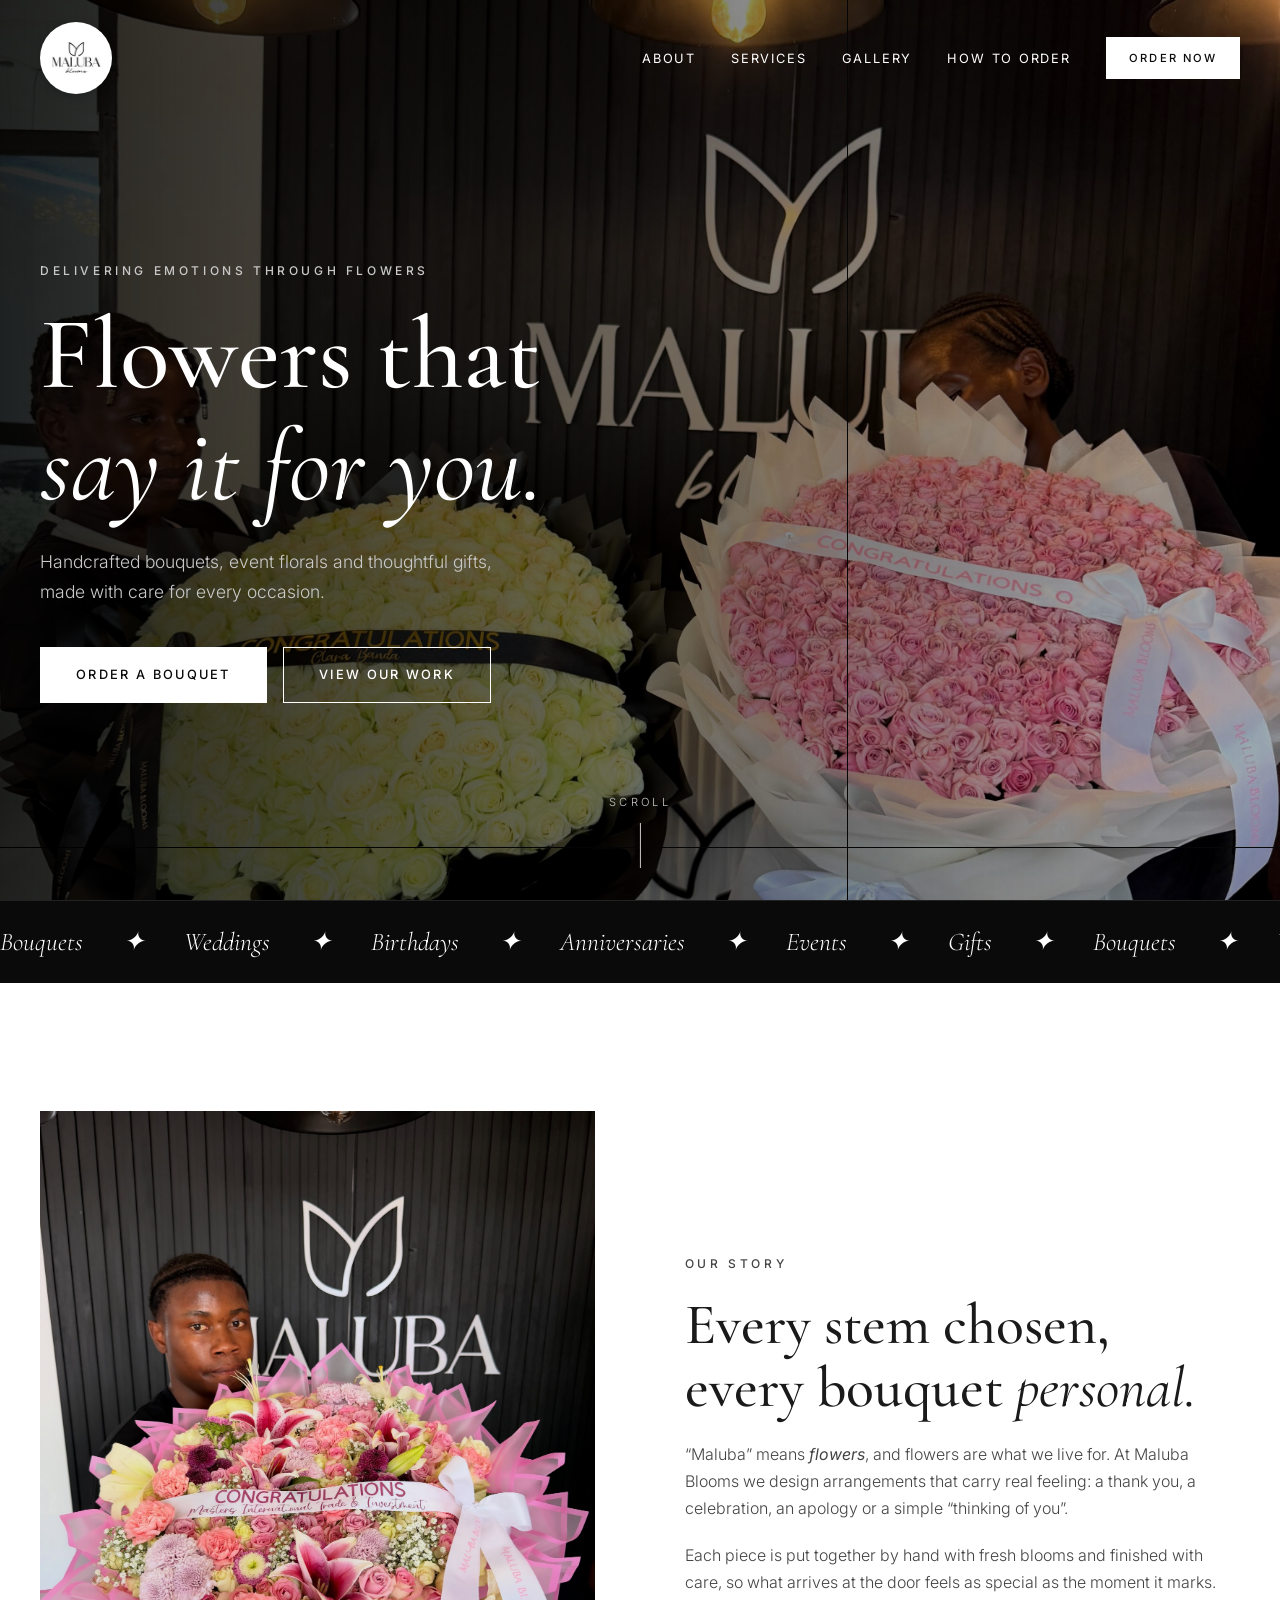
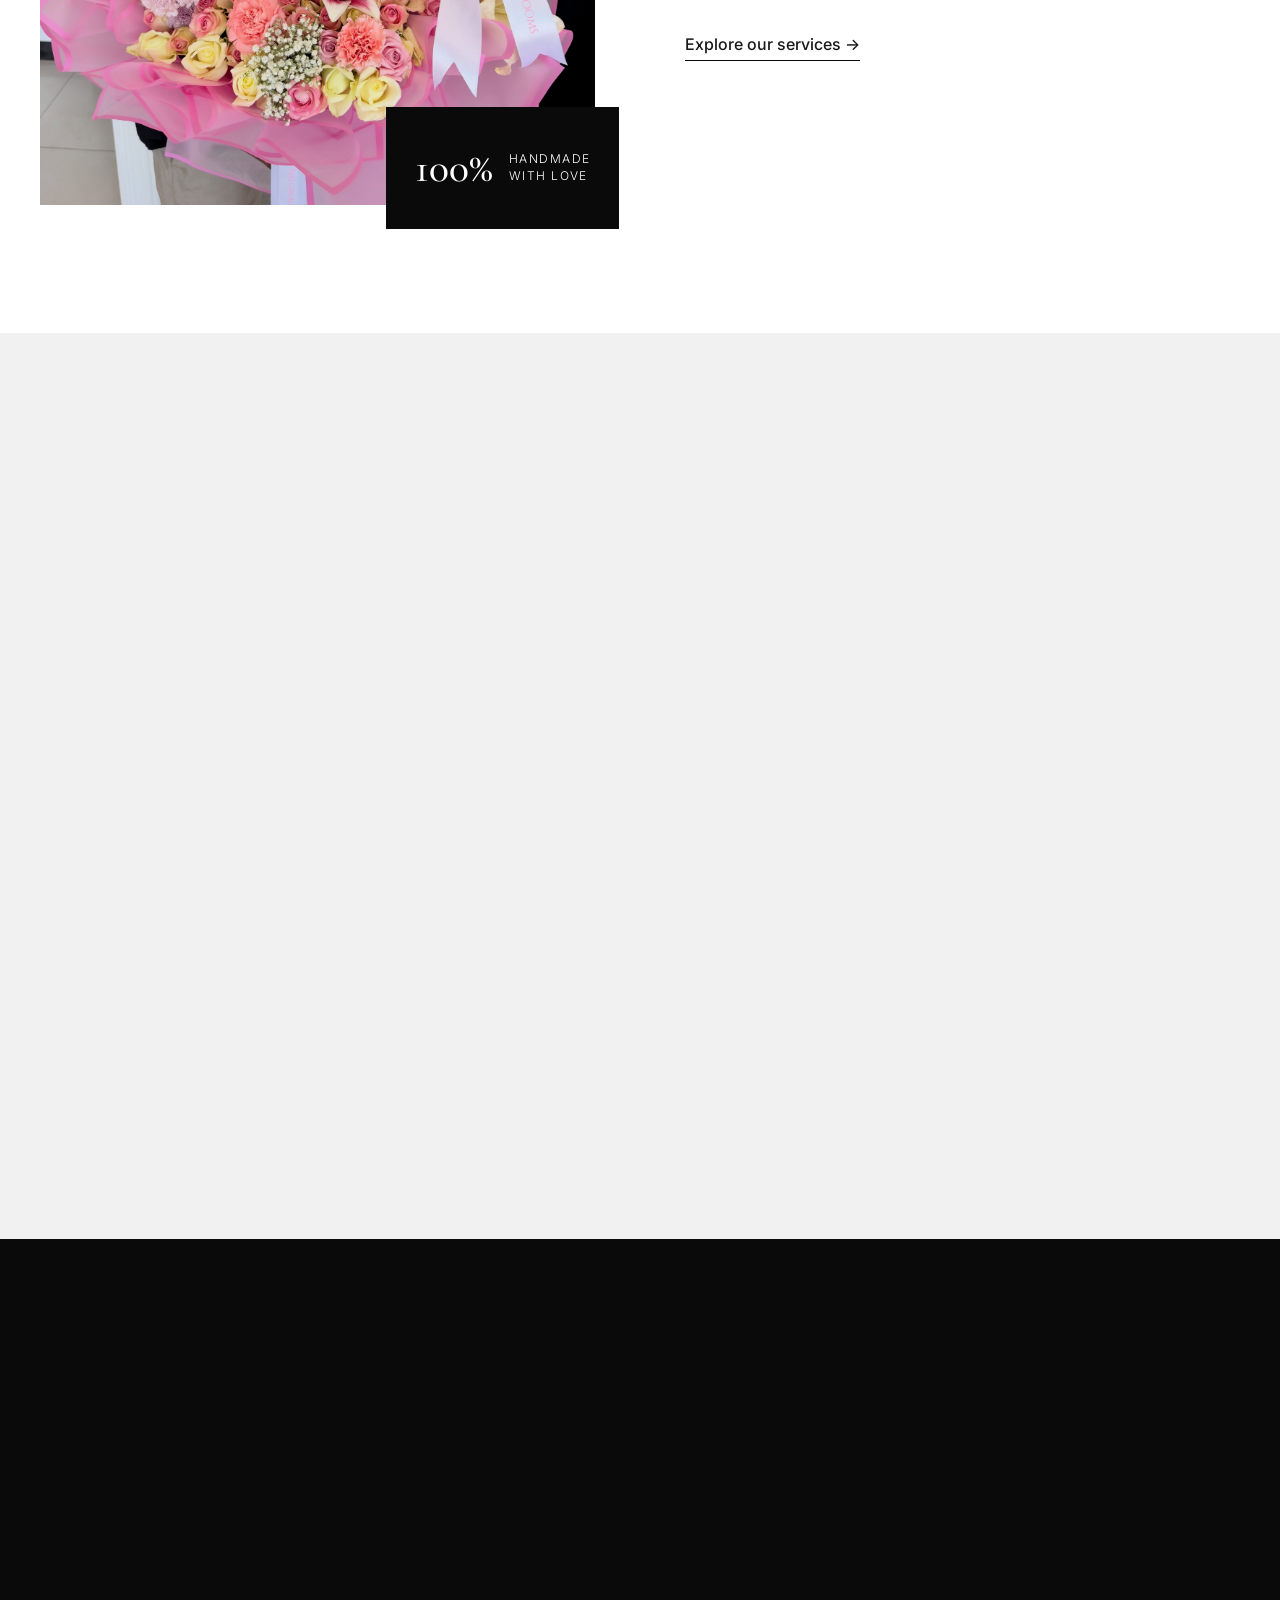
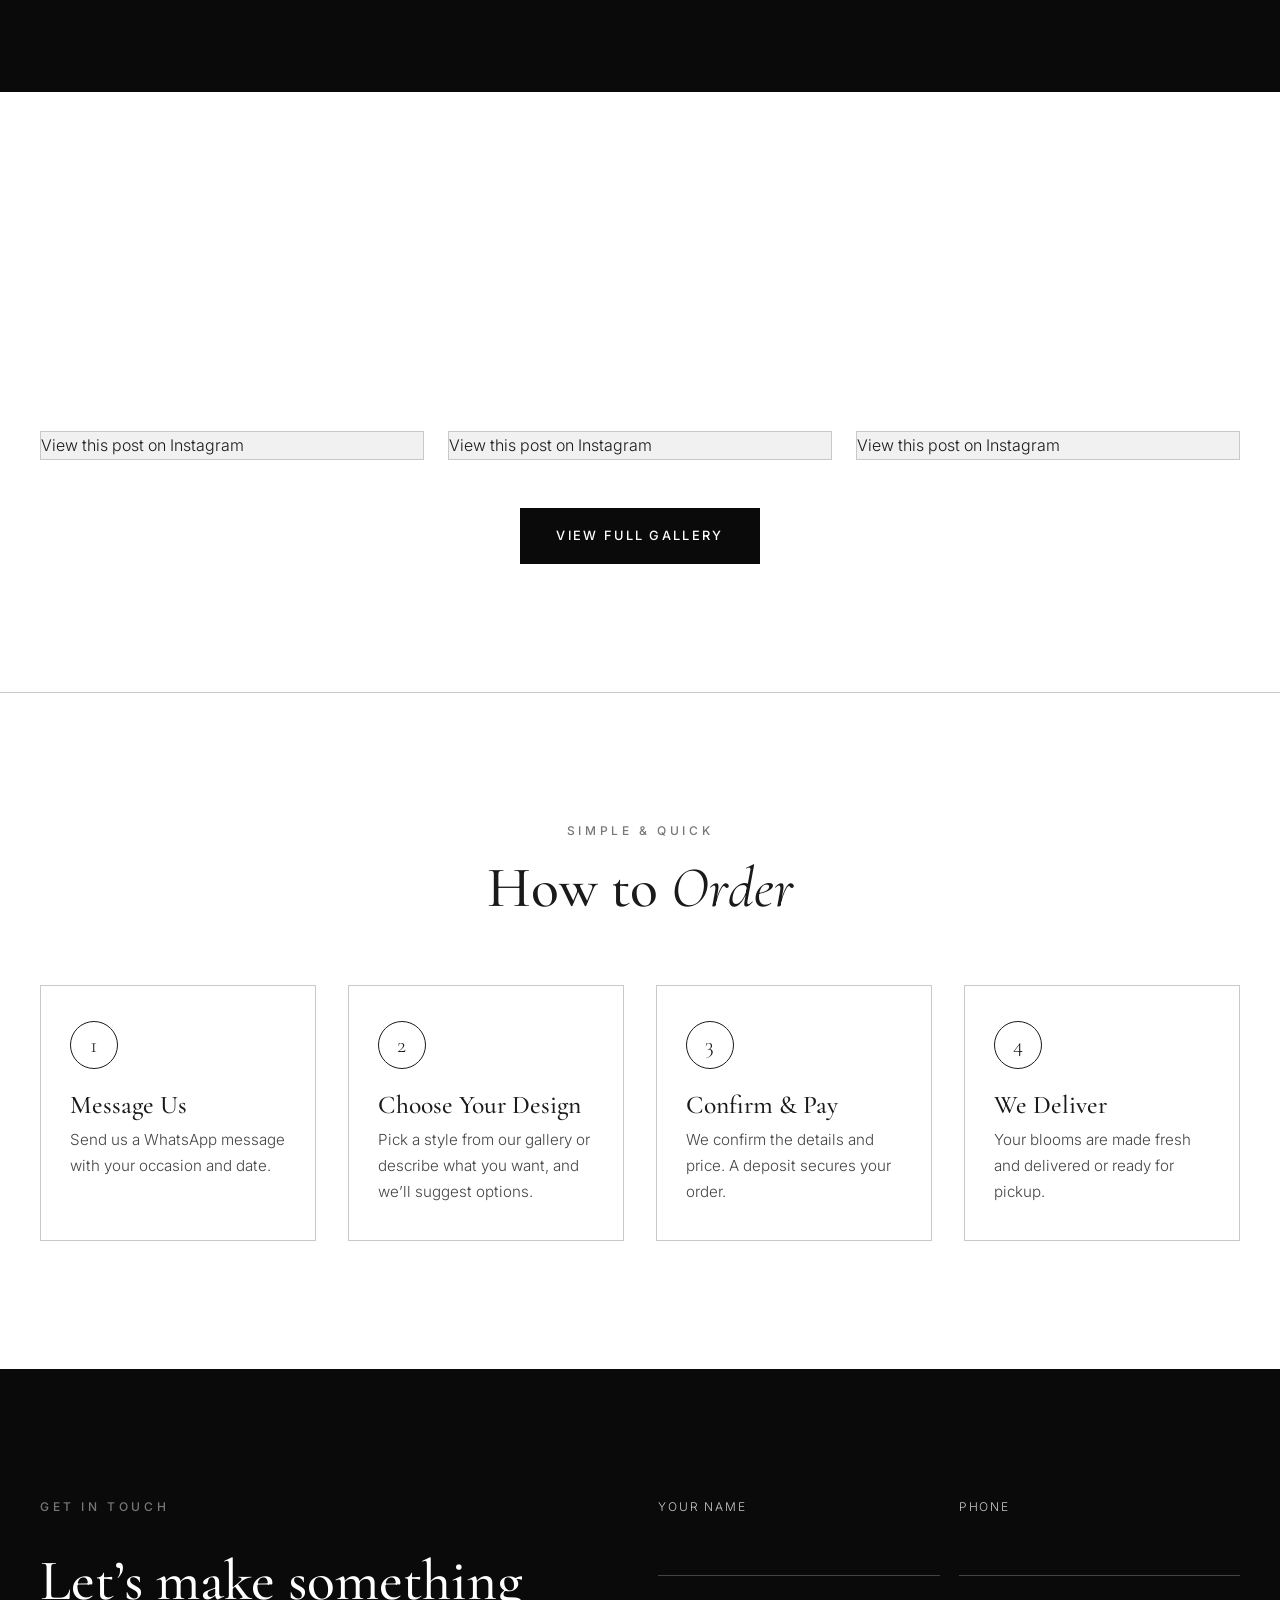
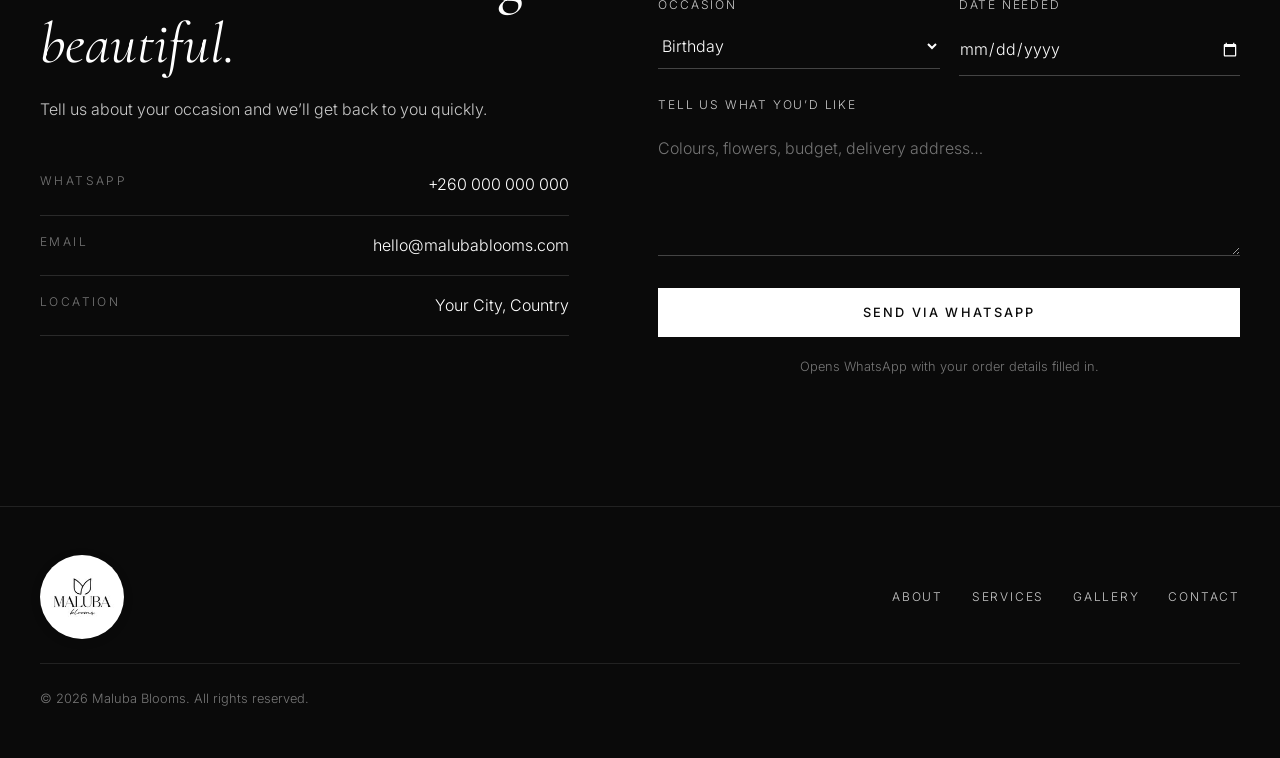
==== index.html @ 69305fb8 "Remove Instagram mentions from the site's text and buttons Drop the Follow buttons, Instagram contac" ====
<!DOCTYPE html>
<html lang="en">
<head>
  <meta charset="UTF-8">
  <meta name="viewport" content="width=device-width, initial-scale=1.0">
  <title>Maluba Blooms — Flowers & Floral Design</title>
  <meta name="description" content="Maluba Blooms — handcrafted bouquets, event florals and flower gifts.">
  <link rel="preconnect" href="https://fonts.googleapis.com">
  <link rel="preconnect" href="https://fonts.gstatic.com" crossorigin>
  <link href="https://fonts.googleapis.com/css2?family=Cormorant+Garamond:ital,wght@0,400;0,500;0,600;1,400&family=Inter:wght@300;400;500;600&display=swap" rel="stylesheet">
  <link rel="icon" type="image/jpeg" href="images/logo.jpg">
  <link rel="apple-touch-icon" href="images/logo.jpg">
  <link rel="stylesheet" href="css/style.css">
</head>
<body>

  <!-- ============ NAV ============ -->
  <header class="nav" id="nav">
    <div class="container nav__inner">
      <a href="#home" class="logo"><img src="images/logo.jpg" alt="Maluba Blooms" class="logo__img"></a>
      <nav class="nav__links" id="navLinks">
        <a href="#about">About</a>
        <a href="#services">Services</a>
        <a href="#gallery">Gallery</a>
        <a href="#order">How to Order</a>
        <a href="#contact" class="btn btn--small">Order Now</a>
      </nav>
      <button class="nav__toggle" id="navToggle" aria-label="Open menu">
        <span></span><span></span>
      </button>
    </div>
  </header>

  <!-- ============ HERO ============ -->
  <section class="hero" id="home">
    <div class="hero__bg"></div>
    <!-- Plays images/hero.mp4 if it exists; removed automatically if not -->
    <video class="hero__video" autoplay muted loop playsinline preload="auto">
      <source src="images/hero.mp4" type="video/mp4" onerror="this.parentElement.remove()">
    </video>
    <div class="hero__overlay"></div>
    <div class="container hero__content">
      <p class="eyebrow">Delivering emotions through flowers</p>
      <h1>Flowers that<br><em>say it for you.</em></h1>
      <p class="hero__text">Handcrafted bouquets, event florals and thoughtful gifts, made with care for every occasion.</p>
      <div class="hero__actions">
        <a href="#contact" class="btn btn--light">Order a Bouquet</a>
        <a href="#gallery" class="btn btn--outline-light">View Our Work</a>
      </div>
    </div>
    <a href="#about" class="hero__scroll" aria-label="Scroll down">Scroll</a>
  </section>

  <!-- ============ MARQUEE ============ -->
  <div class="marquee" aria-hidden="true">
    <div class="marquee__track">
      <span>Bouquets</span><span>✦</span><span>Weddings</span><span>✦</span><span>Birthdays</span><span>✦</span>
      <span>Anniversaries</span><span>✦</span><span>Events</span><span>✦</span><span>Gifts</span><span>✦</span>
      <span>Bouquets</span><span>✦</span><span>Weddings</span><span>✦</span><span>Birthdays</span><span>✦</span>
      <span>Anniversaries</span><span>✦</span><span>Events</span><span>✦</span><span>Gifts</span><span>✦</span>
    </div>
  </div>

  <!-- ============ ABOUT ============ -->
  <section class="section about" id="about">
    <div class="container about__grid">
      <div class="about__image reveal">
        <img src="images/about.jpg" alt="Maluba Blooms team member presenting a handcrafted bouquet at the studio">
        <div class="about__badge">
          <strong>100%</strong>
          <span>Handmade<br>with love</span>
        </div>
      </div>
      <div class="about__text reveal">
        <p class="eyebrow">Our Story</p>
        <h2>Every stem chosen,<br>every bouquet <em>personal.</em></h2>
        <p>“Maluba” means <em>flowers</em>, and flowers are what we live for. At Maluba Blooms we design arrangements that carry real feeling: a thank you, a celebration, an apology or a simple “thinking of you”.</p>
        <p>Each piece is put together by hand with fresh blooms and finished with care, so what arrives at the door feels as special as the moment it marks.</p>
        <a href="#services" class="link-arrow">Explore our services →</a>
      </div>
    </div>
  </section>

  <!-- ============ SERVICES ============ -->
  <section class="section services" id="services">
    <div class="container">
      <div class="section__head reveal">
        <p class="eyebrow">What We Do</p>
        <h2>Our <em>Services</em></h2>
      </div>
      <div class="services__grid">
        <article class="card reveal">
          <div class="card__img"><img src="images/service-1.jpg" alt="Large pink and white rose bouquets at Maluba Blooms"></div>
          <div class="card__body">
            <span class="card__num">01</span>
            <h3>Custom Bouquets</h3>
            <p>Hand-tied bouquets designed around your colours, budget and occasion.</p>
          </div>
        </article>
        <article class="card reveal">
          <div class="card__img"><img src="images/service-2.jpg" alt="Graduates celebrating with oversized bouquets from Maluba Blooms"></div>
          <div class="card__body">
            <span class="card__num">02</span>
            <h3>Weddings & Events</h3>
            <p>Bridal bouquets, table centrepieces, venue décor and full event florals.</p>
          </div>
        </article>
        <article class="card reveal">
          <div class="card__img"><img src="images/service-3.jpg" alt="Red rose arrangement and champagne gift from Maluba Blooms"></div>
          <div class="card__body">
            <span class="card__num">03</span>
            <h3>Gifts & Hampers</h3>
            <p>Flower boxes and gift sets for birthdays, anniversaries and Valentine’s.</p>
          </div>
        </article>
        <article class="card reveal">
          <div class="card__img"><img src="images/service-4.jpg" alt="Blue flower bouquet with a personalized balloon, ready as a gift"></div>
          <div class="card__body">
            <span class="card__num">04</span>
            <h3>Delivery</h3>
            <p>Fresh flowers delivered to homes, offices and venues, right on time.</p>
          </div>
        </article>
      </div>
    </div>
  </section>

  <!-- ============ QUOTE BAND ============ -->
  <section class="quote">
    <div class="container reveal">
      <p class="quote__text">“Where flowers bloom,<br>so does <em>hope.</em>”</p>
      <span class="quote__author">— Lady Bird Johnson</span>
    </div>
  </section>

  <!-- ============ GALLERY ============ -->
  <section class="section gallery" id="gallery">
    <div class="container">
      <div class="section__head reveal">
        <p class="eyebrow">Our Work</p>
        <h2>The <em>Gallery</em></h2>
        <p class="section__sub">A look at some of our latest pieces.</p>
      </div>
      <!-- Latest Instagram posts, inserted by js/gallery.js (8 desktop / 6 tablet / 4 phone) -->
      <div class="ig-grid" id="igGrid" data-ig="preview" hidden></div>
      <p class="ig-status" id="igSyncNotice" hidden>
        <span id="igSyncNoticeMessage"></span>
      </p>

      <!-- Fallback stock gallery: shown only if Instagram posts can't be loaded -->
      <div class="gallery__grid" id="stockGallery">
        <figure class="g-item g-item--tall reveal"><img src="https://images.unsplash.com/photo-1508610048659-a06b669e3321?w=800&q=80" alt="Floral arrangement"></figure>
        <figure class="g-item reveal"><img src="https://images.unsplash.com/photo-1525310072745-f49212b5ac6d?w=800&q=80" alt="Flowers"></figure>
        <figure class="g-item reveal"><img src="https://images.unsplash.com/photo-1455659817273-f96807779a8a?w=800&q=80" alt="Bouquet"></figure>
        <figure class="g-item g-item--wide reveal"><img src="https://images.unsplash.com/photo-1563241527-3004b7be0ffd?w=1200&q=80" alt="Roses"></figure>
        <figure class="g-item reveal"><img src="https://images.unsplash.com/photo-1494972308805-463bc619d34e?w=800&q=80" alt="Flowers"></figure>
        <figure class="g-item reveal"><img src="https://images.unsplash.com/photo-1468327768560-75b778cbb551?w=800&q=80" alt="Blooms"></figure>
      </div>
      <div class="center btn-row reveal">
        <a href="gallery.html" class="btn">View full gallery</a>
      </div>
    </div>
  </section>

  <!-- ============ HOW TO ORDER ============ -->
  <section class="section order" id="order">
    <div class="container">
      <div class="section__head reveal">
        <p class="eyebrow">Simple & Quick</p>
        <h2>How to <em>Order</em></h2>
      </div>
      <div class="steps">
        <div class="step reveal">
          <span class="step__num">1</span>
          <h3>Message Us</h3>
          <p>Send us a WhatsApp message with your occasion and date.</p>
        </div>
        <div class="step reveal">
          <span class="step__num">2</span>
          <h3>Choose Your Design</h3>
          <p>Pick a style from our gallery or describe what you want, and we’ll suggest options.</p>
        </div>
        <div class="step reveal">
          <span class="step__num">3</span>
          <h3>Confirm & Pay</h3>
          <p>We confirm the details and price. A deposit secures your order.</p>
        </div>
        <div class="step reveal">
          <span class="step__num">4</span>
          <h3>We Deliver</h3>
          <p>Your blooms are made fresh and delivered or ready for pickup.</p>
        </div>
      </div>
    </div>
  </section>

  <!-- ============ CONTACT ============ -->
  <section class="section contact" id="contact">
    <div class="container contact__grid">
      <div class="contact__info reveal">
        <p class="eyebrow">Get in Touch</p>
        <h2>Let’s make something <em>beautiful.</em></h2>
        <p>Tell us about your occasion and we’ll get back to you quickly.</p>
        <ul class="contact__list">
          <!-- TODO: replace with real details -->
          <li><span>WhatsApp</span><a href="https://wa.me/260000000000" target="_blank" rel="noopener">+260 000 000 000</a></li>
          <li><span>Email</span><a href="mailto:hello@malubablooms.com">hello@malubablooms.com</a></li>
          <li><span>Location</span>Your City, Country</li>
        </ul>
      </div>
      <form class="form reveal" id="orderForm">
        <div class="form__row">
          <label>Your name<input type="text" name="name" required></label>
          <label>Phone<input type="tel" name="phone" required></label>
        </div>
        <div class="form__row">
          <label>Occasion
            <select name="occasion">
              <option>Birthday</option>
              <option>Anniversary</option>
              <option>Wedding</option>
              <option>Valentine’s</option>
              <option>Sympathy</option>
              <option>Just because</option>
              <option>Other</option>
            </select>
          </label>
          <label>Date needed<input type="date" name="date"></label>
        </div>
        <label>Tell us what you’d like<textarea name="message" rows="4" placeholder="Colours, flowers, budget, delivery address…"></textarea></label>
        <button type="submit" class="btn btn--full">Send via WhatsApp</button>
        <p class="form__note">Opens WhatsApp with your order details filled in.</p>
      </form>
    </div>
  </section>

  <!-- ============ FOOTER ============ -->
  <footer class="footer">
    <div class="container footer__inner">
      <a href="#home" class="logo logo--light"><img src="images/logo.jpg" alt="Maluba Blooms" class="logo__img"></a>
      <nav class="footer__links">
        <a href="#about">About</a>
        <a href="#services">Services</a>
        <a href="#gallery">Gallery</a>
        <a href="#contact">Contact</a>
      </nav>
      <p class="footer__copy">© <span id="year"></span> Maluba Blooms. All rights reserved.</p>
    </div>
  </footer>

  <script src="js/main.js"></script>
  <script src="js/gallery.js"></script>
</body>
</html>
---- css/style.css ----
/* ===========================================================
   Maluba Blooms — black & white theme
   =========================================================== */
:root {
  --black: #0a0a0a;
  --ink: #1a1a1a;
  --grey-700: #444;
  --grey-500: #777;
  --grey-300: #c9c9c9;
  --grey-100: #f1f1f1;
  --white: #ffffff;
  --serif: "Cormorant Garamond", Georgia, serif;
  --sans: "Inter", system-ui, -apple-system, sans-serif;
  --ease: cubic-bezier(.22, .61, .36, 1);
}

*, *::before, *::after { box-sizing: border-box; margin: 0; padding: 0; }
html { scroll-behavior: smooth; }
body {
  font-family: var(--sans);
  font-weight: 300;
  color: var(--ink);
  background: var(--white);
  line-height: 1.7;
  -webkit-font-smoothing: antialiased;
  overflow-x: hidden;
}
img { display: block; width: 100%; height: 100%; object-fit: cover; }
a { color: inherit; text-decoration: none; }

.container { width: min(1200px, 100% - 40px); margin-inline: auto; }
.center { text-align: center; margin-top: 3rem; }

h1, h2, h3 { font-family: var(--serif); font-weight: 500; line-height: 1.1; }
h1 { font-size: clamp(3rem, 8vw, 6.5rem); }
h2 { font-size: clamp(2.2rem, 5vw, 3.6rem); margin-bottom: 1.25rem; }
h3 { font-size: 1.6rem; margin-bottom: .5rem; }
em { font-style: italic; font-weight: 400; }

.eyebrow {
  font-size: .75rem;
  letter-spacing: .3em;
  text-transform: uppercase;
  font-weight: 500;
  margin-bottom: 1rem;
  color: var(--grey-500);
}

/* ---------- Buttons ---------- */
.btn {
  display: inline-block;
  padding: 1rem 2.2rem;
  font-family: var(--sans);
  font-size: .8rem;
  font-weight: 500;
  letter-spacing: .18em;
  text-transform: uppercase;
  background: var(--black);
  color: var(--white);
  border: 1px solid var(--black);
  cursor: pointer;
  transition: background .35s var(--ease), color .35s var(--ease);
}
.btn:hover { background: var(--white); color: var(--black); }
.btn--small { padding: .65rem 1.4rem; font-size: .7rem; }
.btn--light { background: var(--white); color: var(--black); border-color: var(--white); }
.btn--light:hover { background: transparent; color: var(--white); }
.btn--outline-light { background: transparent; color: var(--white); border-color: var(--white); }
.btn--outline-light:hover { background: var(--white); color: var(--black); }
.btn--full { width: 100%; }

.link-arrow {
  display: inline-block;
  margin-top: 1rem;
  font-weight: 500;
  border-bottom: 1px solid var(--black);
  padding-bottom: 2px;
  transition: letter-spacing .3s var(--ease);
}
.link-arrow:hover { letter-spacing: .04em; }

/* ---------- Nav ---------- */
.nav {
  position: fixed; inset: 0 0 auto 0;
  z-index: 100;
  padding: 1.4rem 0;
  color: var(--white);
  transition: background .4s, padding .4s, color .4s, box-shadow .4s;
}
.nav.scrolled {
  background: var(--white);
  color: var(--black);
  padding: .9rem 0;
  box-shadow: 0 1px 0 var(--grey-300);
}
.nav__inner { display: flex; align-items: center; justify-content: space-between; }
.logo { display: inline-flex; align-items: center; gap: .7rem; font-family: var(--serif); font-size: 1.7rem; font-weight: 600; letter-spacing: .02em; }
.logo__img {
  width: 72px; height: 72px; border-radius: 50%; object-fit: contain; flex-shrink: 0;
  background: #fff; padding: 2px; box-shadow: 0 2px 10px rgba(0,0,0,.18);
  transition: width .4s, height .4s;
}
.nav.scrolled .logo__img { width: 56px; height: 56px; box-shadow: 0 0 0 1px rgba(0,0,0,.08); }
.footer .logo__img { width: 84px; height: 84px; }
.logo span { font-style: italic; font-weight: 400; }
.nav__links { display: flex; align-items: center; gap: 2.2rem; }
.nav__links a:not(.btn) {
  font-size: .8rem; letter-spacing: .14em; text-transform: uppercase; font-weight: 400;
  position: relative;
}
.nav__links a:not(.btn)::after {
  content: ""; position: absolute; left: 0; bottom: -4px;
  width: 0; height: 1px; background: currentColor; transition: width .3s var(--ease);
}
.nav__links a:not(.btn):hover::after { width: 100%; }
.nav .btn { background: var(--white); color: var(--black); border-color: var(--white); }
.nav .btn:hover { background: transparent; color: var(--white); }
.nav.scrolled .btn { background: var(--black); color: var(--white); border-color: var(--black); }
.nav.scrolled .btn:hover { background: var(--white); color: var(--black); }

.nav__toggle { display: none; background: none; border: 0; cursor: pointer; width: 32px; height: 22px; position: relative; color: inherit; }
.nav__toggle span { position: absolute; left: 0; width: 100%; height: 1.5px; background: currentColor; transition: transform .3s, top .3s; }
.nav__toggle span:first-child { top: 6px; }
.nav__toggle span:last-child { top: 15px; }
.nav__toggle.open span:first-child { top: 10px; transform: rotate(45deg); }
.nav__toggle.open span:last-child { top: 10px; transform: rotate(-45deg); }

/* ---------- Hero ---------- */
.hero {
  position: relative;
  min-height: 100vh;
  display: flex; align-items: center;
  color: var(--white);
  background: var(--black);
  overflow: hidden;
}
.hero__bg {
  position: absolute; inset: 0;
  /* images/hero.jpg is used if it exists; otherwise the stock photo underneath shows */
  background:
    url("../images/hero.jpg") center/cover,
    url("https://images.unsplash.com/photo-1457089328109-e5d9bd499191?w=1800&q=80") center/cover;
  transform: scale(1.08);
  animation: heroZoom 18s ease-out forwards;
}
.hero__video { position: absolute; inset: 0; width: 100%; height: 100%; object-fit: cover; }
.hero__overlay {
  position: absolute; inset: 0;
  background: linear-gradient(90deg, rgba(0,0,0,.85) 0%, rgba(0,0,0,.45) 60%, rgba(0,0,0,.25) 100%);
}
@keyframes heroZoom { to { transform: scale(1); } }
.hero__content { position: relative; padding-top: 4rem; }
.hero .eyebrow { color: var(--grey-300); }
.hero h1 { margin-bottom: 1.5rem; }
.hero__text { max-width: 480px; font-size: 1.1rem; color: var(--grey-300); margin-bottom: 2.5rem; }
.hero__actions { display: flex; flex-wrap: wrap; gap: 1rem; }
.hero__scroll {
  position: absolute; bottom: 2rem; left: 50%; transform: translateX(-50%);
  font-size: .7rem; letter-spacing: .3em; text-transform: uppercase; color: var(--grey-300);
  padding-bottom: 3.5rem;
}
.hero__scroll::after {
  content: ""; position: absolute; left: 50%; bottom: 0; width: 1px; height: 2.8rem;
  background: var(--grey-300); animation: scrollLine 2s infinite;
  transform-origin: top;
}
@keyframes scrollLine { 0% { transform: scaleY(0); } 50% { transform: scaleY(1); } 100% { transform: scaleY(0); transform-origin: bottom; } }

/* ---------- Marquee ---------- */
.marquee { background: var(--black); color: var(--white); border-top: 1px solid #222; overflow: hidden; padding: 1.2rem 0; }
.marquee__track { display: flex; gap: 2.5rem; width: max-content; animation: marquee 30s linear infinite; }
.marquee span { font-family: var(--serif); font-size: 1.6rem; font-style: italic; white-space: nowrap; }
@keyframes marquee { to { transform: translateX(-50%); } }

/* ---------- Sections ---------- */
.section { padding: clamp(5rem, 10vw, 8rem) 0; }
.section__head { text-align: center; margin-bottom: 4rem; }
.section__sub { color: var(--grey-500); }

/* ---------- About ---------- */
.about__grid { display: grid; grid-template-columns: 1fr 1fr; gap: clamp(3rem, 7vw, 6rem); align-items: center; }
.about__image { position: relative; aspect-ratio: 4/5; }

.about__badge {
  position: absolute; right: -1.5rem; bottom: -1.5rem;
  background: var(--black); color: var(--white);
  padding: 1.6rem 1.8rem; display: flex; align-items: center; gap: 1rem;
}
.about__badge strong { font-family: var(--serif); font-size: 2.6rem; font-weight: 500; }
.about__badge span { font-size: .75rem; letter-spacing: .12em; text-transform: uppercase; line-height: 1.4; }
.about__text p { color: var(--grey-700); margin-bottom: 1.2rem; }

/* ---------- Services ---------- */
.services { background: var(--grey-100); }
.services__grid { display: grid; grid-template-columns: repeat(4, 1fr); gap: 1.5rem; }
.card { background: var(--white); transition: transform .4s var(--ease), box-shadow .4s var(--ease); }
.card:hover { transform: translateY(-6px); box-shadow: 0 20px 40px rgba(0,0,0,.08); }
.card__img { aspect-ratio: 1/1; overflow: hidden; }
.card__img img { transition: transform .8s var(--ease); }
.card:hover .card__img img { transform: scale(1.06); }
.card__body { padding: 1.8rem 1.6rem 2rem; }
.card__num { display: block; font-size: .75rem; letter-spacing: .2em; color: var(--grey-500); margin-bottom: .6rem; }
.card__body p { color: var(--grey-700); font-size: .95rem; }

/* ---------- Quote ---------- */
.quote { background: var(--black); color: var(--white); text-align: center; padding: clamp(5rem, 10vw, 8rem) 0; }
.quote__text { font-family: var(--serif); font-size: clamp(2rem, 5vw, 3.8rem); line-height: 1.2; margin-bottom: 1.5rem; }
.quote__author { font-size: .75rem; letter-spacing: .3em; text-transform: uppercase; color: var(--grey-500); }

/* ---------- Gallery ---------- */
.gallery__grid {
  display: grid;
  grid-template-columns: repeat(3, 1fr);
  grid-auto-rows: 280px;
  gap: 1rem;
}
.g-item { overflow: hidden; position: relative; }
.g-item--tall { grid-row: span 2; }
.g-item--wide { grid-column: span 2; }
.g-item img { transition: transform .8s var(--ease); }
.g-item:hover img { transform: scale(1.05); }

/* ---------- Order steps ---------- */
.order { border-top: 1px solid var(--grey-300); }
.steps { display: grid; grid-template-columns: repeat(4, 1fr); gap: 2rem; counter-reset: step; }
.step { padding: 2.2rem 1.8rem; border: 1px solid var(--grey-300); transition: background .35s, color .35s; }
.step:hover { background: var(--black); color: var(--white); }
.step:hover p { color: var(--grey-300); }
.step__num {
  display: inline-flex; align-items: center; justify-content: center;
  width: 3rem; height: 3rem; border: 1px solid currentColor; border-radius: 50%;
  font-family: var(--serif); font-size: 1.4rem; margin-bottom: 1.4rem;
}
.step p { color: var(--grey-700); font-size: .95rem; transition: color .35s; }

/* ---------- Contact ---------- */
.contact { background: var(--black); color: var(--white); }
.contact .eyebrow { color: var(--grey-500); }
.contact__grid { display: grid; grid-template-columns: 1fr 1.1fr; gap: clamp(3rem, 7vw, 6rem); }
.contact__info > p { color: var(--grey-300); margin-bottom: 2rem; }
.contact__list { list-style: none; }
.contact__list li { display: flex; justify-content: space-between; gap: 1rem; padding: 1rem 0; border-bottom: 1px solid #2a2a2a; }
.contact__list span { font-size: .75rem; letter-spacing: .2em; text-transform: uppercase; color: var(--grey-500); }
.contact__list a:hover { text-decoration: underline; }

.form { display: flex; flex-direction: column; gap: 1.2rem; }
.form__row { display: grid; grid-template-columns: 1fr 1fr; gap: 1.2rem; }
.form label { display: flex; flex-direction: column; gap: .5rem; font-size: .75rem; letter-spacing: .15em; text-transform: uppercase; color: var(--grey-300); }
.form input, .form select, .form textarea {
  font: inherit; font-size: 1rem; letter-spacing: normal; text-transform: none;
  background: transparent; color: var(--white);
  border: 0; border-bottom: 1px solid #444;
  padding: .7rem 0; outline: none; transition: border-color .3s;
  color-scheme: dark;
}
.form select option { background: var(--black); }
.form input:focus, .form select:focus, .form textarea:focus { border-color: var(--white); }
.form textarea { resize: vertical; }
.form .btn { background: var(--white); color: var(--black); border-color: var(--white); margin-top: .8rem; }
.form .btn:hover { background: transparent; color: var(--white); }
.form__note { font-size: .8rem; color: var(--grey-500); text-align: center; }

/* ---------- Footer ---------- */
.footer { background: var(--black); color: var(--white); border-top: 1px solid #222; padding: 3rem 0; }
.footer__inner { display: flex; flex-wrap: wrap; align-items: center; justify-content: space-between; gap: 1.5rem; }
.footer__links { display: flex; flex-wrap: wrap; gap: 1.8rem; }
.footer__links a { font-size: .75rem; letter-spacing: .15em; text-transform: uppercase; color: var(--grey-300); }
.footer__links a:hover { color: var(--white); }
.footer__copy { width: 100%; font-size: .8rem; color: var(--grey-500); padding-top: 1.5rem; border-top: 1px solid #222; }

/* ---------- Reveal animation ---------- */
.reveal { opacity: 0; transform: translateY(30px); transition: opacity .9s var(--ease), transform .9s var(--ease); }
.reveal.visible { opacity: 1; transform: none; }
@media (prefers-reduced-motion: reduce) {
  .reveal { opacity: 1; transform: none; transition: none; }
  .hero__bg, .marquee__track, .hero__scroll::after { animation: none; }
}

/* ---------- Responsive ---------- */
@media (max-width: 1024px) {
  .services__grid, .steps { grid-template-columns: repeat(2, 1fr); }
}
@media (max-width: 800px) {
  .nav__toggle { display: block; z-index: 2; }
  .nav__links {
    position: fixed; inset: 0;
    flex-direction: column; justify-content: center; gap: 2rem;
    background: var(--black); color: var(--white);
    opacity: 0; pointer-events: none; transition: opacity .35s;
  }
  .nav__links.open { opacity: 1; pointer-events: auto; }
  .nav__links a:not(.btn) { font-size: 1.1rem; }
  .nav.menu-open { color: var(--white); background: transparent; box-shadow: none; }
  .nav.menu-open .btn { background: var(--white); color: var(--black); border-color: var(--white); }

  .about__grid, .contact__grid { grid-template-columns: 1fr; }
  .about__badge { right: 1rem; bottom: -1.5rem; }
  .gallery__grid { grid-template-columns: repeat(2, 1fr); grid-auto-rows: 220px; }
  .g-item--wide { grid-column: span 2; }
}
@media (max-width: 560px) {
  .services__grid, .steps, .form__row { grid-template-columns: 1fr; }
  .gallery__grid { grid-template-columns: 1fr; grid-auto-rows: 260px; }
  .g-item--tall { grid-row: span 1; }
  .g-item--wide { grid-column: span 1; }
  .contact__list li { flex-direction: column; gap: .2rem; }
}

/* ---------- Instagram embeds ---------- */
.ig-grid {
  display: grid;
  grid-template-columns: repeat(auto-fill, minmax(min(100%, 320px), 1fr));
  gap: 1.5rem;
  align-items: start;
}
.ig-item { display: flex; justify-content: center; }
.ig-item .instagram-media,
.ig-item iframe {
  width: 100% !important;
  min-width: 0 !important;
  max-width: 540px !important;
  margin: 0 !important;
  border: 1px solid var(--grey-300) !important;
  border-radius: 0 !important;
  box-shadow: none !important;
}
.gallery__grid[hidden], .ig-grid[hidden] { display: none; }

/* ---------- Gallery: buttons row ---------- */
.btn-row { display: flex; flex-wrap: wrap; justify-content: center; gap: 1rem; }
.btn--outline { background: transparent; color: var(--black); }
.btn--outline:hover { background: var(--black); color: var(--white); }

/* ---------- Instagram tiles (synced posts) ---------- */
.ig-tiles { display: grid; grid-template-columns: repeat(4, 1fr); gap: .75rem; }
.ig-tiles[hidden] { display: none; }
.ig-tile {
  position: relative; aspect-ratio: 1 / 1; overflow: hidden; padding: 0; border: 0;
  background: var(--grey-100); cursor: pointer;
}
.ig-tile img { transition: transform .8s var(--ease), opacity .35s; }
.ig-tile::after {
  content: ""; position: absolute; inset: 0; background: rgba(10,10,10,.25);
  opacity: 0; transition: opacity .35s;
}
.ig-tile:hover img { transform: scale(1.05); }
.ig-tile:hover::after, .ig-tile:focus-visible::after { opacity: 1; }
.ig-tile:focus-visible { outline: 2px solid var(--black); outline-offset: 3px; }
/* Homepage preview: 8 on desktop, 6 on tablet, 4 on phone */
.ig-preview.ig-tiles .ig-tile:nth-child(n+9) { display: none; }
.ig-preview.ig-grid { grid-template-columns: repeat(3, 1fr); }
@media (max-width: 1024px) {
  .ig-tiles { grid-template-columns: repeat(3, 1fr); }
  .ig-preview.ig-tiles .ig-tile:nth-child(n+7) { display: none; }
  .ig-preview.ig-grid { grid-template-columns: repeat(2, 1fr); }
  .ig-preview.ig-grid .ig-item:nth-child(n+3) { display: none; }
}
@media (max-width: 600px) {
  .ig-tiles { grid-template-columns: repeat(2, 1fr); gap: .5rem; }
  .ig-preview.ig-tiles .ig-tile:nth-child(n+5) { display: none; }
  .ig-preview.ig-grid { grid-template-columns: 1fr; }
  .ig-preview.ig-grid .ig-item:nth-child(n+2) { display: none; }
}

/* ---------- Gallery page ---------- */
.page-head {
  background: var(--black); color: var(--white); text-align: center;
  padding: clamp(9rem, 16vw, 12rem) 0 clamp(3.5rem, 7vw, 5rem);
}
.page-head h1 { font-size: clamp(2.8rem, 7vw, 5rem); margin-bottom: 1rem; }
.page-head__sub { color: var(--grey-300); max-width: 520px; margin-inline: auto; }
.gallery-page { padding-top: clamp(2.5rem, 5vw, 4rem); }
.ig-filters { display: flex; justify-content: center; flex-wrap: wrap; gap: .5rem; margin-bottom: 2.5rem; }
.ig-filters[hidden] { display: none; }
.ig-filters button {
  font: 500 .75rem/1 var(--sans); letter-spacing: .16em; text-transform: uppercase;
  padding: .8rem 1.4rem; background: transparent; color: var(--ink);
  border: 1px solid var(--grey-300); cursor: pointer; transition: background .3s, color .3s, border-color .3s;
}
.ig-filters button:hover { border-color: var(--black); }
.ig-filters button[aria-pressed="true"] { background: var(--black); color: var(--white); border-color: var(--black); }
.ig-filters .count { color: var(--grey-500); margin-left: .3rem; letter-spacing: 0; }
.ig-filters button[aria-pressed="true"] .count { color: var(--grey-300); }
.ig-status { text-align: center; color: var(--grey-500); padding: 3rem 0; }
.ig-status[hidden] { display: none; }
.nav__links a[aria-current="page"]:not(.btn) { border-bottom: 1px solid currentColor; }

/* ---------- Lightbox ---------- */
.lightbox {
  position: fixed; inset: 0; z-index: 200; background: rgba(8,8,8,.95); color: var(--white);
  display: grid; grid-template-columns: 64px 1fr 64px; grid-template-rows: 1fr auto;
  align-items: center; padding: 4rem 1rem 1.5rem;
}
.lightbox[hidden] { display: none; }
.lightbox__stage { grid-column: 2; grid-row: 1; display: flex; align-items: center; justify-content: center; height: 100%; min-height: 0; }
.lightbox__stage img, .lightbox__stage video {
  width: auto; height: auto; max-width: 100%; max-height: calc(100vh - 12rem); object-fit: contain; background: #000;
}
.lightbox__nav, .lightbox__close {
  background: none; border: 0; color: var(--white); cursor: pointer; font-family: var(--serif); line-height: 1;
  opacity: .75; transition: opacity .2s;
}
.lightbox__nav:hover, .lightbox__close:hover { opacity: 1; }
.lightbox__nav { font-size: 3.5rem; height: 100%; grid-row: 1; }
.lightbox__nav--prev { grid-column: 1; }
.lightbox__nav--next { grid-column: 3; }
.lightbox__close { position: absolute; top: 1rem; right: 1.25rem; font-size: 2.6rem; }
.lightbox__meta { grid-column: 1 / -1; grid-row: 2; max-width: 720px; width: 100%; margin: 1.25rem auto 0; }
.lightbox__caption {
  font-size: .9rem; color: var(--grey-300); white-space: pre-line;
  max-height: 4.8em; overflow-y: auto; margin-bottom: .6rem;
}
.lightbox__caption:empty { display: none; }
.lightbox__row { display: flex; justify-content: space-between; gap: 1rem; font-size: .75rem; letter-spacing: .14em; text-transform: uppercase; }
.lightbox__count { color: var(--grey-500); }
@media (max-width: 600px) {
  .lightbox { grid-template-columns: 1fr; padding: 3.5rem 16px 1rem; }
  .lightbox__stage { grid-column: 1; }
  .lightbox__nav { display: none; }
}

/* ===========================================================
   Polish & responsive refinements
   =========================================================== */
.btn { text-align: center; }
a:focus-visible, button:focus-visible, select:focus-visible, input:focus-visible, textarea:focus-visible {
  outline: 2px solid currentColor; outline-offset: 3px;
}
.hero { min-height: 100svh; }

/* Instagram embeds: fixed columns that can't push past the screen edge */
.ig-grid { grid-template-columns: repeat(3, minmax(0, 1fr)); }
.ig-item { min-width: 0; position: relative; overflow: hidden; }
.ig-item .instagram-media { background: var(--grey-100) !important; }
#igSyncNotice { padding: 1.5rem 0 0; font-size: .85rem; }
#igSyncNotice a { border-bottom: 1px solid currentColor; }

@media (max-width: 1024px) {
  .ig-grid { grid-template-columns: repeat(2, minmax(0, 1fr)); }
}

@media (max-width: 800px) {
  /* Hero: stronger, even shade so text stays readable over busy photos */
  .hero__overlay { background: linear-gradient(180deg, rgba(0,0,0,.55) 0%, rgba(0,0,0,.7) 50%, rgba(0,0,0,.85) 100%); }
  .hero__scroll { display: none; }
  .hero__content { padding-top: 7rem; padding-bottom: 4rem; }
  /* Nav logo a little smaller */
  .logo__img { width: 58px; height: 58px; }
  .nav.scrolled .logo__img { width: 46px; height: 46px; }
  /* About photo: less towering on tablets */
  .about__image { aspect-ratio: 5 / 4; }
  .about__badge { padding: 1.2rem 1.4rem; }
  .about__badge strong { font-size: 2.1rem; }
}

@media (max-width: 600px) {
  .ig-grid { grid-template-columns: minmax(0, 1fr); }
  .section__head { margin-bottom: 2.75rem; }
  .eyebrow { letter-spacing: .2em; }
  .marquee span { font-size: 1.3rem; }

  /* Hero buttons: equal, full width */
  .hero__actions { flex-direction: column; }
  .hero__text { font-size: 1rem; }

  /* About photo back to portrait on phones */
  .about__image { aspect-ratio: 4 / 5; }
  .about__badge { right: .75rem; bottom: -1.25rem; }

  /* Services: swipeable row instead of a long stack */
  .services__grid {
    grid-template-columns: none; grid-auto-flow: column; grid-auto-columns: 78%;
    gap: 1rem; overflow-x: auto; overscroll-behavior-x: contain;
    scroll-snap-type: x mandatory; scrollbar-width: none;
    margin-inline: -20px; padding: 0 20px 1rem; scroll-padding-inline: 20px;
  }
  .services__grid::-webkit-scrollbar { display: none; }
  .services__grid .card { scroll-snap-align: start; }
  .card:hover { transform: none; box-shadow: none; }
  .card__body { padding: 1.4rem 1.3rem 1.6rem; }

  /* How to order: compact rows, number beside the text */
  .steps { gap: .75rem; }
  .step { display: grid; grid-template-columns: auto 1fr; column-gap: 1.1rem; padding: 1.4rem 1.3rem; }
  .step__num { grid-row: span 2; width: 2.5rem; height: 2.5rem; font-size: 1.2rem; margin: 0; }
  .step h3 { font-size: 1.35rem; margin-bottom: .25rem; }

  /* Button rows: stacked, equal width */
  .btn-row { flex-direction: column; align-items: stretch; max-width: 340px; margin-inline: auto; }

  /* Gallery filters on one line */
  .ig-filters { flex-wrap: nowrap; gap: .4rem; }
  .ig-filters button { flex: 1; padding: .8rem .4rem; letter-spacing: .08em; font-size: .7rem; }

  /* Footer centred */
  .footer__inner { flex-direction: column; text-align: center; }
  .footer__links { justify-content: center; gap: .9rem 1.5rem; }
  .footer .logo__img { width: 72px; height: 72px; }
}
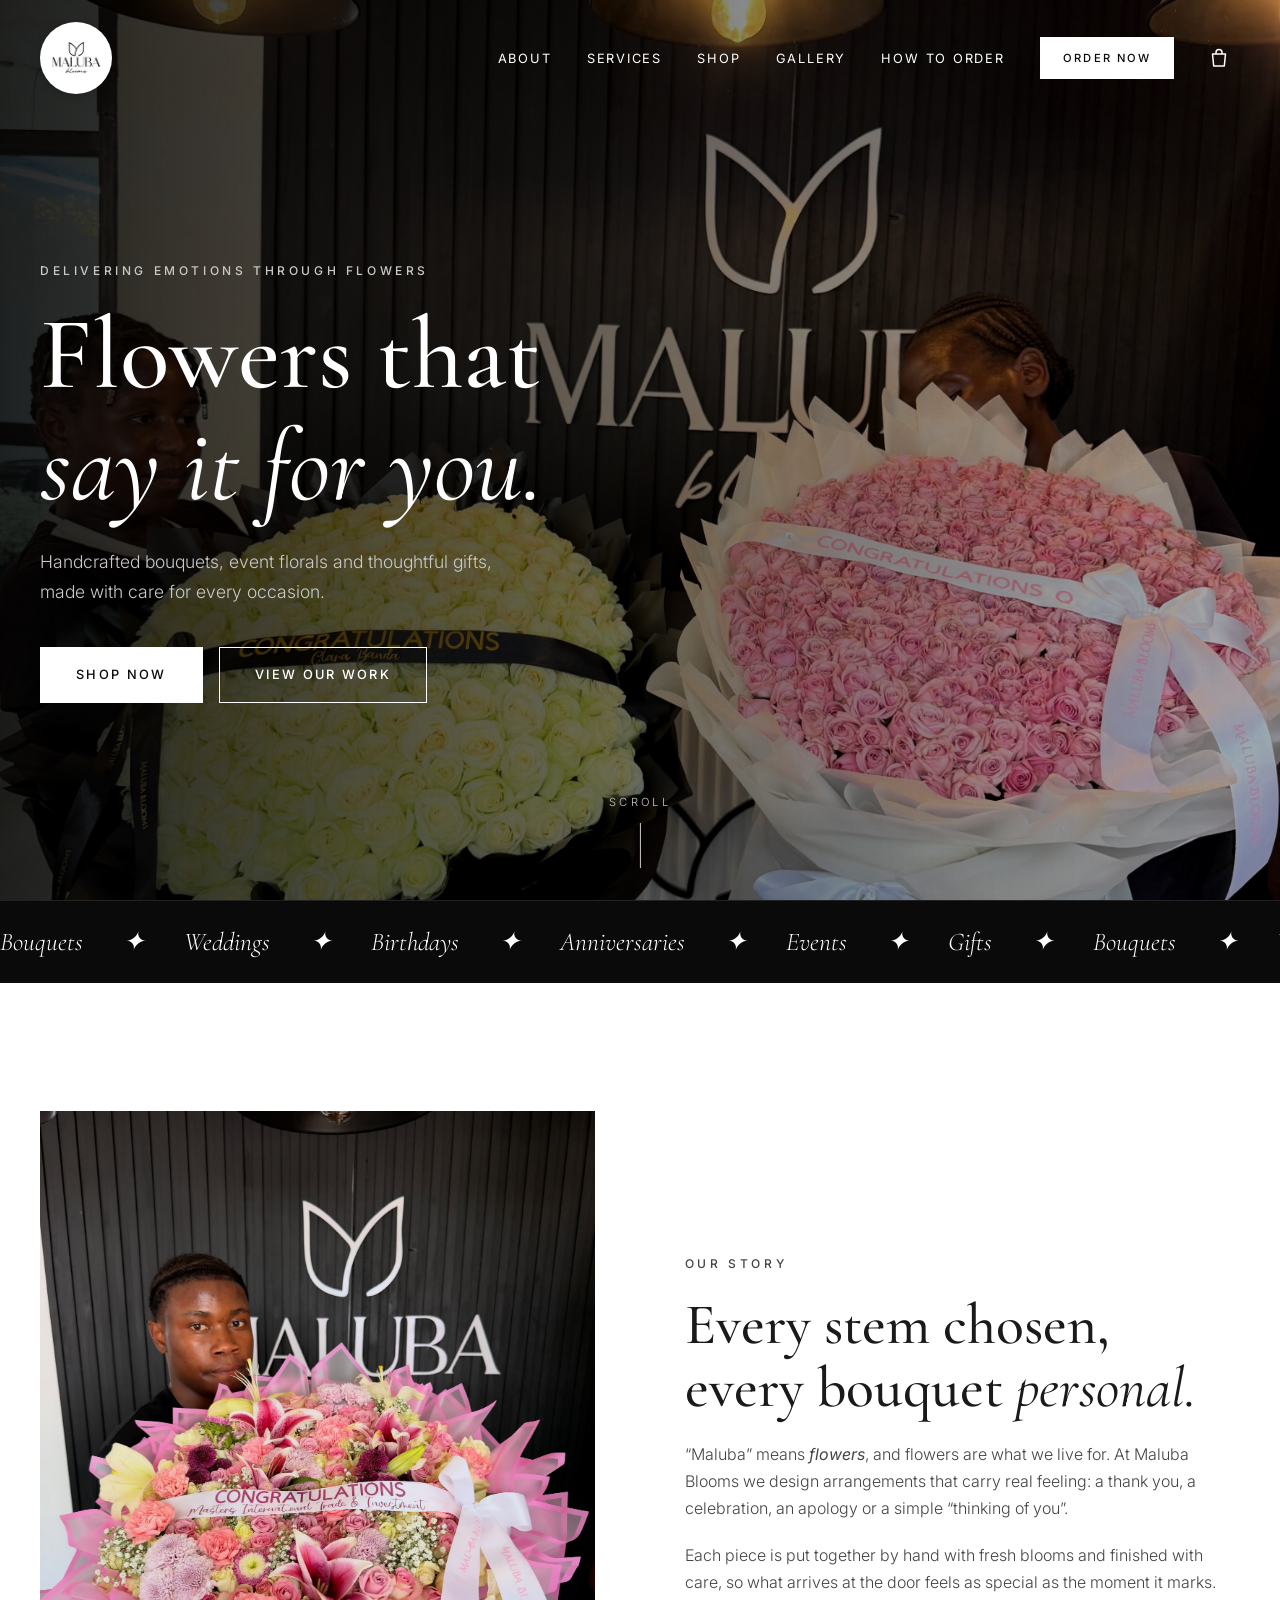
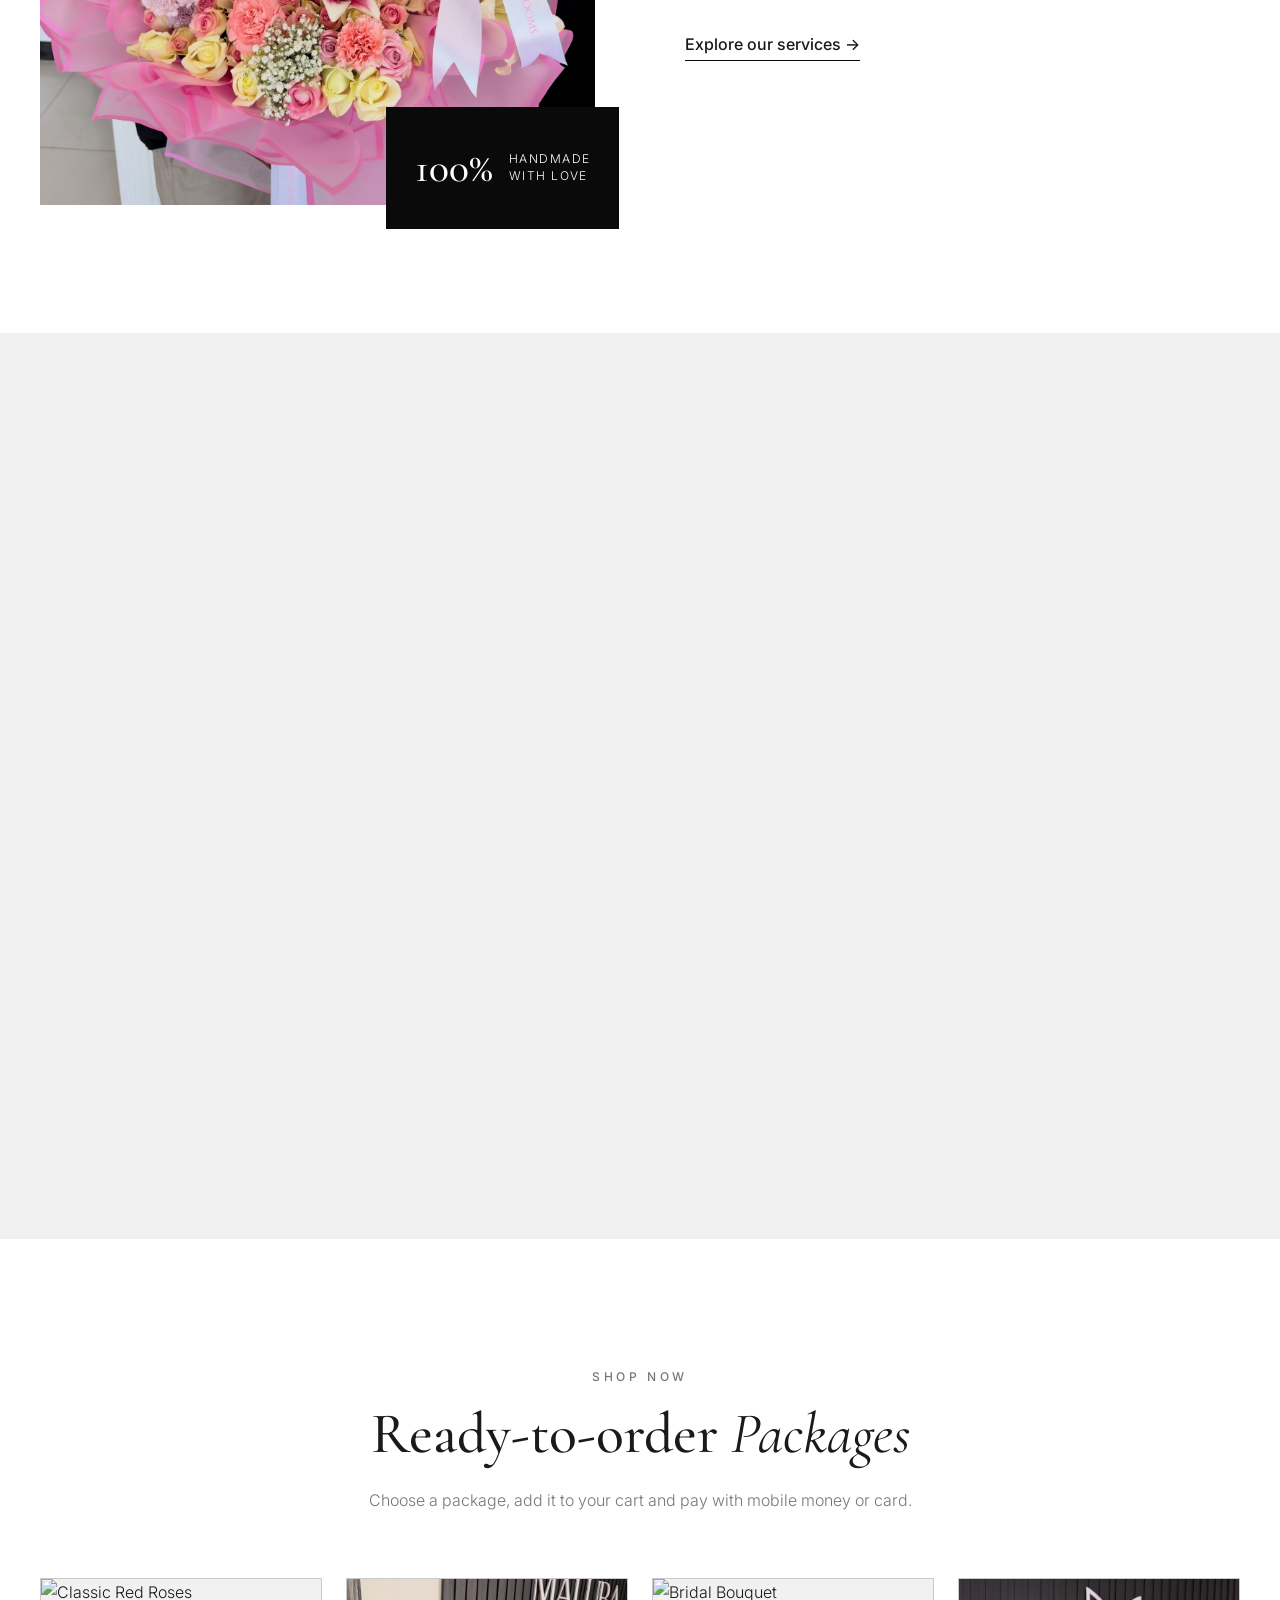
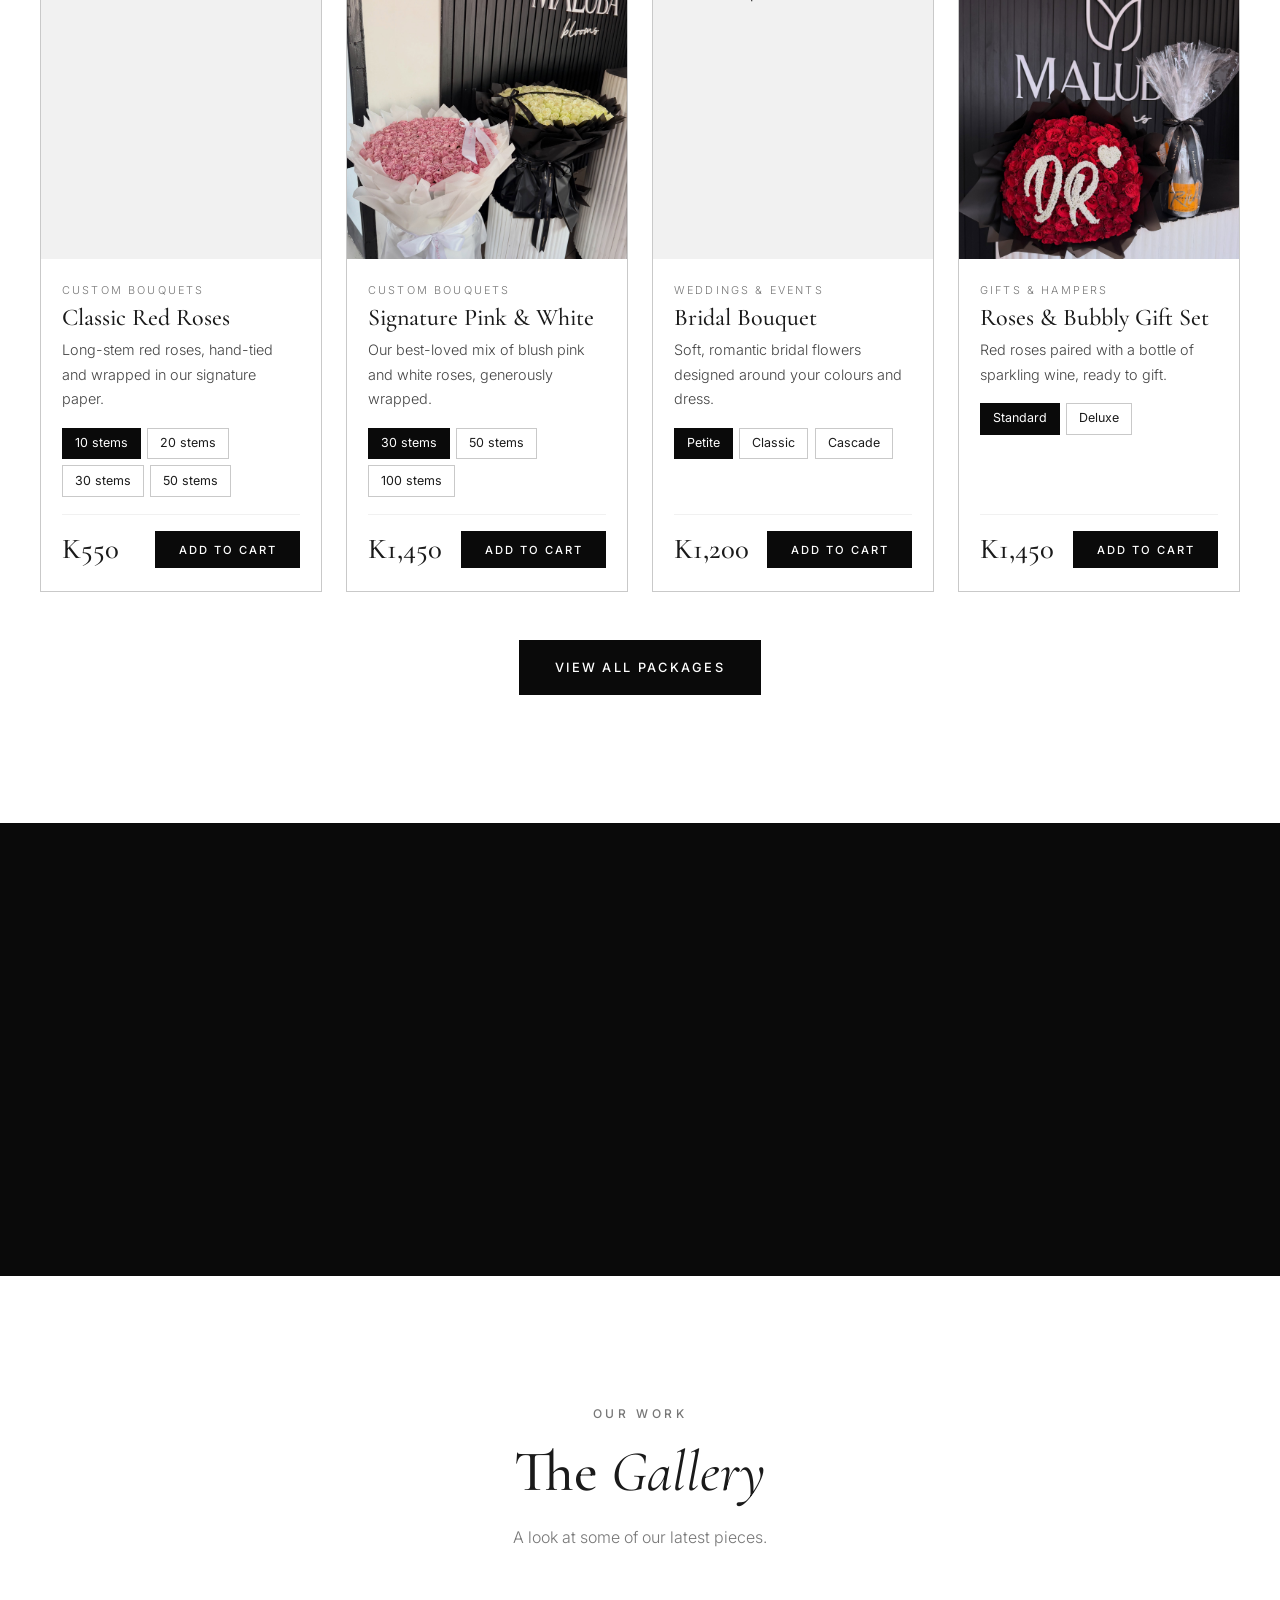
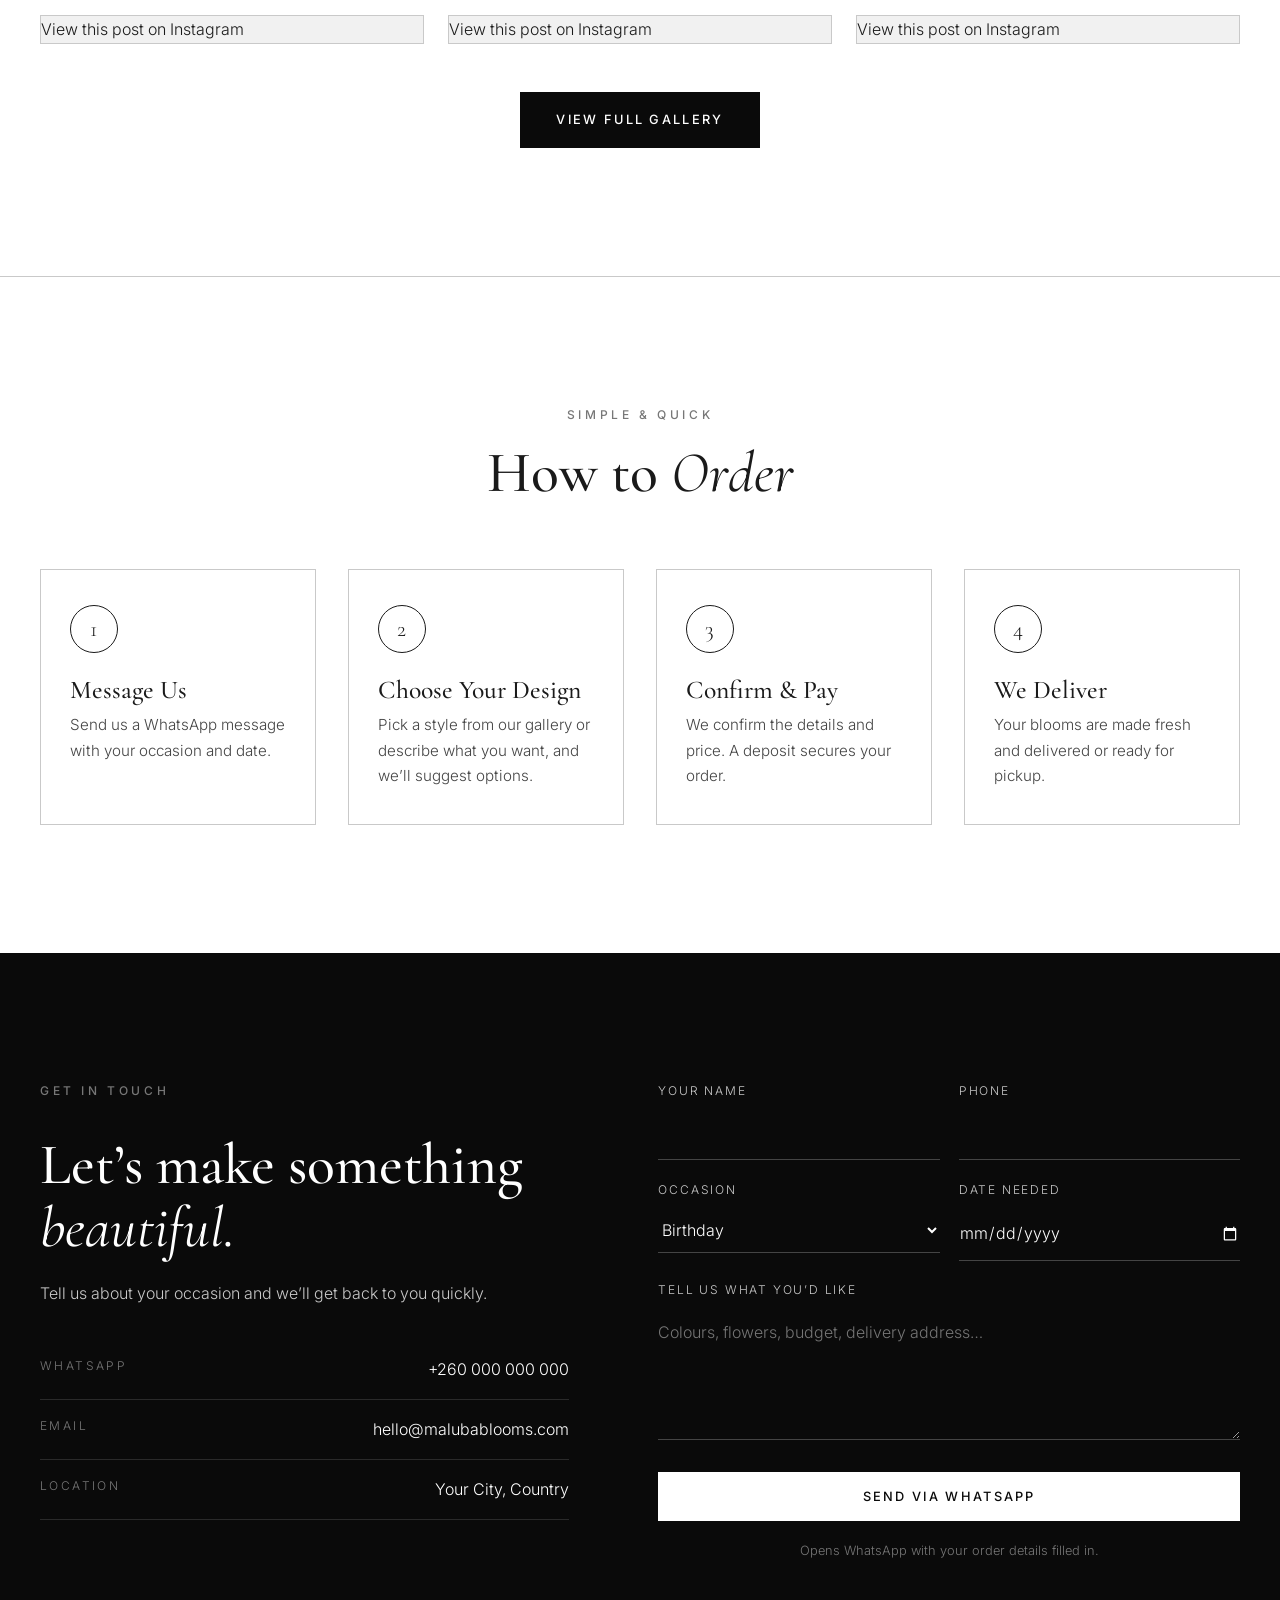
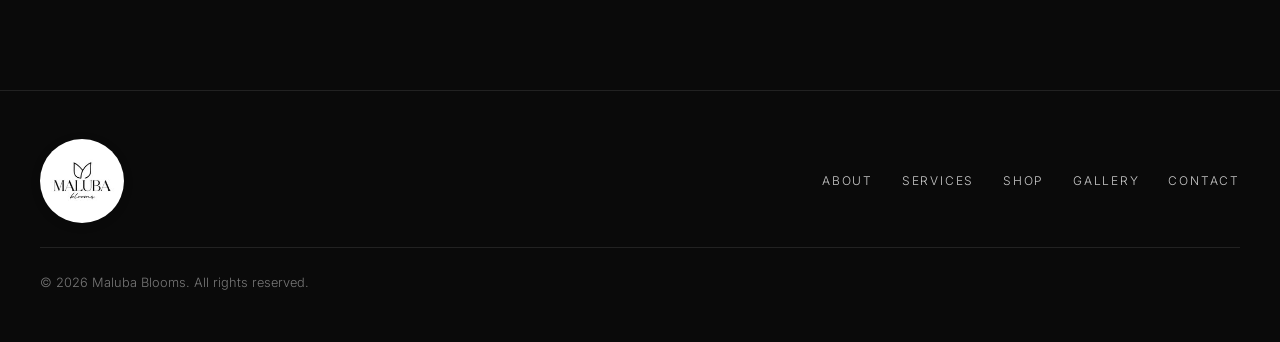
==== commit 5ee4397e: "Add online shop with cart and checkout (test-mode payments) New shop page with sample packages per s" ====
--- a/index.html
+++ b/index.html
@@ -21,10 +21,15 @@
       <nav class="nav__links" id="navLinks">
         <a href="#about">About</a>
         <a href="#services">Services</a>
+        <a href="shop.html">Shop</a>
         <a href="#gallery">Gallery</a>
         <a href="#order">How to Order</a>
         <a href="#contact" class="btn btn--small">Order Now</a>
       </nav>
+      <button type="button" class="nav__cart" data-cart-open aria-label="Open cart">
+        <svg viewBox="0 0 24 24" aria-hidden="true"><path d="M5.5 8h13l-1.2 12H6.7z"/><path d="M9 8V6.5a3 3 0 0 1 6 0V8"/></svg>
+        <span class="nav__cart-count" data-cart-count hidden>0</span>
+      </button>
       <button class="nav__toggle" id="navToggle" aria-label="Open menu">
         <span></span><span></span>
       </button>
@@ -44,7 +49,7 @@
       <h1>Flowers that<br><em>say it for you.</em></h1>
       <p class="hero__text">Handcrafted bouquets, event florals and thoughtful gifts, made with care for every occasion.</p>
       <div class="hero__actions">
-        <a href="#contact" class="btn btn--light">Order a Bouquet</a>
+        <a href="shop.html" class="btn btn--light">Shop Now</a>
         <a href="#gallery" class="btn btn--outline-light">View Our Work</a>
       </div>
     </div>
@@ -121,6 +126,22 @@
             <p>Fresh flowers delivered to homes, offices and venues, right on time.</p>
           </div>
         </article>
+      </div>
+    </div>
+  </section>
+
+  <!-- ============ SHOP NOW ============ -->
+  <section class="section shop-preview" id="shop">
+    <div class="container">
+      <div class="section__head reveal">
+        <p class="eyebrow">Shop Now</p>
+        <h2>Ready-to-order <em>Packages</em></h2>
+        <p class="section__sub">Choose a package, add it to your cart and pay with mobile money or card.</p>
+      </div>
+      <!-- Featured products from js/shop-data.js (featured: true) -->
+      <div class="products products--featured" id="shopGrid" data-shop="featured"></div>
+      <div class="center btn-row">
+        <a href="shop.html" class="btn">View all packages</a>
       </div>
     </div>
   </section>
@@ -241,6 +262,7 @@
       <nav class="footer__links">
         <a href="#about">About</a>
         <a href="#services">Services</a>
+        <a href="shop.html">Shop</a>
         <a href="#gallery">Gallery</a>
         <a href="#contact">Contact</a>
       </nav>
@@ -250,5 +272,8 @@
 
   <script src="js/main.js"></script>
   <script src="js/gallery.js"></script>
+  <script src="js/shop-data.js"></script>
+  <script src="js/cart.js"></script>
+  <script src="js/shop.js"></script>
 </body>
 </html>
--- a/css/style.css
+++ b/css/style.css
@@ -497,3 +497,239 @@
   .footer__links { justify-content: center; gap: .9rem 1.5rem; }
   .footer .logo__img { width: 72px; height: 72px; }
 }
+
+/* ===========================================================
+   Shop, cart & checkout
+   =========================================================== */
+.sr-only { position: absolute; width: 1px; height: 1px; padding: 0; margin: -1px; overflow: hidden; clip: rect(0 0 0 0); white-space: nowrap; border: 0; }
+
+/* ---------- Nav cart button ---------- */
+.nav__inner { gap: 1.5rem; }
+.nav__links { margin-left: auto; }
+.nav__cart {
+  position: relative; display: inline-flex; align-items: center; justify-content: center;
+  width: 42px; height: 42px; background: none; border: 0; color: inherit; cursor: pointer; flex-shrink: 0;
+}
+.nav__cart svg { width: 24px; height: 24px; fill: none; stroke: currentColor; stroke-width: 1.5; stroke-linejoin: round; }
+.nav__cart-count {
+  position: absolute; top: 2px; right: 0; min-width: 18px; height: 18px; padding: 0 5px;
+  border-radius: 9px; background: var(--white); color: var(--black);
+  font: 600 .65rem/18px var(--sans); text-align: center;
+}
+.nav.scrolled .nav__cart-count { background: var(--black); color: var(--white); }
+.nav__cart-count[hidden] { display: none; }
+
+/* ---------- Product grid ---------- */
+.products { display: grid; grid-template-columns: repeat(auto-fill, minmax(min(100%, 260px), 1fr)); gap: 1.5rem; }
+.products--featured { grid-template-columns: repeat(4, minmax(0, 1fr)); }
+.product { display: flex; flex-direction: column; background: var(--white); border: 1px solid var(--grey-300); transition: box-shadow .4s var(--ease); }
+.product:hover { box-shadow: 0 18px 40px rgba(0,0,0,.08); }
+.product__img { aspect-ratio: 1 / 1; overflow: hidden; background: var(--grey-100); }
+.product__img img { transition: transform .8s var(--ease); }
+.product:hover .product__img img { transform: scale(1.05); }
+.product__body { display: flex; flex-direction: column; flex: 1; padding: 1.4rem 1.3rem 1.4rem; }
+.product__cat { font-size: .68rem; letter-spacing: .2em; text-transform: uppercase; color: var(--grey-500); margin-bottom: .35rem; }
+.product__name { font-size: 1.5rem; margin-bottom: .4rem; }
+.product__desc { font-size: .9rem; color: var(--grey-700); margin-bottom: 1rem; }
+.product__options { border: 0; display: flex; flex-wrap: wrap; gap: .4rem; margin-bottom: 1.1rem; }
+.product__options[hidden] { display: none; }
+.opt { position: relative; cursor: pointer; }
+.opt input { position: absolute; opacity: 0; inset: 0; cursor: pointer; }
+.opt span {
+  display: inline-block; padding: .45rem .75rem; border: 1px solid var(--grey-300);
+  font-size: .78rem; font-weight: 400; line-height: 1.2; transition: border-color .2s, background .2s, color .2s;
+}
+.opt:hover span { border-color: var(--black); }
+.opt input:checked + span { background: var(--black); color: var(--white); border-color: var(--black); }
+.opt input:focus-visible + span { outline: 2px solid var(--black); outline-offset: 2px; }
+.product__buy { margin-top: auto; display: flex; align-items: center; justify-content: space-between; gap: 1rem; padding-top: 1rem; border-top: 1px solid var(--grey-100); }
+.product__price { font-family: var(--serif); font-size: 1.8rem; font-weight: 500; line-height: 1; }
+.product__add.is-added { background: var(--white); color: var(--black); }
+.shop-page { padding-top: clamp(2.5rem, 5vw, 4rem); }
+.shop-filters { margin-bottom: 2.5rem; }
+.shop-help { text-align: center; margin-top: 3.5rem; color: var(--grey-700); }
+.shop-preview { background: var(--white); }
+
+/* ---------- Cart drawer ---------- */
+.cart-backdrop { position: fixed; inset: 0; z-index: 300; background: rgba(0,0,0,.45); opacity: 0; transition: opacity .3s; }
+.cart-backdrop.is-open { opacity: 1; }
+.cart-backdrop[hidden], .cart-drawer[hidden] { display: none; }
+.cart-drawer {
+  position: fixed; top: 0; right: 0; bottom: 0; z-index: 301; width: min(420px, 100%);
+  display: flex; flex-direction: column; background: var(--white); color: var(--ink);
+  transform: translateX(100%); transition: transform .3s var(--ease);
+}
+.cart-drawer.is-open { transform: none; }
+.cart-drawer__head { display: flex; align-items: center; justify-content: space-between; padding: 1.4rem 1.5rem; border-bottom: 1px solid var(--grey-300); }
+.cart-drawer__head h2 { font-size: 1.9rem; margin: 0; }
+.cart-drawer__close { background: none; border: 0; font-size: 2.2rem; line-height: 1; cursor: pointer; color: inherit; }
+.cart-drawer__body { flex: 1; overflow-y: auto; padding: .5rem 1.5rem; }
+.cart-drawer__foot { padding: 1.25rem 1.5rem 1.5rem; border-top: 1px solid var(--grey-300); }
+.cart-drawer__foot[hidden] { display: none; }
+.cart-drawer__total { display: flex; justify-content: space-between; align-items: baseline; }
+.cart-drawer__total span { font-size: .75rem; letter-spacing: .2em; text-transform: uppercase; }
+.cart-drawer__total strong { font-family: var(--serif); font-size: 1.8rem; font-weight: 500; }
+.cart-drawer__note { font-size: .82rem; color: var(--grey-500); margin-bottom: 1rem; }
+.cart-drawer__continue { display: block; width: 100%; margin-top: .8rem; background: none; border: 0; cursor: pointer; font: 500 .75rem var(--sans); letter-spacing: .16em; text-transform: uppercase; color: var(--grey-700); padding: .5rem; }
+.cart-empty { text-align: center; padding: 4rem 0; color: var(--grey-700); }
+.cart-lines { list-style: none; }
+.cart-line { display: grid; grid-template-columns: 72px 1fr auto; gap: 1rem; padding: 1.1rem 0; border-bottom: 1px solid var(--grey-100); }
+.cart-line img { width: 72px; height: 72px; }
+.cart-line__name { font-weight: 500; line-height: 1.3; }
+.cart-line__option { font-size: .82rem; color: var(--grey-500); margin-bottom: .5rem; }
+.cart-line__end { display: flex; flex-direction: column; align-items: flex-end; justify-content: space-between; }
+.cart-line__end strong { font-weight: 500; }
+.cart-line__remove { background: none; border: 0; cursor: pointer; font: inherit; font-size: .78rem; color: var(--grey-500); text-decoration: underline; }
+.qty { display: inline-flex; align-items: center; border: 1px solid var(--grey-300); }
+.qty button { width: 30px; height: 30px; background: none; border: 0; cursor: pointer; font-size: 1rem; color: inherit; }
+.qty button:hover { background: var(--grey-100); }
+.qty span { min-width: 28px; text-align: center; font-size: .9rem; }
+
+/* ---------- Added toast ---------- */
+.cart-toast {
+  position: fixed; left: 50%; bottom: 1.5rem; z-index: 250; display: flex; align-items: center; gap: 1.25rem;
+  width: max-content; max-width: calc(100% - 32px); padding: .9rem 1rem .9rem 1.25rem;
+  background: var(--black); color: var(--white); font-size: .88rem; box-shadow: 0 12px 30px rgba(0,0,0,.25);
+  transform: translate(-50%, 150%); transition: transform .35s var(--ease);
+}
+.cart-toast.is-shown { transform: translate(-50%, 0); }
+.cart-toast button { flex-shrink: 0; background: var(--white); color: var(--black); border: 0; cursor: pointer; padding: .55rem .9rem; font: 500 .7rem var(--sans); letter-spacing: .14em; text-transform: uppercase; }
+
+/* ---------- Checkout ---------- */
+.page-head--slim { padding: clamp(8rem, 13vw, 9.5rem) 0 clamp(2rem, 4vw, 3rem); }
+.page-head--slim h1 { margin: 0; font-size: clamp(2.4rem, 6vw, 3.8rem); }
+.checkout { padding-top: clamp(2rem, 5vw, 3.5rem); background: var(--grey-100); }
+.checkout-empty { text-align: center; padding: 3rem 0; }
+.checkout-empty p { margin-bottom: 1.5rem; color: var(--grey-700); }
+.checkout__grid { display: grid; grid-template-columns: minmax(0, 1.5fr) minmax(0, 1fr); gap: 2rem; align-items: start; }
+.checkout__grid[hidden], .checkout-empty[hidden], .confirmation[hidden] { display: none; }
+.co-form { background: var(--white); padding: clamp(1.4rem, 4vw, 2.5rem); }
+.co-progress { list-style: none; display: grid; grid-template-columns: repeat(4, 1fr); gap: .5rem; margin-bottom: 2rem; counter-reset: co; }
+.co-progress li { counter-increment: co; padding-top: .7rem; border-top: 2px solid var(--grey-300); font-size: .7rem; letter-spacing: .12em; text-transform: uppercase; color: var(--grey-500); }
+.co-progress li::before { content: counter(co) ". "; }
+.co-progress li.is-done { border-color: var(--grey-700); color: var(--grey-700); }
+.co-progress li.is-current { border-color: var(--black); color: var(--black); font-weight: 600; }
+.co-step { border: 0; display: flex; flex-direction: column; gap: 1.2rem; }
+.co-step[hidden] { display: none; }
+.co-step legend { font-family: var(--serif); font-size: 1.9rem; font-weight: 500; margin-bottom: 1.2rem; display: flex; align-items: center; gap: .75rem; }
+.co-step legend span { display: inline-flex; align-items: center; justify-content: center; width: 2.2rem; height: 2.2rem; border: 1px solid currentColor; border-radius: 50%; font: 400 .95rem var(--sans); }
+.field { display: flex; flex-direction: column; gap: .45rem; font-size: .72rem; font-weight: 500; letter-spacing: .14em; text-transform: uppercase; color: var(--grey-700); }
+.field small { text-transform: none; letter-spacing: normal; font-weight: 300; color: var(--grey-500); font-size: .78rem; }
+.field input, .field select, .field textarea {
+  font: 300 1rem var(--sans); letter-spacing: normal; text-transform: none; color: var(--ink);
+  background: var(--white); border: 1px solid var(--grey-300); padding: .8rem .9rem; border-radius: 0; outline: none;
+  transition: border-color .2s; width: 100%;
+}
+.field input:focus, .field select:focus, .field textarea:focus { border-color: var(--black); outline: none; }
+.field input:user-invalid, .field select:user-invalid, .field textarea:user-invalid { border-color: #b3261e; }
+.field textarea { resize: vertical; }
+.field-row { display: grid; grid-template-columns: 1fr 1fr; gap: 1.2rem; }
+.field-row--tight { grid-template-columns: 1fr 1fr; max-width: 360px; }
+.field-help { font-size: .85rem; color: var(--grey-500); margin-top: -.6rem; }
+.co-address { display: flex; flex-direction: column; gap: 1.2rem; }
+.co-address[hidden], #momoFields[hidden], #cardFields[hidden] { display: none; }
+#momoFields, #cardFields { display: flex; flex-direction: column; gap: 1.2rem; }
+.choice-list { display: flex; flex-direction: column; gap: .6rem; }
+.choice-list--pay { display: grid; grid-template-columns: 1fr 1fr; }
+.choice { position: relative; display: flex; align-items: center; gap: .9rem; padding: 1rem 1.1rem; border: 1px solid var(--grey-300); cursor: pointer; transition: border-color .2s, box-shadow .2s; }
+.choice:hover { border-color: var(--grey-700); }
+.choice:has(input:checked) { border-color: var(--black); box-shadow: inset 0 0 0 1px var(--black); }
+.choice input { accent-color: var(--black); width: 18px; height: 18px; flex-shrink: 0; margin: 0; }
+.choice__main { display: flex; flex-direction: column; line-height: 1.35; }
+.choice__main strong { font-weight: 500; }
+.choice__main small { color: var(--grey-500); font-size: .82rem; }
+.choice__price { margin-left: auto; font-weight: 500; }
+.check { display: flex; gap: .75rem; align-items: flex-start; font-size: .9rem; color: var(--grey-700); cursor: pointer; }
+.check input { accent-color: var(--black); width: 18px; height: 18px; margin-top: .2rem; flex-shrink: 0; }
+.test-banner { background: #fff8e1; border: 1px solid #e6c65c; color: #5c4a00; padding: .9rem 1rem; font-size: .86rem; }
+.test-banner[hidden] { display: none; }
+.test-banner code { font-size: .82rem; background: rgba(0,0,0,.06); padding: .05rem .3rem; white-space: nowrap; }
+.co-error { margin-top: 1.2rem; padding: .9rem 1rem; border: 1px solid #b3261e; color: #8c1d18; background: #fdecea; font-size: .9rem; }
+.co-error[hidden] { display: none; }
+.co-nav { display: flex; justify-content: space-between; gap: 1rem; margin-top: 2rem; padding-top: 1.5rem; border-top: 1px solid var(--grey-100); }
+.co-nav #nextBtn { margin-left: auto; min-width: 200px; }
+.co-nav .btn[hidden] { display: none; }
+
+.review { display: flex; flex-direction: column; }
+.review__row { display: grid; grid-template-columns: 120px 1fr auto; gap: 1rem; padding: 1rem 0; border-bottom: 1px solid var(--grey-100); }
+.review__row:first-child { padding-top: 0; }
+.review dt { font-size: .7rem; letter-spacing: .16em; text-transform: uppercase; color: var(--grey-500); padding-top: .2rem; }
+.review dd span { display: block; }
+.review__edit { background: none; border: 0; cursor: pointer; font: inherit; font-size: .82rem; text-decoration: underline; color: var(--grey-700); align-self: start; }
+
+.co-summary { background: var(--white); padding: 1.6rem 1.5rem; position: sticky; top: 100px; }
+.co-summary__head { display: flex; justify-content: space-between; align-items: baseline; margin-bottom: 1rem; }
+.co-summary__head h2 { font-size: 1.7rem; margin: 0; }
+.co-summary__edit { background: none; border: 0; cursor: pointer; font: inherit; font-size: .82rem; text-decoration: underline; color: var(--grey-700); }
+.co-summary__lines { list-style: none; max-height: 340px; overflow-y: auto; }
+.co-summary__lines li { display: grid; grid-template-columns: 56px 1fr auto; gap: .9rem; align-items: center; padding: .7rem 0; border-bottom: 1px solid var(--grey-100); }
+.co-summary__thumb { position: relative; width: 56px; height: 56px; }
+.co-summary__thumb b { position: absolute; top: -7px; right: -7px; min-width: 20px; height: 20px; border-radius: 10px; background: var(--black); color: var(--white); font: 600 .68rem/20px var(--sans); text-align: center; padding: 0 5px; }
+.co-summary__name { font-size: .92rem; line-height: 1.35; }
+.co-summary__name small { display: block; color: var(--grey-500); font-size: .8rem; }
+.co-summary__price { font-size: .92rem; font-weight: 500; }
+.co-totals { margin-top: 1rem; }
+.co-totals > div { display: flex; justify-content: space-between; padding: .35rem 0; font-size: .92rem; }
+.co-totals dt { color: var(--grey-700); }
+.co-totals__grand { margin-top: .5rem; padding-top: .9rem !important; border-top: 1px solid var(--grey-300); }
+.co-totals__grand dt { font-size: .75rem; letter-spacing: .18em; text-transform: uppercase; color: var(--ink); align-self: center; }
+.co-totals__grand dd { font-family: var(--serif); font-size: 1.9rem; font-weight: 500; line-height: 1; }
+.co-secure { margin-top: 1.1rem; font-size: .78rem; color: var(--grey-500); text-align: center; }
+
+/* ---------- Payment overlay ---------- */
+.pay-overlay { position: fixed; inset: 0; z-index: 400; display: flex; align-items: center; justify-content: center; padding: 16px; background: rgba(0,0,0,.6); }
+.pay-overlay[hidden] { display: none; }
+.pay-box { background: var(--white); width: min(420px, 100%); padding: 2.4rem 2rem 2rem; text-align: center; }
+.pay-box h2 { font-size: 2rem; margin-bottom: .75rem; }
+.pay-box p { color: var(--grey-700); }
+.pay-box__timer { margin-top: 1rem; font-size: .8rem; letter-spacing: .08em; color: var(--grey-500) !important; }
+.pay-box__cancel { margin-top: 1.5rem; background: none; border: 0; cursor: pointer; font: inherit; font-size: .85rem; text-decoration: underline; color: var(--grey-700); }
+.pay-box__cancel[hidden] { display: none; }
+.spinner { width: 44px; height: 44px; margin: 0 auto 1.4rem; border: 2px solid var(--grey-300); border-top-color: var(--black); border-radius: 50%; animation: spin .9s linear infinite; }
+@keyframes spin { to { transform: rotate(360deg); } }
+
+/* ---------- Confirmation ---------- */
+.confirmation { max-width: 640px; margin: 0 auto; background: var(--white); padding: clamp(2rem, 5vw, 3rem); text-align: center; outline: none; }
+.confirmation__icon { width: 64px; height: 64px; margin: 0 auto 1.4rem; border-radius: 50%; background: var(--black); display: flex; align-items: center; justify-content: center; }
+.confirmation__icon svg { width: 32px; height: 32px; fill: none; stroke: var(--white); stroke-width: 2; stroke-linecap: round; stroke-linejoin: round; }
+.confirmation h2 { margin-bottom: .75rem; }
+.confirmation__lead { color: var(--grey-700); max-width: 460px; margin: 0 auto 2rem; }
+.receipt { text-align: left; border: 1px solid var(--grey-300); padding: 1.4rem; margin-bottom: 2rem; }
+.receipt__test { background: #fff8e1; border: 1px solid #e6c65c; color: #5c4a00; font-size: .82rem; padding: .5rem .75rem; margin-bottom: 1rem; }
+.receipt__meta { display: grid; grid-template-columns: auto auto 1fr; gap: 1rem 1.75rem; padding-bottom: 1rem; border-bottom: 1px solid var(--grey-100); }
+.receipt__meta span, .receipt__delivery > span { display: block; font-size: .68rem; letter-spacing: .16em; text-transform: uppercase; color: var(--grey-500); }
+.receipt__meta strong { font-weight: 500; font-size: .9rem; word-break: break-word; }
+.receipt__lines { list-style: none; padding: .75rem 0; }
+.receipt__lines li { display: flex; justify-content: space-between; gap: 1rem; padding: .35rem 0; font-size: .92rem; }
+.receipt__lines small { color: var(--grey-500); }
+.receipt__delivery { margin-top: 1rem; padding-top: 1rem; border-top: 1px solid var(--grey-100); font-size: .9rem; color: var(--grey-700); }
+.receipt__delivery > span { margin-bottom: .3rem; color: var(--ink); }
+
+/* ---------- Responsive ---------- */
+@media (max-width: 1024px) {
+  .products--featured { grid-template-columns: repeat(2, minmax(0, 1fr)); }
+}
+@media (max-width: 900px) {
+  .checkout__grid { grid-template-columns: 1fr; }
+  .co-summary { position: static; order: -1; }
+  .co-summary__lines { max-height: none; }
+}
+@media (max-width: 800px) {
+  .nav__inner { gap: .75rem; }
+  .nav__cart { margin-left: auto; z-index: 2; }
+  .nav.menu-open .nav__cart-count { background: var(--white); color: var(--black); }
+}
+@media (max-width: 600px) {
+  .products--featured { grid-template-columns: minmax(0, 1fr); }
+  .product__name { font-size: 1.35rem; }
+  .field-row, .choice-list--pay { grid-template-columns: 1fr; }
+  .co-progress li { font-size: .6rem; letter-spacing: .06em; }
+  .co-nav { flex-direction: column-reverse; }
+  .co-nav #nextBtn { width: 100%; margin-left: 0; }
+  .co-nav .btn { width: 100%; }
+  .review__row { grid-template-columns: 1fr auto; }
+  .review dt { grid-column: 1 / -1; }
+  .receipt__meta { grid-template-columns: 1fr; gap: .6rem; }
+  .shop-filters { flex-wrap: wrap; }
+  .shop-filters button { flex: 1 1 40%; }
+}
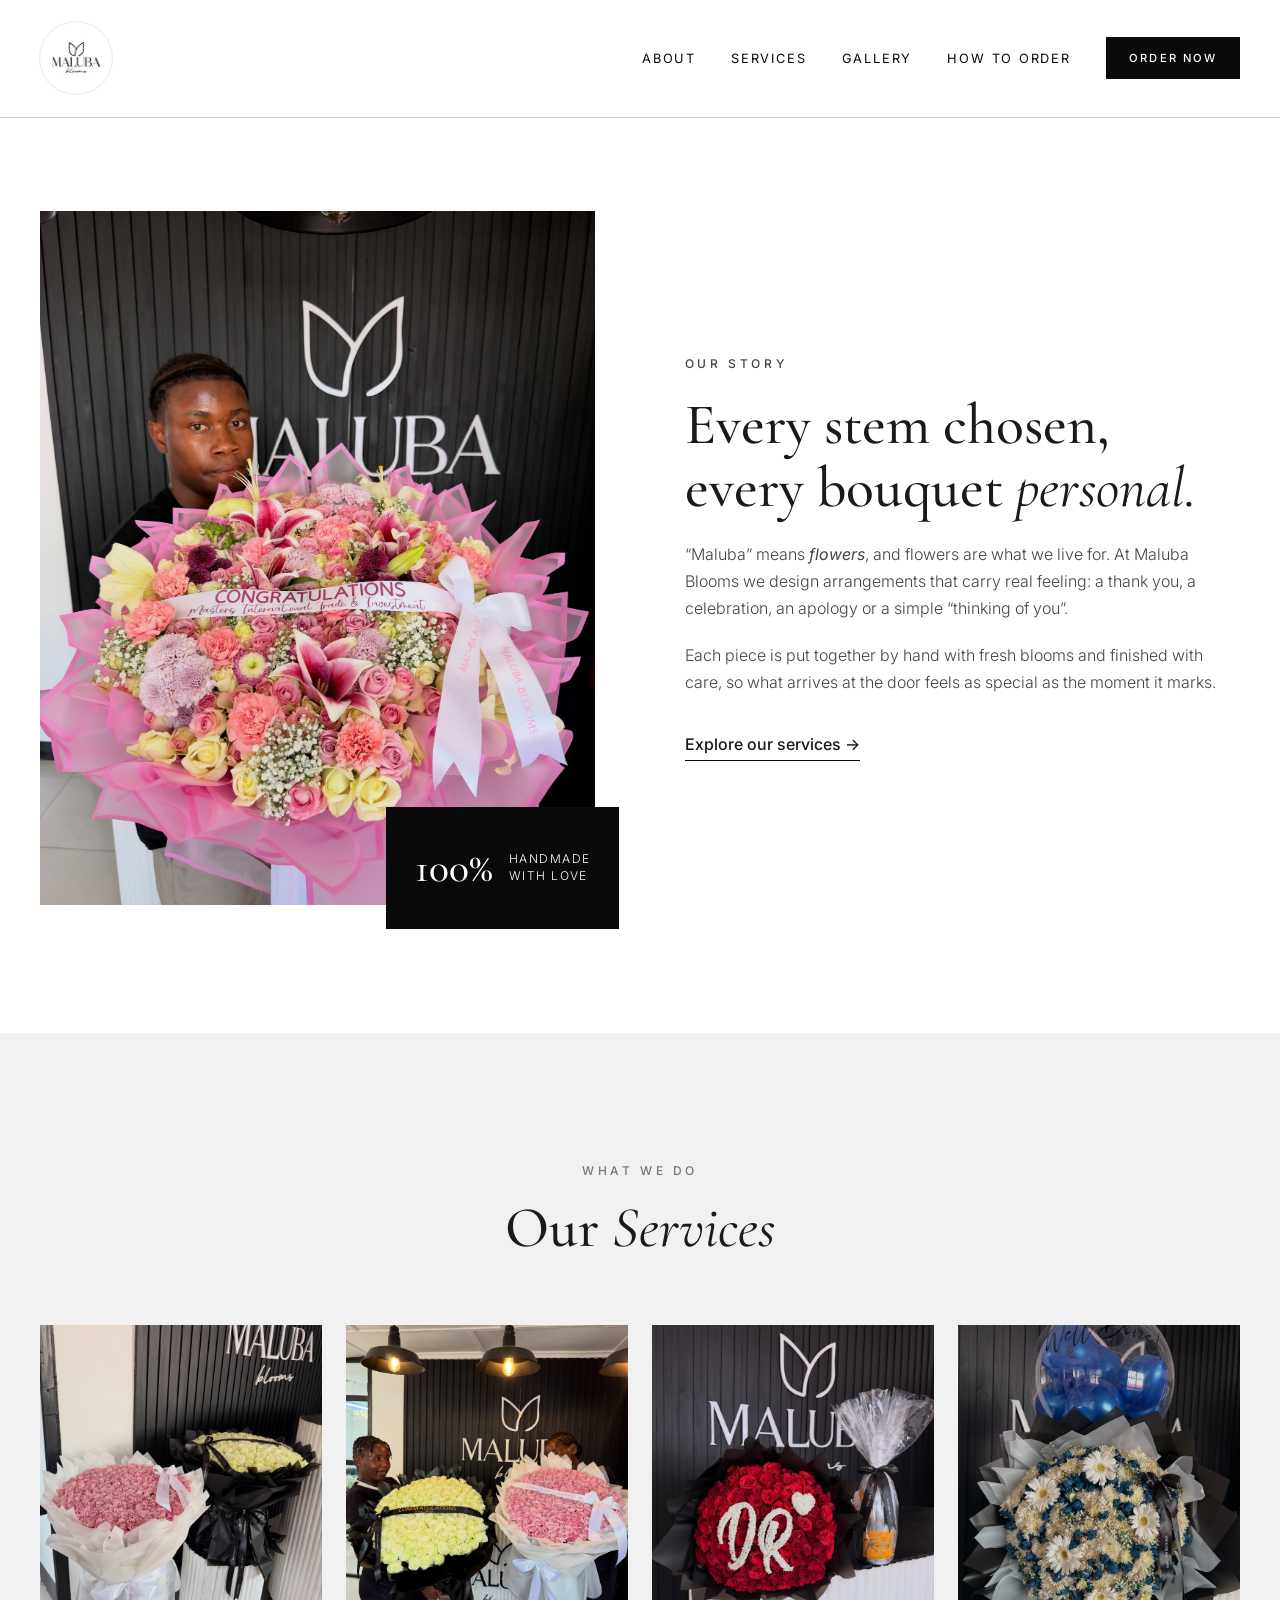
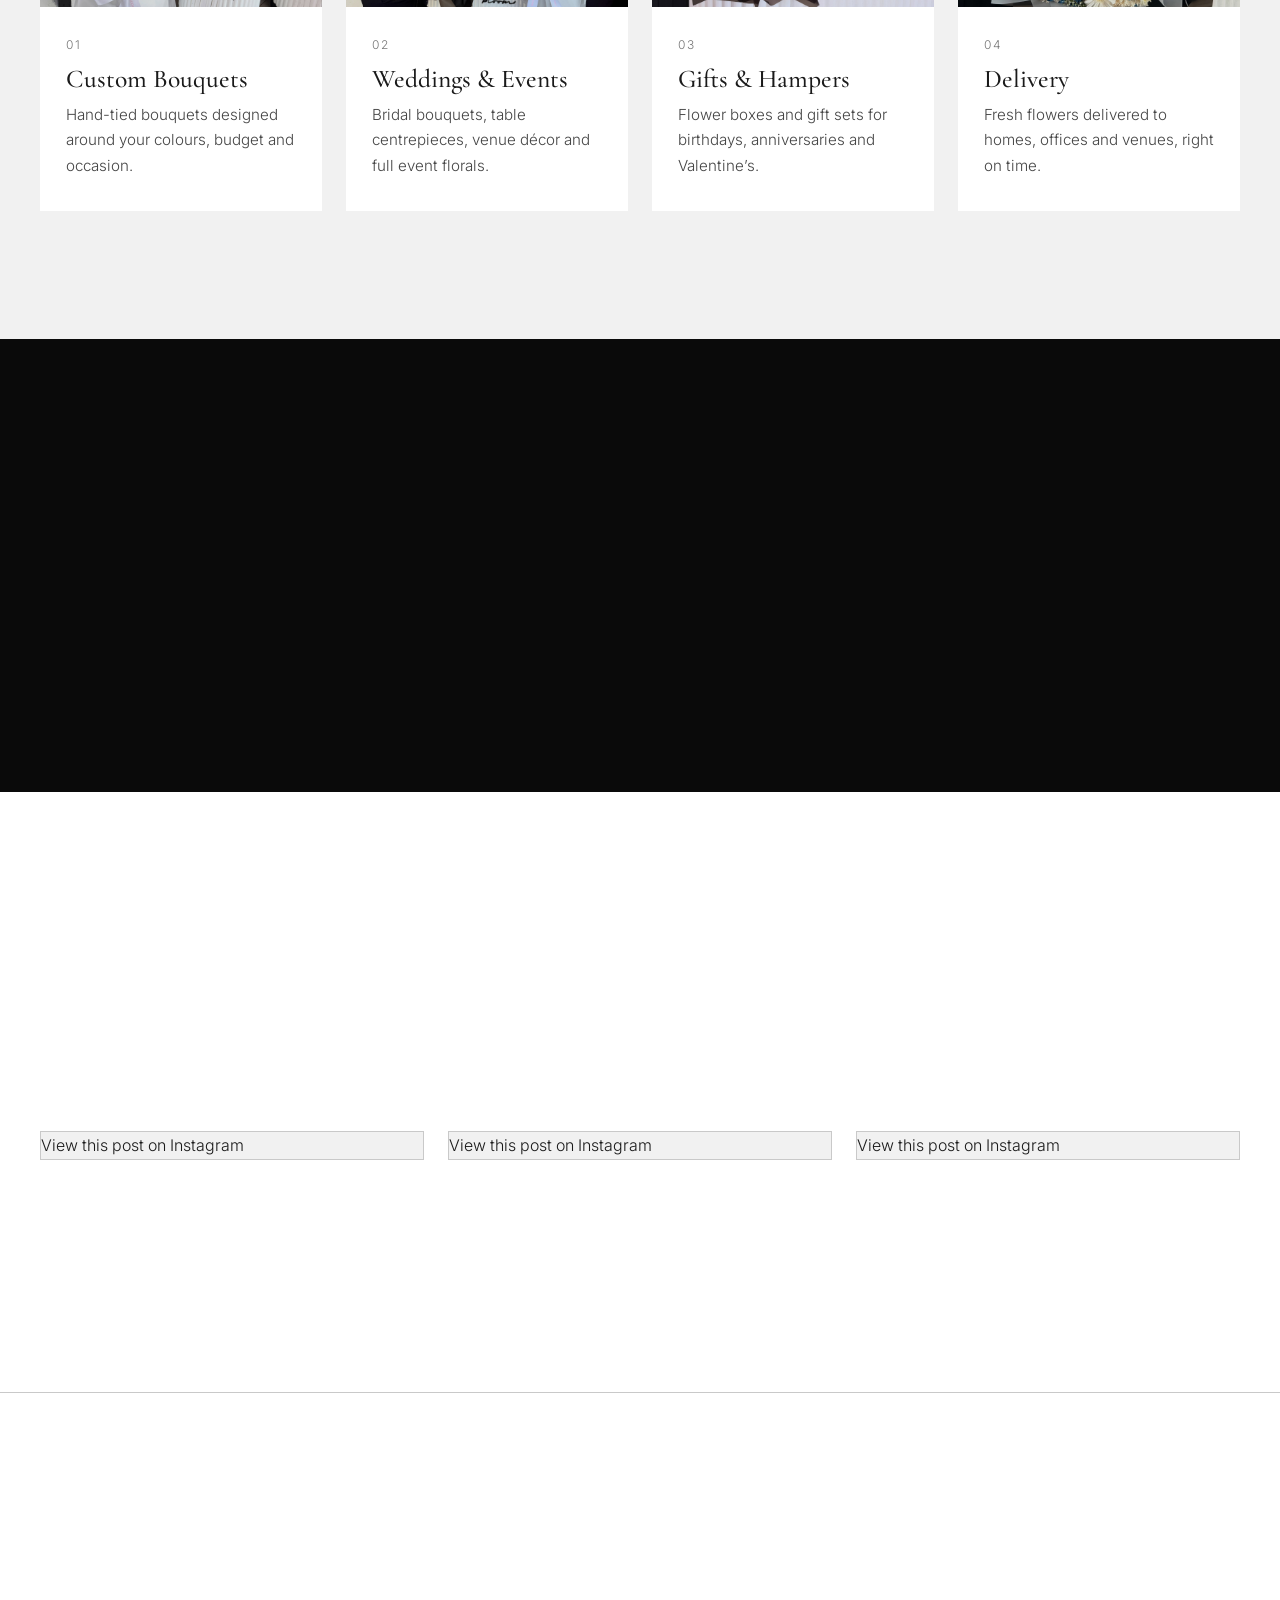
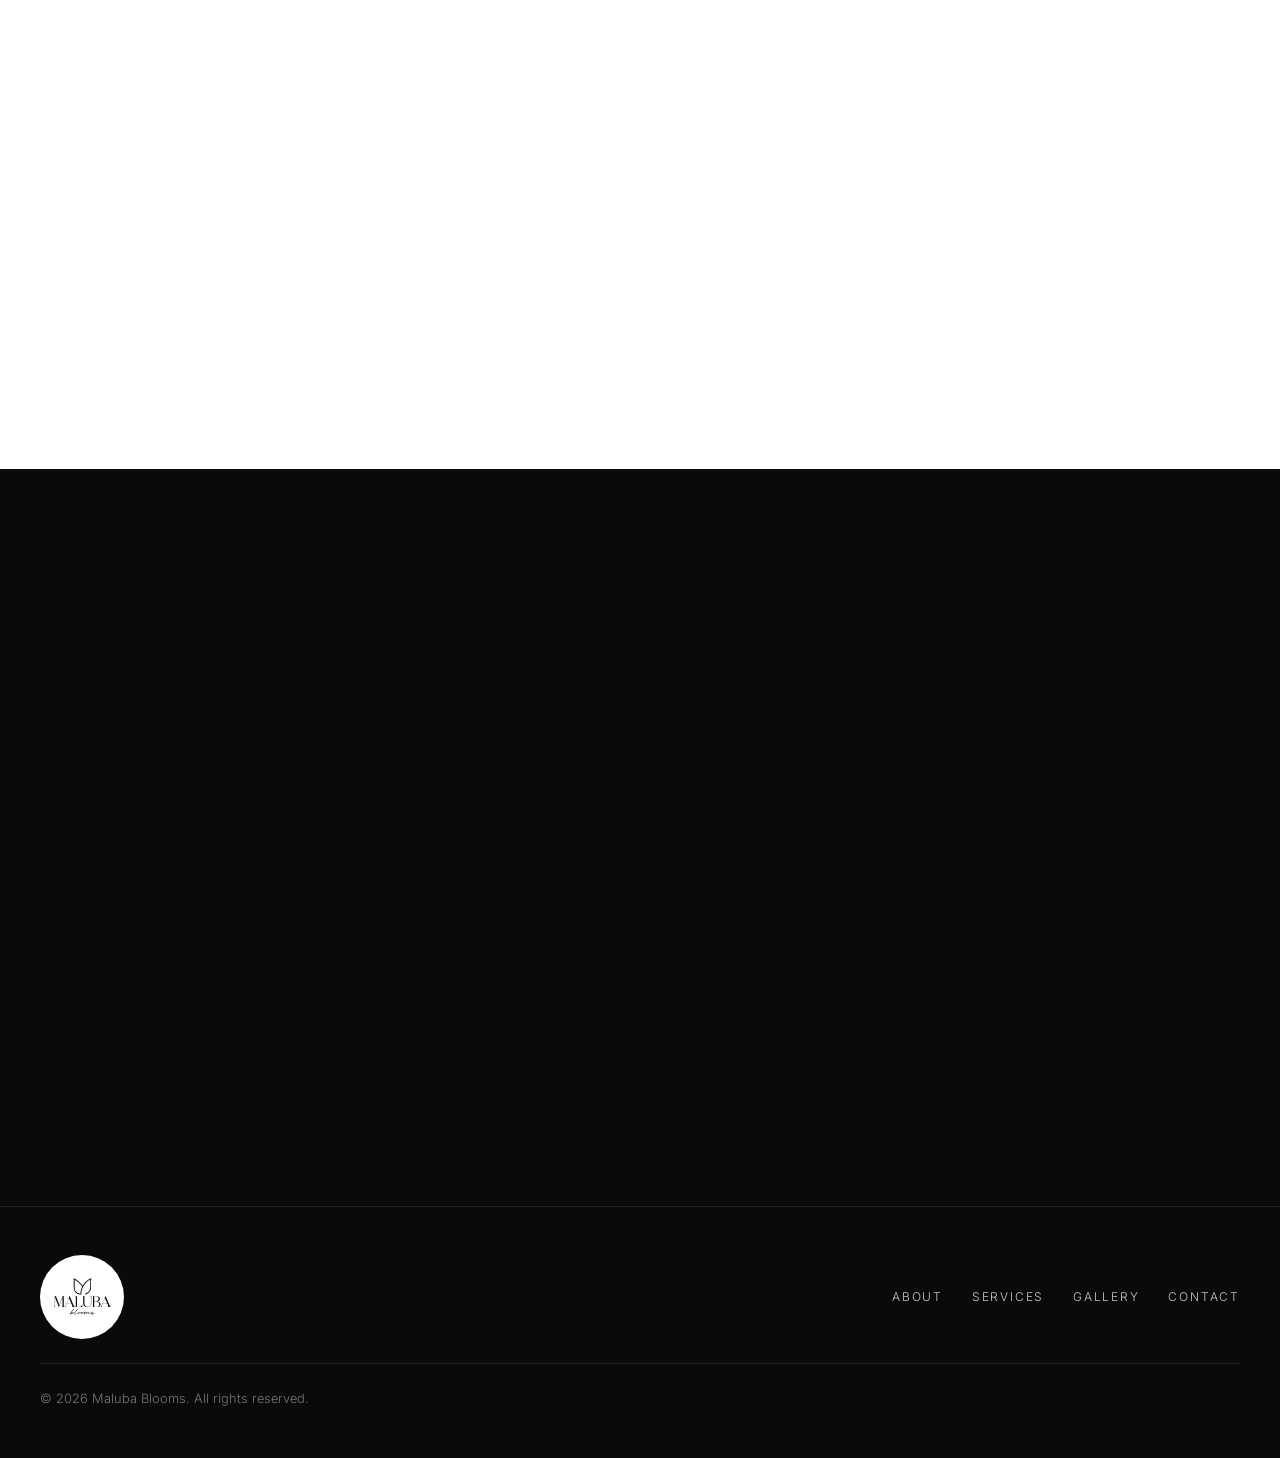
==== commit f3ce6527: "Remove the hero section and make the nav solid The homepage now opens directly on its content. Witho" ====
--- a/index.html
+++ b/index.html
@@ -17,44 +17,19 @@
   <!-- ============ NAV ============ -->
   <header class="nav" id="nav">
     <div class="container nav__inner">
-      <a href="#home" class="logo"><img src="images/logo.jpg" alt="Maluba Blooms" class="logo__img"></a>
+      <a href="#" class="logo"><img src="images/logo.jpg" alt="Maluba Blooms" class="logo__img"></a>
       <nav class="nav__links" id="navLinks">
         <a href="#about">About</a>
         <a href="#services">Services</a>
-        <a href="shop.html">Shop</a>
         <a href="#gallery">Gallery</a>
         <a href="#order">How to Order</a>
         <a href="#contact" class="btn btn--small">Order Now</a>
       </nav>
-      <button type="button" class="nav__cart" data-cart-open aria-label="Open cart">
-        <svg viewBox="0 0 24 24" aria-hidden="true"><path d="M5.5 8h13l-1.2 12H6.7z"/><path d="M9 8V6.5a3 3 0 0 1 6 0V8"/></svg>
-        <span class="nav__cart-count" data-cart-count hidden>0</span>
-      </button>
       <button class="nav__toggle" id="navToggle" aria-label="Open menu">
         <span></span><span></span>
       </button>
     </div>
   </header>
-
-  <!-- ============ HERO ============ -->
-  <section class="hero" id="home">
-    <div class="hero__bg"></div>
-    <!-- Plays images/hero.mp4 if it exists; removed automatically if not -->
-    <video class="hero__video" autoplay muted loop playsinline preload="auto">
-      <source src="images/hero.mp4" type="video/mp4" onerror="this.parentElement.remove()">
-    </video>
-    <div class="hero__overlay"></div>
-    <div class="container hero__content">
-      <p class="eyebrow">Delivering emotions through flowers</p>
-      <h1>Flowers that<br><em>say it for you.</em></h1>
-      <p class="hero__text">Handcrafted bouquets, event florals and thoughtful gifts, made with care for every occasion.</p>
-      <div class="hero__actions">
-        <a href="shop.html" class="btn btn--light">Shop Now</a>
-        <a href="#gallery" class="btn btn--outline-light">View Our Work</a>
-      </div>
-    </div>
-    <a href="#about" class="hero__scroll" aria-label="Scroll down">Scroll</a>
-  </section>
 
   <!-- ============ MARQUEE ============ -->
   <div class="marquee" aria-hidden="true">
@@ -126,22 +101,6 @@
             <p>Fresh flowers delivered to homes, offices and venues, right on time.</p>
           </div>
         </article>
-      </div>
-    </div>
-  </section>
-
-  <!-- ============ SHOP NOW ============ -->
-  <section class="section shop-preview" id="shop">
-    <div class="container">
-      <div class="section__head reveal">
-        <p class="eyebrow">Shop Now</p>
-        <h2>Ready-to-order <em>Packages</em></h2>
-        <p class="section__sub">Choose a package, add it to your cart and pay with mobile money or card.</p>
-      </div>
-      <!-- Featured products from js/shop-data.js (featured: true) -->
-      <div class="products products--featured" id="shopGrid" data-shop="featured"></div>
-      <div class="center btn-row">
-        <a href="shop.html" class="btn">View all packages</a>
       </div>
     </div>
   </section>
@@ -258,11 +217,10 @@
   <!-- ============ FOOTER ============ -->
   <footer class="footer">
     <div class="container footer__inner">
-      <a href="#home" class="logo logo--light"><img src="images/logo.jpg" alt="Maluba Blooms" class="logo__img"></a>
+      <a href="#" class="logo logo--light"><img src="images/logo.jpg" alt="Maluba Blooms" class="logo__img"></a>
       <nav class="footer__links">
         <a href="#about">About</a>
         <a href="#services">Services</a>
-        <a href="shop.html">Shop</a>
         <a href="#gallery">Gallery</a>
         <a href="#contact">Contact</a>
       </nav>
@@ -272,8 +230,5 @@
 
   <script src="js/main.js"></script>
   <script src="js/gallery.js"></script>
-  <script src="js/shop-data.js"></script>
-  <script src="js/cart.js"></script>
-  <script src="js/shop.js"></script>
 </body>
 </html>
--- a/css/style.css
+++ b/css/style.css
@@ -84,23 +84,20 @@
   position: fixed; inset: 0 0 auto 0;
   z-index: 100;
   padding: 1.4rem 0;
-  color: var(--white);
+  color: var(--black);
+  background: var(--white);
+  box-shadow: 0 1px 0 var(--grey-300);
   transition: background .4s, padding .4s, color .4s, box-shadow .4s;
 }
-.nav.scrolled {
-  background: var(--white);
-  color: var(--black);
-  padding: .9rem 0;
-  box-shadow: 0 1px 0 var(--grey-300);
-}
+.nav.scrolled { padding: .9rem 0; }
 .nav__inner { display: flex; align-items: center; justify-content: space-between; }
 .logo { display: inline-flex; align-items: center; gap: .7rem; font-family: var(--serif); font-size: 1.7rem; font-weight: 600; letter-spacing: .02em; }
 .logo__img {
   width: 72px; height: 72px; border-radius: 50%; object-fit: contain; flex-shrink: 0;
-  background: #fff; padding: 2px; box-shadow: 0 2px 10px rgba(0,0,0,.18);
+  background: #fff; padding: 2px; box-shadow: 0 0 0 1px rgba(0,0,0,.08);
   transition: width .4s, height .4s;
 }
-.nav.scrolled .logo__img { width: 56px; height: 56px; box-shadow: 0 0 0 1px rgba(0,0,0,.08); }
+.nav.scrolled .logo__img { width: 56px; height: 56px; }
 .footer .logo__img { width: 84px; height: 84px; }
 .logo span { font-style: italic; font-weight: 400; }
 .nav__links { display: flex; align-items: center; gap: 2.2rem; }
@@ -113,10 +110,8 @@
   width: 0; height: 1px; background: currentColor; transition: width .3s var(--ease);
 }
 .nav__links a:not(.btn):hover::after { width: 100%; }
-.nav .btn { background: var(--white); color: var(--black); border-color: var(--white); }
-.nav .btn:hover { background: transparent; color: var(--white); }
-.nav.scrolled .btn { background: var(--black); color: var(--white); border-color: var(--black); }
-.nav.scrolled .btn:hover { background: var(--white); color: var(--black); }
+.nav .btn { background: var(--black); color: var(--white); border-color: var(--black); }
+.nav .btn:hover { background: var(--white); color: var(--black); }
 
 .nav__toggle { display: none; background: none; border: 0; cursor: pointer; width: 32px; height: 22px; position: relative; color: inherit; }
 .nav__toggle span { position: absolute; left: 0; width: 100%; height: 1.5px; background: currentColor; transition: transform .3s, top .3s; }
@@ -124,47 +119,6 @@
 .nav__toggle span:last-child { top: 15px; }
 .nav__toggle.open span:first-child { top: 10px; transform: rotate(45deg); }
 .nav__toggle.open span:last-child { top: 10px; transform: rotate(-45deg); }
-
-/* ---------- Hero ---------- */
-.hero {
-  position: relative;
-  min-height: 100vh;
-  display: flex; align-items: center;
-  color: var(--white);
-  background: var(--black);
-  overflow: hidden;
-}
-.hero__bg {
-  position: absolute; inset: 0;
-  /* images/hero.jpg is used if it exists; otherwise the stock photo underneath shows */
-  background:
-    url("../images/hero.jpg") center/cover,
-    url("https://images.unsplash.com/photo-1457089328109-e5d9bd499191?w=1800&q=80") center/cover;
-  transform: scale(1.08);
-  animation: heroZoom 18s ease-out forwards;
-}
-.hero__video { position: absolute; inset: 0; width: 100%; height: 100%; object-fit: cover; }
-.hero__overlay {
-  position: absolute; inset: 0;
-  background: linear-gradient(90deg, rgba(0,0,0,.85) 0%, rgba(0,0,0,.45) 60%, rgba(0,0,0,.25) 100%);
-}
-@keyframes heroZoom { to { transform: scale(1); } }
-.hero__content { position: relative; padding-top: 4rem; }
-.hero .eyebrow { color: var(--grey-300); }
-.hero h1 { margin-bottom: 1.5rem; }
-.hero__text { max-width: 480px; font-size: 1.1rem; color: var(--grey-300); margin-bottom: 2.5rem; }
-.hero__actions { display: flex; flex-wrap: wrap; gap: 1rem; }
-.hero__scroll {
-  position: absolute; bottom: 2rem; left: 50%; transform: translateX(-50%);
-  font-size: .7rem; letter-spacing: .3em; text-transform: uppercase; color: var(--grey-300);
-  padding-bottom: 3.5rem;
-}
-.hero__scroll::after {
-  content: ""; position: absolute; left: 50%; bottom: 0; width: 1px; height: 2.8rem;
-  background: var(--grey-300); animation: scrollLine 2s infinite;
-  transform-origin: top;
-}
-@keyframes scrollLine { 0% { transform: scaleY(0); } 50% { transform: scaleY(1); } 100% { transform: scaleY(0); transform-origin: bottom; } }
 
 /* ---------- Marquee ---------- */
 .marquee { background: var(--black); color: var(--white); border-top: 1px solid #222; overflow: hidden; padding: 1.2rem 0; }
@@ -273,7 +227,7 @@
 .reveal.visible { opacity: 1; transform: none; }
 @media (prefers-reduced-motion: reduce) {
   .reveal { opacity: 1; transform: none; transition: none; }
-  .hero__bg, .marquee__track, .hero__scroll::after { animation: none; }
+  .marquee__track { animation: none; }
 }
 
 /* ---------- Responsive ---------- */
@@ -426,7 +380,6 @@
 a:focus-visible, button:focus-visible, select:focus-visible, input:focus-visible, textarea:focus-visible {
   outline: 2px solid currentColor; outline-offset: 3px;
 }
-.hero { min-height: 100svh; }
 
 /* Instagram embeds: fixed columns that can't push past the screen edge */
 .ig-grid { grid-template-columns: repeat(3, minmax(0, 1fr)); }
@@ -440,10 +393,6 @@
 }
 
 @media (max-width: 800px) {
-  /* Hero: stronger, even shade so text stays readable over busy photos */
-  .hero__overlay { background: linear-gradient(180deg, rgba(0,0,0,.55) 0%, rgba(0,0,0,.7) 50%, rgba(0,0,0,.85) 100%); }
-  .hero__scroll { display: none; }
-  .hero__content { padding-top: 7rem; padding-bottom: 4rem; }
   /* Nav logo a little smaller */
   .logo__img { width: 58px; height: 58px; }
   .nav.scrolled .logo__img { width: 46px; height: 46px; }
@@ -458,10 +407,6 @@
   .section__head { margin-bottom: 2.75rem; }
   .eyebrow { letter-spacing: .2em; }
   .marquee span { font-size: 1.3rem; }
-
-  /* Hero buttons: equal, full width */
-  .hero__actions { flex-direction: column; }
-  .hero__text { font-size: 1rem; }
 
   /* About photo back to portrait on phones */
   .about__image { aspect-ratio: 4 / 5; }
@@ -479,6 +424,7 @@
   .card:hover { transform: none; box-shadow: none; }
   .card__body { padding: 1.4rem 1.3rem 1.6rem; }
 
+
   /* How to order: compact rows, number beside the text */
   .steps { gap: .75rem; }
   .step { display: grid; grid-template-columns: auto 1fr; column-gap: 1.1rem; padding: 1.4rem 1.3rem; }
@@ -497,239 +443,3 @@
   .footer__links { justify-content: center; gap: .9rem 1.5rem; }
   .footer .logo__img { width: 72px; height: 72px; }
 }
-
-/* ===========================================================
-   Shop, cart & checkout
-   =========================================================== */
-.sr-only { position: absolute; width: 1px; height: 1px; padding: 0; margin: -1px; overflow: hidden; clip: rect(0 0 0 0); white-space: nowrap; border: 0; }
-
-/* ---------- Nav cart button ---------- */
-.nav__inner { gap: 1.5rem; }
-.nav__links { margin-left: auto; }
-.nav__cart {
-  position: relative; display: inline-flex; align-items: center; justify-content: center;
-  width: 42px; height: 42px; background: none; border: 0; color: inherit; cursor: pointer; flex-shrink: 0;
-}
-.nav__cart svg { width: 24px; height: 24px; fill: none; stroke: currentColor; stroke-width: 1.5; stroke-linejoin: round; }
-.nav__cart-count {
-  position: absolute; top: 2px; right: 0; min-width: 18px; height: 18px; padding: 0 5px;
-  border-radius: 9px; background: var(--white); color: var(--black);
-  font: 600 .65rem/18px var(--sans); text-align: center;
-}
-.nav.scrolled .nav__cart-count { background: var(--black); color: var(--white); }
-.nav__cart-count[hidden] { display: none; }
-
-/* ---------- Product grid ---------- */
-.products { display: grid; grid-template-columns: repeat(auto-fill, minmax(min(100%, 260px), 1fr)); gap: 1.5rem; }
-.products--featured { grid-template-columns: repeat(4, minmax(0, 1fr)); }
-.product { display: flex; flex-direction: column; background: var(--white); border: 1px solid var(--grey-300); transition: box-shadow .4s var(--ease); }
-.product:hover { box-shadow: 0 18px 40px rgba(0,0,0,.08); }
-.product__img { aspect-ratio: 1 / 1; overflow: hidden; background: var(--grey-100); }
-.product__img img { transition: transform .8s var(--ease); }
-.product:hover .product__img img { transform: scale(1.05); }
-.product__body { display: flex; flex-direction: column; flex: 1; padding: 1.4rem 1.3rem 1.4rem; }
-.product__cat { font-size: .68rem; letter-spacing: .2em; text-transform: uppercase; color: var(--grey-500); margin-bottom: .35rem; }
-.product__name { font-size: 1.5rem; margin-bottom: .4rem; }
-.product__desc { font-size: .9rem; color: var(--grey-700); margin-bottom: 1rem; }
-.product__options { border: 0; display: flex; flex-wrap: wrap; gap: .4rem; margin-bottom: 1.1rem; }
-.product__options[hidden] { display: none; }
-.opt { position: relative; cursor: pointer; }
-.opt input { position: absolute; opacity: 0; inset: 0; cursor: pointer; }
-.opt span {
-  display: inline-block; padding: .45rem .75rem; border: 1px solid var(--grey-300);
-  font-size: .78rem; font-weight: 400; line-height: 1.2; transition: border-color .2s, background .2s, color .2s;
-}
-.opt:hover span { border-color: var(--black); }
-.opt input:checked + span { background: var(--black); color: var(--white); border-color: var(--black); }
-.opt input:focus-visible + span { outline: 2px solid var(--black); outline-offset: 2px; }
-.product__buy { margin-top: auto; display: flex; align-items: center; justify-content: space-between; gap: 1rem; padding-top: 1rem; border-top: 1px solid var(--grey-100); }
-.product__price { font-family: var(--serif); font-size: 1.8rem; font-weight: 500; line-height: 1; }
-.product__add.is-added { background: var(--white); color: var(--black); }
-.shop-page { padding-top: clamp(2.5rem, 5vw, 4rem); }
-.shop-filters { margin-bottom: 2.5rem; }
-.shop-help { text-align: center; margin-top: 3.5rem; color: var(--grey-700); }
-.shop-preview { background: var(--white); }
-
-/* ---------- Cart drawer ---------- */
-.cart-backdrop { position: fixed; inset: 0; z-index: 300; background: rgba(0,0,0,.45); opacity: 0; transition: opacity .3s; }
-.cart-backdrop.is-open { opacity: 1; }
-.cart-backdrop[hidden], .cart-drawer[hidden] { display: none; }
-.cart-drawer {
-  position: fixed; top: 0; right: 0; bottom: 0; z-index: 301; width: min(420px, 100%);
-  display: flex; flex-direction: column; background: var(--white); color: var(--ink);
-  transform: translateX(100%); transition: transform .3s var(--ease);
-}
-.cart-drawer.is-open { transform: none; }
-.cart-drawer__head { display: flex; align-items: center; justify-content: space-between; padding: 1.4rem 1.5rem; border-bottom: 1px solid var(--grey-300); }
-.cart-drawer__head h2 { font-size: 1.9rem; margin: 0; }
-.cart-drawer__close { background: none; border: 0; font-size: 2.2rem; line-height: 1; cursor: pointer; color: inherit; }
-.cart-drawer__body { flex: 1; overflow-y: auto; padding: .5rem 1.5rem; }
-.cart-drawer__foot { padding: 1.25rem 1.5rem 1.5rem; border-top: 1px solid var(--grey-300); }
-.cart-drawer__foot[hidden] { display: none; }
-.cart-drawer__total { display: flex; justify-content: space-between; align-items: baseline; }
-.cart-drawer__total span { font-size: .75rem; letter-spacing: .2em; text-transform: uppercase; }
-.cart-drawer__total strong { font-family: var(--serif); font-size: 1.8rem; font-weight: 500; }
-.cart-drawer__note { font-size: .82rem; color: var(--grey-500); margin-bottom: 1rem; }
-.cart-drawer__continue { display: block; width: 100%; margin-top: .8rem; background: none; border: 0; cursor: pointer; font: 500 .75rem var(--sans); letter-spacing: .16em; text-transform: uppercase; color: var(--grey-700); padding: .5rem; }
-.cart-empty { text-align: center; padding: 4rem 0; color: var(--grey-700); }
-.cart-lines { list-style: none; }
-.cart-line { display: grid; grid-template-columns: 72px 1fr auto; gap: 1rem; padding: 1.1rem 0; border-bottom: 1px solid var(--grey-100); }
-.cart-line img { width: 72px; height: 72px; }
-.cart-line__name { font-weight: 500; line-height: 1.3; }
-.cart-line__option { font-size: .82rem; color: var(--grey-500); margin-bottom: .5rem; }
-.cart-line__end { display: flex; flex-direction: column; align-items: flex-end; justify-content: space-between; }
-.cart-line__end strong { font-weight: 500; }
-.cart-line__remove { background: none; border: 0; cursor: pointer; font: inherit; font-size: .78rem; color: var(--grey-500); text-decoration: underline; }
-.qty { display: inline-flex; align-items: center; border: 1px solid var(--grey-300); }
-.qty button { width: 30px; height: 30px; background: none; border: 0; cursor: pointer; font-size: 1rem; color: inherit; }
-.qty button:hover { background: var(--grey-100); }
-.qty span { min-width: 28px; text-align: center; font-size: .9rem; }
-
-/* ---------- Added toast ---------- */
-.cart-toast {
-  position: fixed; left: 50%; bottom: 1.5rem; z-index: 250; display: flex; align-items: center; gap: 1.25rem;
-  width: max-content; max-width: calc(100% - 32px); padding: .9rem 1rem .9rem 1.25rem;
-  background: var(--black); color: var(--white); font-size: .88rem; box-shadow: 0 12px 30px rgba(0,0,0,.25);
-  transform: translate(-50%, 150%); transition: transform .35s var(--ease);
-}
-.cart-toast.is-shown { transform: translate(-50%, 0); }
-.cart-toast button { flex-shrink: 0; background: var(--white); color: var(--black); border: 0; cursor: pointer; padding: .55rem .9rem; font: 500 .7rem var(--sans); letter-spacing: .14em; text-transform: uppercase; }
-
-/* ---------- Checkout ---------- */
-.page-head--slim { padding: clamp(8rem, 13vw, 9.5rem) 0 clamp(2rem, 4vw, 3rem); }
-.page-head--slim h1 { margin: 0; font-size: clamp(2.4rem, 6vw, 3.8rem); }
-.checkout { padding-top: clamp(2rem, 5vw, 3.5rem); background: var(--grey-100); }
-.checkout-empty { text-align: center; padding: 3rem 0; }
-.checkout-empty p { margin-bottom: 1.5rem; color: var(--grey-700); }
-.checkout__grid { display: grid; grid-template-columns: minmax(0, 1.5fr) minmax(0, 1fr); gap: 2rem; align-items: start; }
-.checkout__grid[hidden], .checkout-empty[hidden], .confirmation[hidden] { display: none; }
-.co-form { background: var(--white); padding: clamp(1.4rem, 4vw, 2.5rem); }
-.co-progress { list-style: none; display: grid; grid-template-columns: repeat(4, 1fr); gap: .5rem; margin-bottom: 2rem; counter-reset: co; }
-.co-progress li { counter-increment: co; padding-top: .7rem; border-top: 2px solid var(--grey-300); font-size: .7rem; letter-spacing: .12em; text-transform: uppercase; color: var(--grey-500); }
-.co-progress li::before { content: counter(co) ". "; }
-.co-progress li.is-done { border-color: var(--grey-700); color: var(--grey-700); }
-.co-progress li.is-current { border-color: var(--black); color: var(--black); font-weight: 600; }
-.co-step { border: 0; display: flex; flex-direction: column; gap: 1.2rem; }
-.co-step[hidden] { display: none; }
-.co-step legend { font-family: var(--serif); font-size: 1.9rem; font-weight: 500; margin-bottom: 1.2rem; display: flex; align-items: center; gap: .75rem; }
-.co-step legend span { display: inline-flex; align-items: center; justify-content: center; width: 2.2rem; height: 2.2rem; border: 1px solid currentColor; border-radius: 50%; font: 400 .95rem var(--sans); }
-.field { display: flex; flex-direction: column; gap: .45rem; font-size: .72rem; font-weight: 500; letter-spacing: .14em; text-transform: uppercase; color: var(--grey-700); }
-.field small { text-transform: none; letter-spacing: normal; font-weight: 300; color: var(--grey-500); font-size: .78rem; }
-.field input, .field select, .field textarea {
-  font: 300 1rem var(--sans); letter-spacing: normal; text-transform: none; color: var(--ink);
-  background: var(--white); border: 1px solid var(--grey-300); padding: .8rem .9rem; border-radius: 0; outline: none;
-  transition: border-color .2s; width: 100%;
-}
-.field input:focus, .field select:focus, .field textarea:focus { border-color: var(--black); outline: none; }
-.field input:user-invalid, .field select:user-invalid, .field textarea:user-invalid { border-color: #b3261e; }
-.field textarea { resize: vertical; }
-.field-row { display: grid; grid-template-columns: 1fr 1fr; gap: 1.2rem; }
-.field-row--tight { grid-template-columns: 1fr 1fr; max-width: 360px; }
-.field-help { font-size: .85rem; color: var(--grey-500); margin-top: -.6rem; }
-.co-address { display: flex; flex-direction: column; gap: 1.2rem; }
-.co-address[hidden], #momoFields[hidden], #cardFields[hidden] { display: none; }
-#momoFields, #cardFields { display: flex; flex-direction: column; gap: 1.2rem; }
-.choice-list { display: flex; flex-direction: column; gap: .6rem; }
-.choice-list--pay { display: grid; grid-template-columns: 1fr 1fr; }
-.choice { position: relative; display: flex; align-items: center; gap: .9rem; padding: 1rem 1.1rem; border: 1px solid var(--grey-300); cursor: pointer; transition: border-color .2s, box-shadow .2s; }
-.choice:hover { border-color: var(--grey-700); }
-.choice:has(input:checked) { border-color: var(--black); box-shadow: inset 0 0 0 1px var(--black); }
-.choice input { accent-color: var(--black); width: 18px; height: 18px; flex-shrink: 0; margin: 0; }
-.choice__main { display: flex; flex-direction: column; line-height: 1.35; }
-.choice__main strong { font-weight: 500; }
-.choice__main small { color: var(--grey-500); font-size: .82rem; }
-.choice__price { margin-left: auto; font-weight: 500; }
-.check { display: flex; gap: .75rem; align-items: flex-start; font-size: .9rem; color: var(--grey-700); cursor: pointer; }
-.check input { accent-color: var(--black); width: 18px; height: 18px; margin-top: .2rem; flex-shrink: 0; }
-.test-banner { background: #fff8e1; border: 1px solid #e6c65c; color: #5c4a00; padding: .9rem 1rem; font-size: .86rem; }
-.test-banner[hidden] { display: none; }
-.test-banner code { font-size: .82rem; background: rgba(0,0,0,.06); padding: .05rem .3rem; white-space: nowrap; }
-.co-error { margin-top: 1.2rem; padding: .9rem 1rem; border: 1px solid #b3261e; color: #8c1d18; background: #fdecea; font-size: .9rem; }
-.co-error[hidden] { display: none; }
-.co-nav { display: flex; justify-content: space-between; gap: 1rem; margin-top: 2rem; padding-top: 1.5rem; border-top: 1px solid var(--grey-100); }
-.co-nav #nextBtn { margin-left: auto; min-width: 200px; }
-.co-nav .btn[hidden] { display: none; }
-
-.review { display: flex; flex-direction: column; }
-.review__row { display: grid; grid-template-columns: 120px 1fr auto; gap: 1rem; padding: 1rem 0; border-bottom: 1px solid var(--grey-100); }
-.review__row:first-child { padding-top: 0; }
-.review dt { font-size: .7rem; letter-spacing: .16em; text-transform: uppercase; color: var(--grey-500); padding-top: .2rem; }
-.review dd span { display: block; }
-.review__edit { background: none; border: 0; cursor: pointer; font: inherit; font-size: .82rem; text-decoration: underline; color: var(--grey-700); align-self: start; }
-
-.co-summary { background: var(--white); padding: 1.6rem 1.5rem; position: sticky; top: 100px; }
-.co-summary__head { display: flex; justify-content: space-between; align-items: baseline; margin-bottom: 1rem; }
-.co-summary__head h2 { font-size: 1.7rem; margin: 0; }
-.co-summary__edit { background: none; border: 0; cursor: pointer; font: inherit; font-size: .82rem; text-decoration: underline; color: var(--grey-700); }
-.co-summary__lines { list-style: none; max-height: 340px; overflow-y: auto; }
-.co-summary__lines li { display: grid; grid-template-columns: 56px 1fr auto; gap: .9rem; align-items: center; padding: .7rem 0; border-bottom: 1px solid var(--grey-100); }
-.co-summary__thumb { position: relative; width: 56px; height: 56px; }
-.co-summary__thumb b { position: absolute; top: -7px; right: -7px; min-width: 20px; height: 20px; border-radius: 10px; background: var(--black); color: var(--white); font: 600 .68rem/20px var(--sans); text-align: center; padding: 0 5px; }
-.co-summary__name { font-size: .92rem; line-height: 1.35; }
-.co-summary__name small { display: block; color: var(--grey-500); font-size: .8rem; }
-.co-summary__price { font-size: .92rem; font-weight: 500; }
-.co-totals { margin-top: 1rem; }
-.co-totals > div { display: flex; justify-content: space-between; padding: .35rem 0; font-size: .92rem; }
-.co-totals dt { color: var(--grey-700); }
-.co-totals__grand { margin-top: .5rem; padding-top: .9rem !important; border-top: 1px solid var(--grey-300); }
-.co-totals__grand dt { font-size: .75rem; letter-spacing: .18em; text-transform: uppercase; color: var(--ink); align-self: center; }
-.co-totals__grand dd { font-family: var(--serif); font-size: 1.9rem; font-weight: 500; line-height: 1; }
-.co-secure { margin-top: 1.1rem; font-size: .78rem; color: var(--grey-500); text-align: center; }
-
-/* ---------- Payment overlay ---------- */
-.pay-overlay { position: fixed; inset: 0; z-index: 400; display: flex; align-items: center; justify-content: center; padding: 16px; background: rgba(0,0,0,.6); }
-.pay-overlay[hidden] { display: none; }
-.pay-box { background: var(--white); width: min(420px, 100%); padding: 2.4rem 2rem 2rem; text-align: center; }
-.pay-box h2 { font-size: 2rem; margin-bottom: .75rem; }
-.pay-box p { color: var(--grey-700); }
-.pay-box__timer { margin-top: 1rem; font-size: .8rem; letter-spacing: .08em; color: var(--grey-500) !important; }
-.pay-box__cancel { margin-top: 1.5rem; background: none; border: 0; cursor: pointer; font: inherit; font-size: .85rem; text-decoration: underline; color: var(--grey-700); }
-.pay-box__cancel[hidden] { display: none; }
-.spinner { width: 44px; height: 44px; margin: 0 auto 1.4rem; border: 2px solid var(--grey-300); border-top-color: var(--black); border-radius: 50%; animation: spin .9s linear infinite; }
-@keyframes spin { to { transform: rotate(360deg); } }
-
-/* ---------- Confirmation ---------- */
-.confirmation { max-width: 640px; margin: 0 auto; background: var(--white); padding: clamp(2rem, 5vw, 3rem); text-align: center; outline: none; }
-.confirmation__icon { width: 64px; height: 64px; margin: 0 auto 1.4rem; border-radius: 50%; background: var(--black); display: flex; align-items: center; justify-content: center; }
-.confirmation__icon svg { width: 32px; height: 32px; fill: none; stroke: var(--white); stroke-width: 2; stroke-linecap: round; stroke-linejoin: round; }
-.confirmation h2 { margin-bottom: .75rem; }
-.confirmation__lead { color: var(--grey-700); max-width: 460px; margin: 0 auto 2rem; }
-.receipt { text-align: left; border: 1px solid var(--grey-300); padding: 1.4rem; margin-bottom: 2rem; }
-.receipt__test { background: #fff8e1; border: 1px solid #e6c65c; color: #5c4a00; font-size: .82rem; padding: .5rem .75rem; margin-bottom: 1rem; }
-.receipt__meta { display: grid; grid-template-columns: auto auto 1fr; gap: 1rem 1.75rem; padding-bottom: 1rem; border-bottom: 1px solid var(--grey-100); }
-.receipt__meta span, .receipt__delivery > span { display: block; font-size: .68rem; letter-spacing: .16em; text-transform: uppercase; color: var(--grey-500); }
-.receipt__meta strong { font-weight: 500; font-size: .9rem; word-break: break-word; }
-.receipt__lines { list-style: none; padding: .75rem 0; }
-.receipt__lines li { display: flex; justify-content: space-between; gap: 1rem; padding: .35rem 0; font-size: .92rem; }
-.receipt__lines small { color: var(--grey-500); }
-.receipt__delivery { margin-top: 1rem; padding-top: 1rem; border-top: 1px solid var(--grey-100); font-size: .9rem; color: var(--grey-700); }
-.receipt__delivery > span { margin-bottom: .3rem; color: var(--ink); }
-
-/* ---------- Responsive ---------- */
-@media (max-width: 1024px) {
-  .products--featured { grid-template-columns: repeat(2, minmax(0, 1fr)); }
-}
-@media (max-width: 900px) {
-  .checkout__grid { grid-template-columns: 1fr; }
-  .co-summary { position: static; order: -1; }
-  .co-summary__lines { max-height: none; }
-}
-@media (max-width: 800px) {
-  .nav__inner { gap: .75rem; }
-  .nav__cart { margin-left: auto; z-index: 2; }
-  .nav.menu-open .nav__cart-count { background: var(--white); color: var(--black); }
-}
-@media (max-width: 600px) {
-  .products--featured { grid-template-columns: minmax(0, 1fr); }
-  .product__name { font-size: 1.35rem; }
-  .field-row, .choice-list--pay { grid-template-columns: 1fr; }
-  .co-progress li { font-size: .6rem; letter-spacing: .06em; }
-  .co-nav { flex-direction: column-reverse; }
-  .co-nav #nextBtn { width: 100%; margin-left: 0; }
-  .co-nav .btn { width: 100%; }
-  .review__row { grid-template-columns: 1fr auto; }
-  .review dt { grid-column: 1 / -1; }
-  .receipt__meta { grid-template-columns: 1fr; gap: .6rem; }
-  .shop-filters { flex-wrap: wrap; }
-  .shop-filters button { flex: 1 1 40%; }
-}
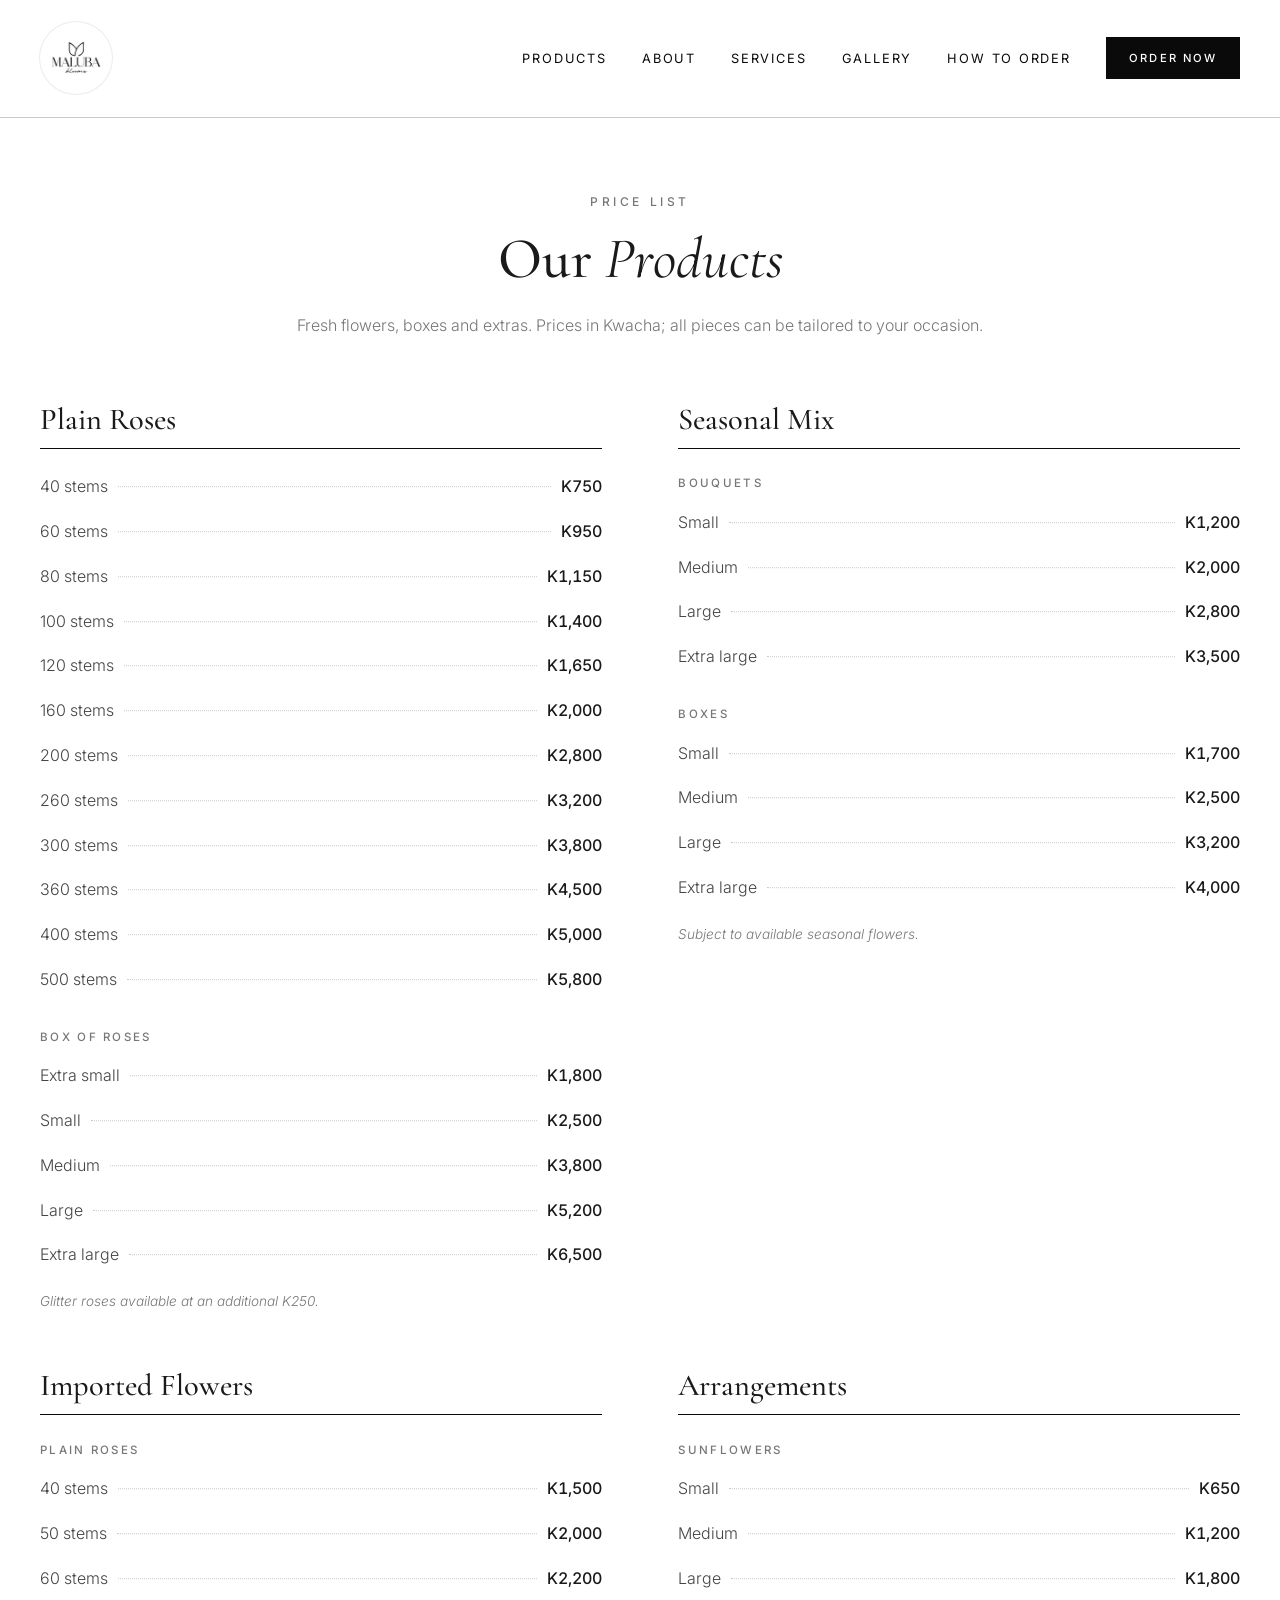
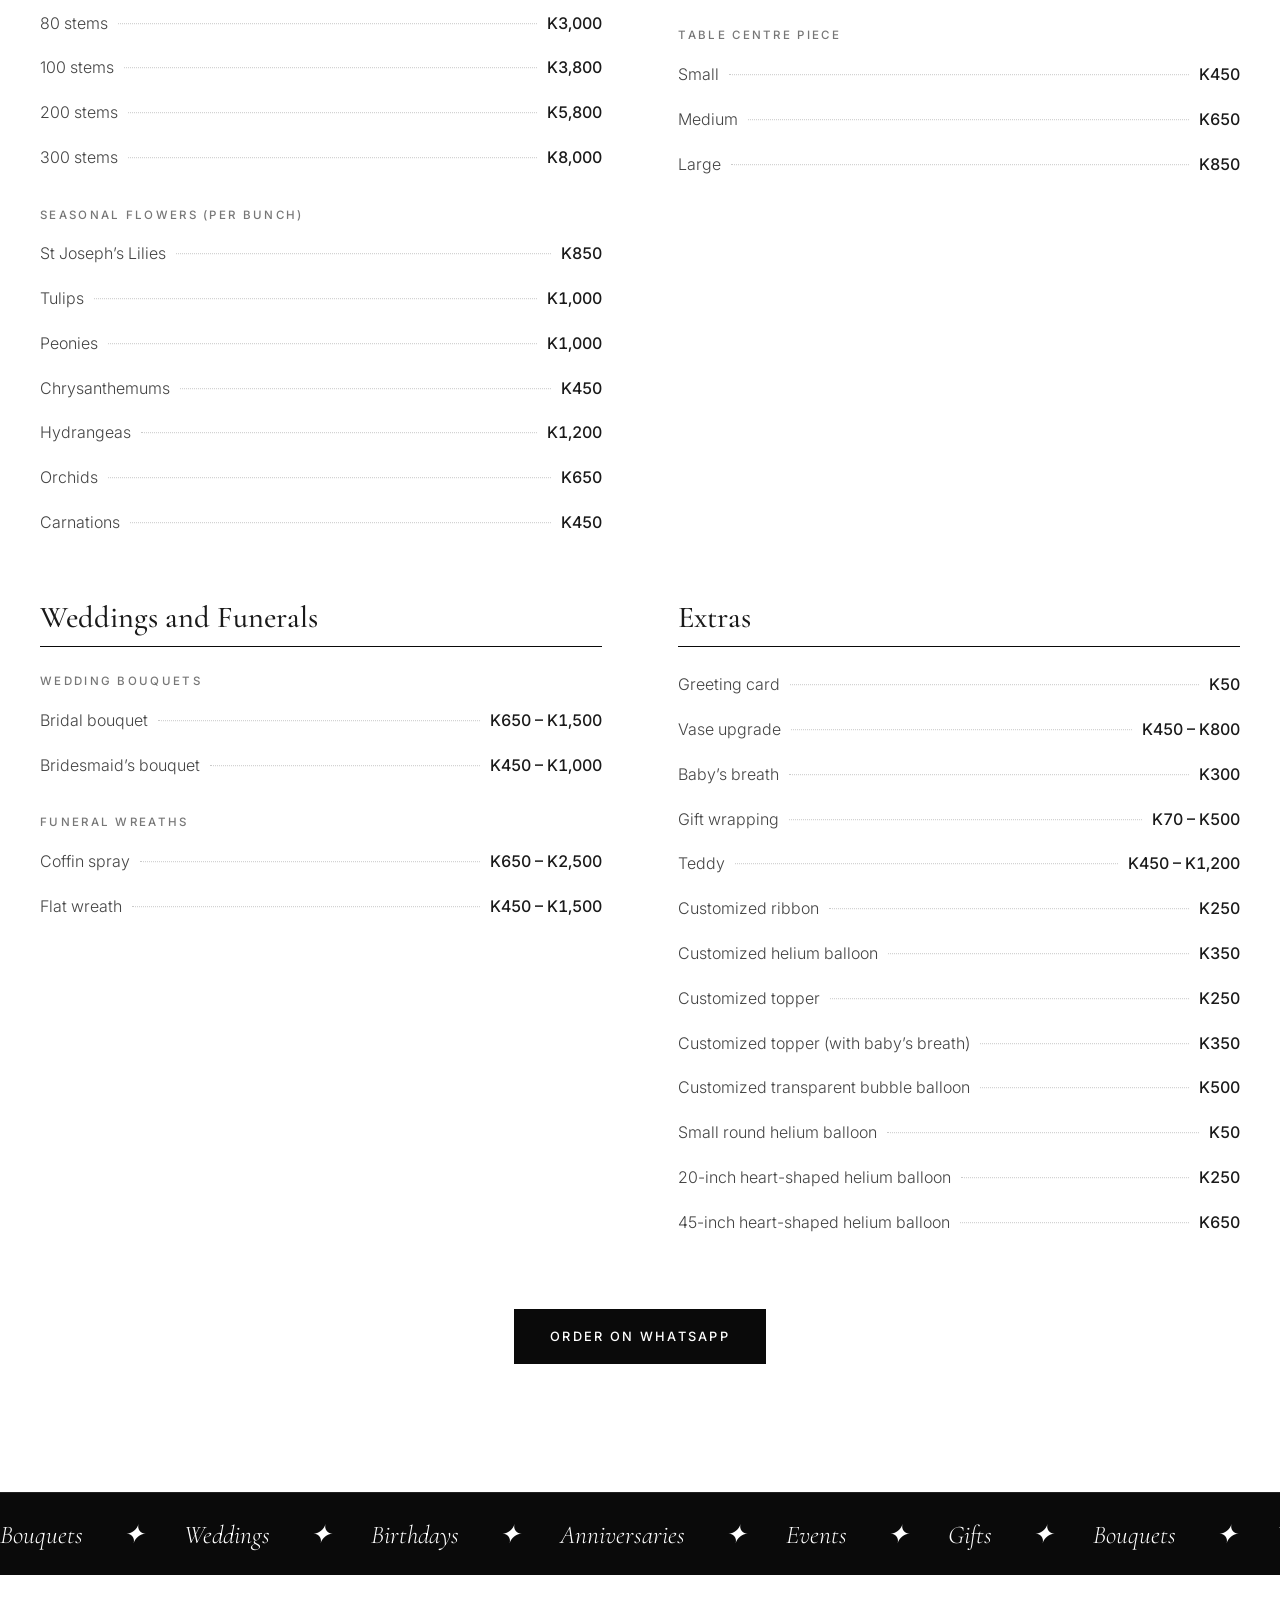
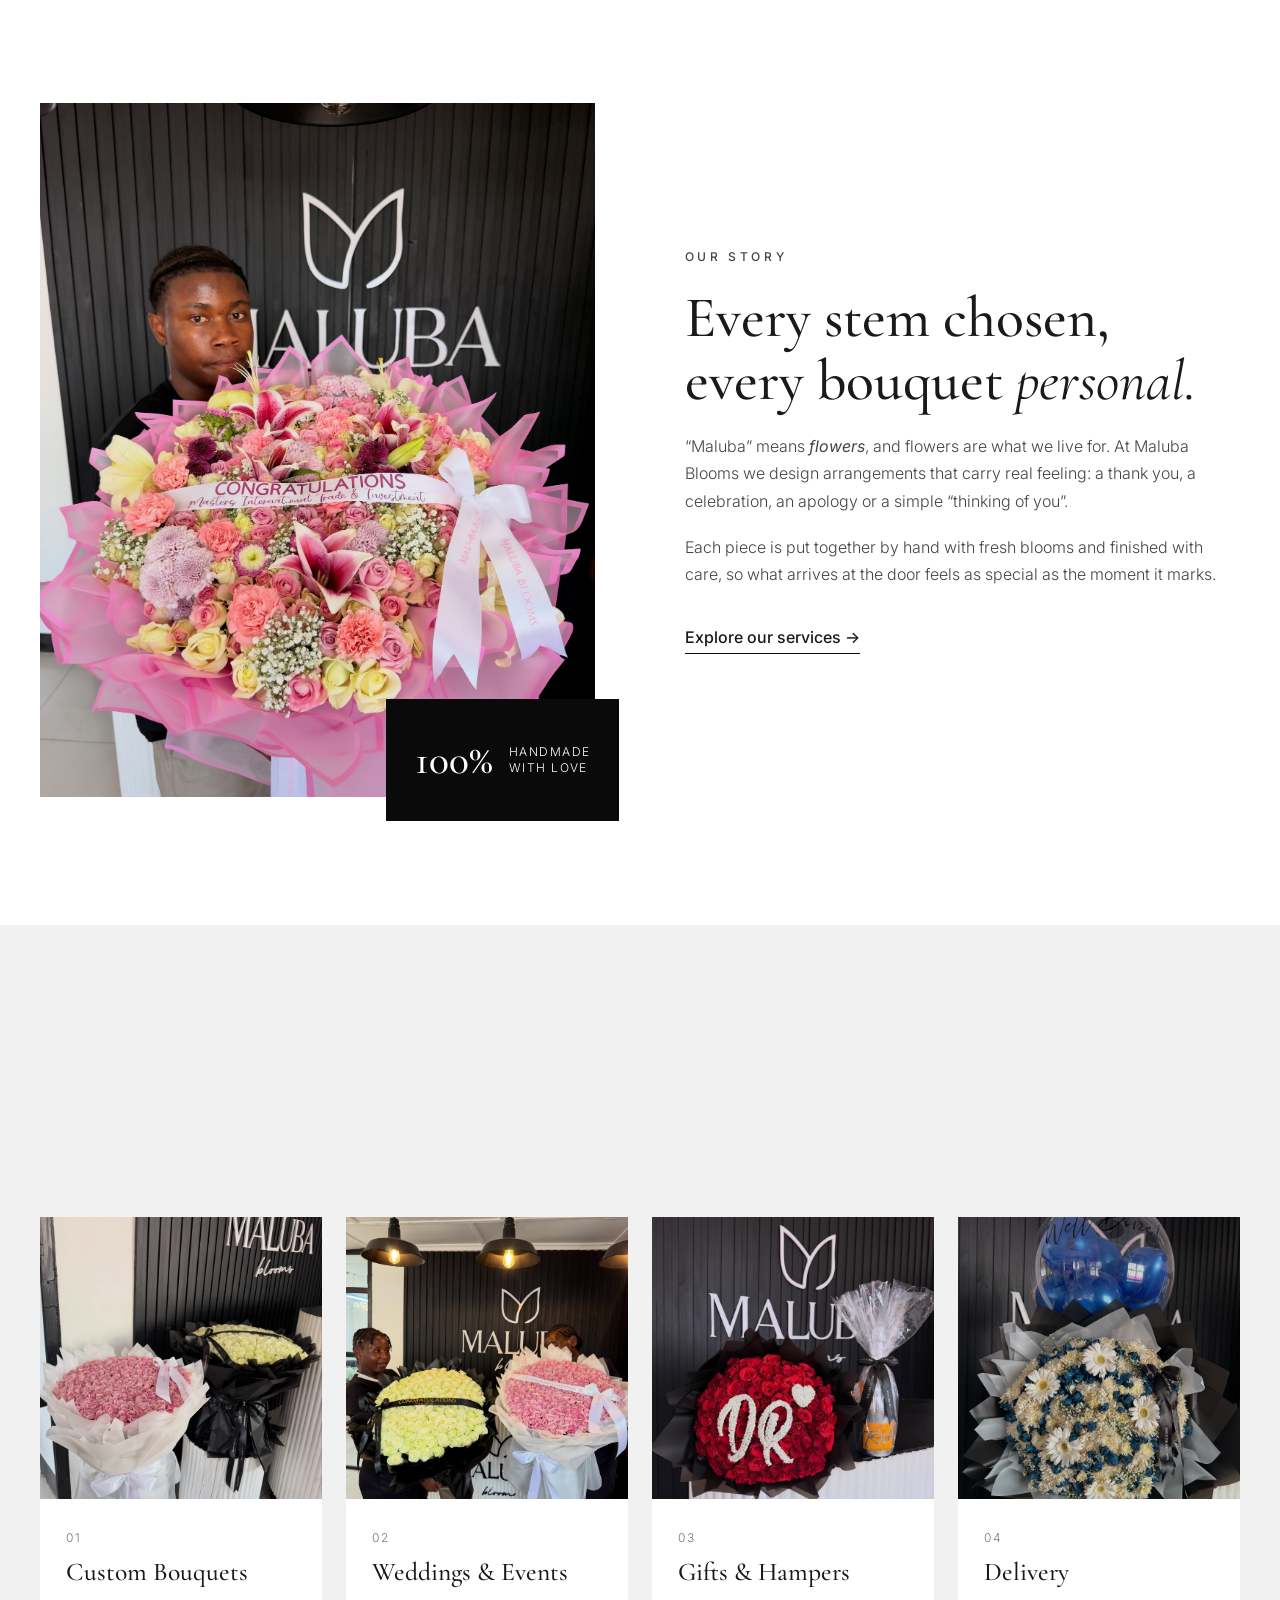
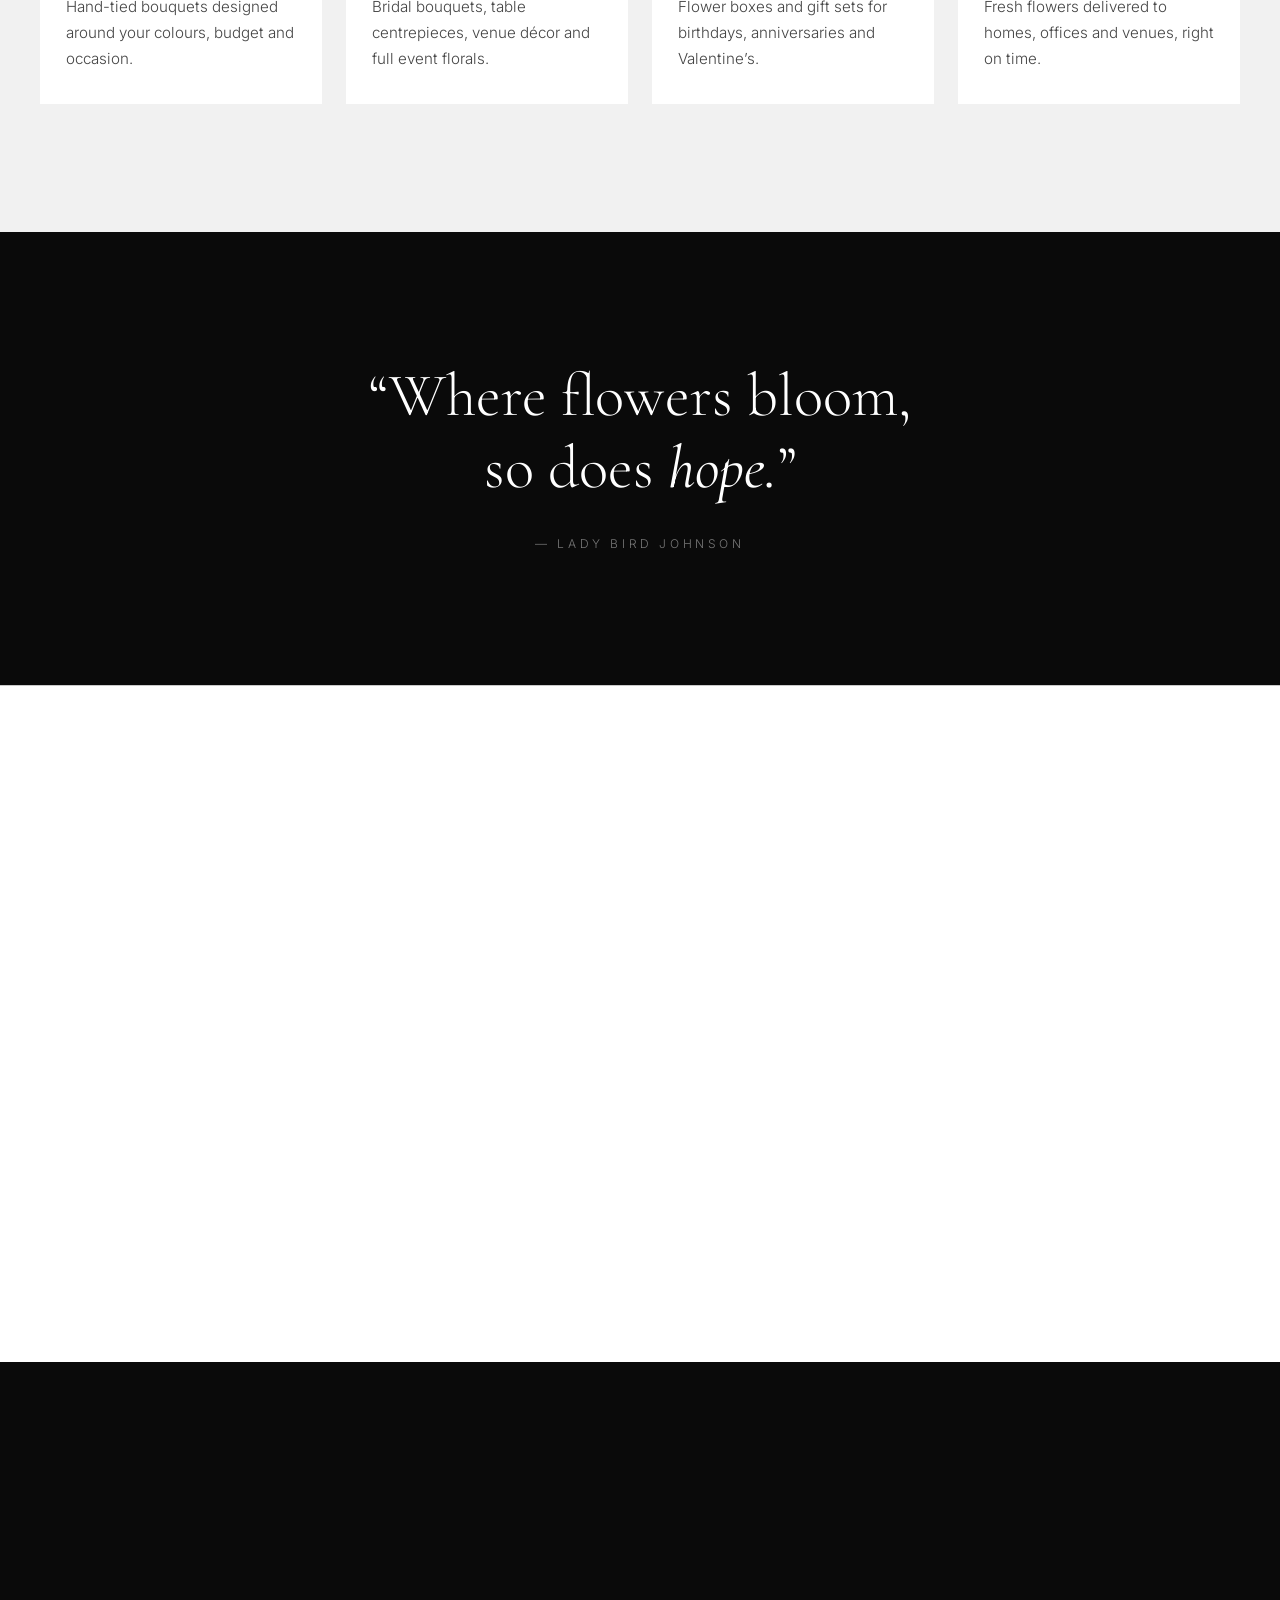
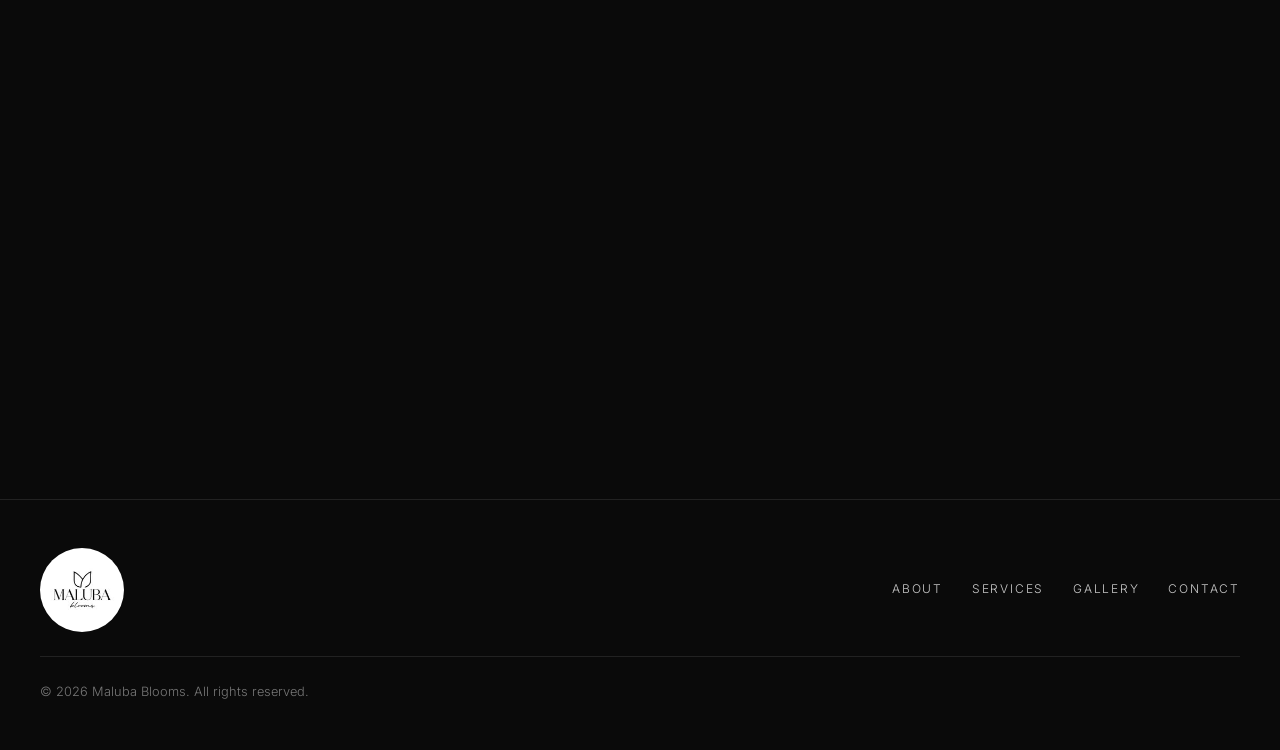
==== commit c66ba7fc: "Add products section with price list Six categories rendered as two-column item/price lists from a s" ====
--- a/index.html
+++ b/index.html
@@ -17,11 +17,12 @@
   <!-- ============ NAV ============ -->
   <header class="nav" id="nav">
     <div class="container nav__inner">
-      <a href="#" class="logo"><img src="images/logo.jpg" alt="Maluba Blooms" class="logo__img"></a>
+      <a href="#products" class="logo"><img src="images/logo.jpg" alt="Maluba Blooms" class="logo__img"></a>
       <nav class="nav__links" id="navLinks">
+        <a href="#products">Products</a>
         <a href="#about">About</a>
         <a href="#services">Services</a>
-        <a href="#gallery">Gallery</a>
+        <a href="gallery.html">Gallery</a>
         <a href="#order">How to Order</a>
         <a href="#contact" class="btn btn--small">Order Now</a>
       </nav>
@@ -30,6 +31,22 @@
       </button>
     </div>
   </header>
+
+  <!-- ============ PRODUCTS ============ -->
+  <section class="section products" id="products">
+    <div class="container">
+      <div class="section__head">
+        <p class="eyebrow">Price List</p>
+        <h2>Our <em>Products</em></h2>
+        <p class="section__sub">Fresh flowers, boxes and extras. Prices in Kwacha; all pieces can be tailored to your occasion.</p>
+      </div>
+      <!-- Price list is filled in from js/products.js (edit prices there) -->
+      <div class="price-list" id="priceList"></div>
+      <div class="center btn-row">
+        <a href="#contact" class="btn" id="orderWhatsApp">Order on WhatsApp</a>
+      </div>
+    </div>
+  </section>
 
   <!-- ============ MARQUEE ============ -->
   <div class="marquee" aria-hidden="true">
@@ -113,35 +130,6 @@
     </div>
   </section>
 
-  <!-- ============ GALLERY ============ -->
-  <section class="section gallery" id="gallery">
-    <div class="container">
-      <div class="section__head reveal">
-        <p class="eyebrow">Our Work</p>
-        <h2>The <em>Gallery</em></h2>
-        <p class="section__sub">A look at some of our latest pieces.</p>
-      </div>
-      <!-- Latest Instagram posts, inserted by js/gallery.js (8 desktop / 6 tablet / 4 phone) -->
-      <div class="ig-grid" id="igGrid" data-ig="preview" hidden></div>
-      <p class="ig-status" id="igSyncNotice" hidden>
-        <span id="igSyncNoticeMessage"></span>
-      </p>
-
-      <!-- Fallback stock gallery: shown only if Instagram posts can't be loaded -->
-      <div class="gallery__grid" id="stockGallery">
-        <figure class="g-item g-item--tall reveal"><img src="https://images.unsplash.com/photo-1508610048659-a06b669e3321?w=800&q=80" alt="Floral arrangement"></figure>
-        <figure class="g-item reveal"><img src="https://images.unsplash.com/photo-1525310072745-f49212b5ac6d?w=800&q=80" alt="Flowers"></figure>
-        <figure class="g-item reveal"><img src="https://images.unsplash.com/photo-1455659817273-f96807779a8a?w=800&q=80" alt="Bouquet"></figure>
-        <figure class="g-item g-item--wide reveal"><img src="https://images.unsplash.com/photo-1563241527-3004b7be0ffd?w=1200&q=80" alt="Roses"></figure>
-        <figure class="g-item reveal"><img src="https://images.unsplash.com/photo-1494972308805-463bc619d34e?w=800&q=80" alt="Flowers"></figure>
-        <figure class="g-item reveal"><img src="https://images.unsplash.com/photo-1468327768560-75b778cbb551?w=800&q=80" alt="Blooms"></figure>
-      </div>
-      <div class="center btn-row reveal">
-        <a href="gallery.html" class="btn">View full gallery</a>
-      </div>
-    </div>
-  </section>
-
   <!-- ============ HOW TO ORDER ============ -->
   <section class="section order" id="order">
     <div class="container">
@@ -182,8 +170,8 @@
         <h2>Let’s make something <em>beautiful.</em></h2>
         <p>Tell us about your occasion and we’ll get back to you quickly.</p>
         <ul class="contact__list">
-          <!-- TODO: replace with real details -->
-          <li><span>WhatsApp</span><a href="https://wa.me/260000000000" target="_blank" rel="noopener">+260 000 000 000</a></li>
+          <!-- TODO: replace email and location with real details -->
+          <li><span>WhatsApp</span><a href="https://wa.me/260971234567" target="_blank" rel="noopener">+260 97 1234567</a></li>
           <li><span>Email</span><a href="mailto:hello@malubablooms.com">hello@malubablooms.com</a></li>
           <li><span>Location</span>Your City, Country</li>
         </ul>
@@ -217,18 +205,18 @@
   <!-- ============ FOOTER ============ -->
   <footer class="footer">
     <div class="container footer__inner">
-      <a href="#" class="logo logo--light"><img src="images/logo.jpg" alt="Maluba Blooms" class="logo__img"></a>
+      <a href="#products" class="logo logo--light"><img src="images/logo.jpg" alt="Maluba Blooms" class="logo__img"></a>
       <nav class="footer__links">
         <a href="#about">About</a>
         <a href="#services">Services</a>
-        <a href="#gallery">Gallery</a>
+        <a href="gallery.html">Gallery</a>
         <a href="#contact">Contact</a>
       </nav>
       <p class="footer__copy">© <span id="year"></span> Maluba Blooms. All rights reserved.</p>
     </div>
   </footer>
 
+  <script src="js/products.js"></script>
   <script src="js/main.js"></script>
-  <script src="js/gallery.js"></script>
 </body>
 </html>
--- a/css/style.css
+++ b/css/style.css
@@ -131,6 +131,23 @@
 .section__head { text-align: center; margin-bottom: 4rem; }
 .section__sub { color: var(--grey-500); }
 
+/* ---------- Products: price list (first section, clears the fixed nav) ---------- */
+.products { padding-top: clamp(9.5rem, 16vw, 12rem); }
+.price-list { display: grid; grid-template-columns: repeat(2, 1fr); gap: 3.5rem clamp(3rem, 6vw, 6rem); }
+.price-cat h3 { font-size: 1.9rem; padding-bottom: .7rem; border-bottom: 1px solid var(--black); margin-bottom: 1rem; }
+.price-cat h4 {
+  font-family: var(--sans); font-size: .72rem; font-weight: 500;
+  letter-spacing: .2em; text-transform: uppercase; color: var(--grey-500);
+  margin: 1.6rem 0 .4rem;
+}
+.price-rows { list-style: none; }
+.price-rows li { display: flex; align-items: baseline; gap: .6rem; padding: .55rem 0; }
+.price-rows .name { color: var(--grey-700); }
+.price-rows .lead { flex: 1; border-bottom: 1px dotted var(--grey-300); transform: translateY(-.3em); min-width: 1.5rem; }
+.price-rows .price { font-weight: 500; white-space: nowrap; font-variant-numeric: tabular-nums; }
+.price-note { font-size: .85rem; font-style: italic; color: var(--grey-500); margin-top: .8rem; }
+.products .btn-row { margin-top: 4rem; }
+
 /* ---------- About ---------- */
 .about__grid { display: grid; grid-template-columns: 1fr 1fr; gap: clamp(3rem, 7vw, 6rem); align-items: center; }
 .about__image { position: relative; aspect-ratio: 4/5; }
@@ -247,7 +264,7 @@
   .nav.menu-open { color: var(--white); background: transparent; box-shadow: none; }
   .nav.menu-open .btn { background: var(--white); color: var(--black); border-color: var(--white); }
 
-  .about__grid, .contact__grid { grid-template-columns: 1fr; }
+  .about__grid, .contact__grid, .price-list { grid-template-columns: 1fr; }
   .about__badge { right: 1rem; bottom: -1.5rem; }
   .gallery__grid { grid-template-columns: repeat(2, 1fr); grid-auto-rows: 220px; }
   .g-item--wide { grid-column: span 2; }
@@ -424,6 +441,11 @@
   .card:hover { transform: none; box-shadow: none; }
   .card__body { padding: 1.4rem 1.3rem 1.6rem; }
 
+  /* Price list: tighter on phones */
+  .price-list { gap: 2.75rem; }
+  .price-cat h3 { font-size: 1.7rem; }
+  .price-rows li { padding: .5rem 0; font-size: .95rem; }
+  .products .btn-row { margin-top: 3rem; }
 
   /* How to order: compact rows, number beside the text */
   .steps { gap: .75rem; }
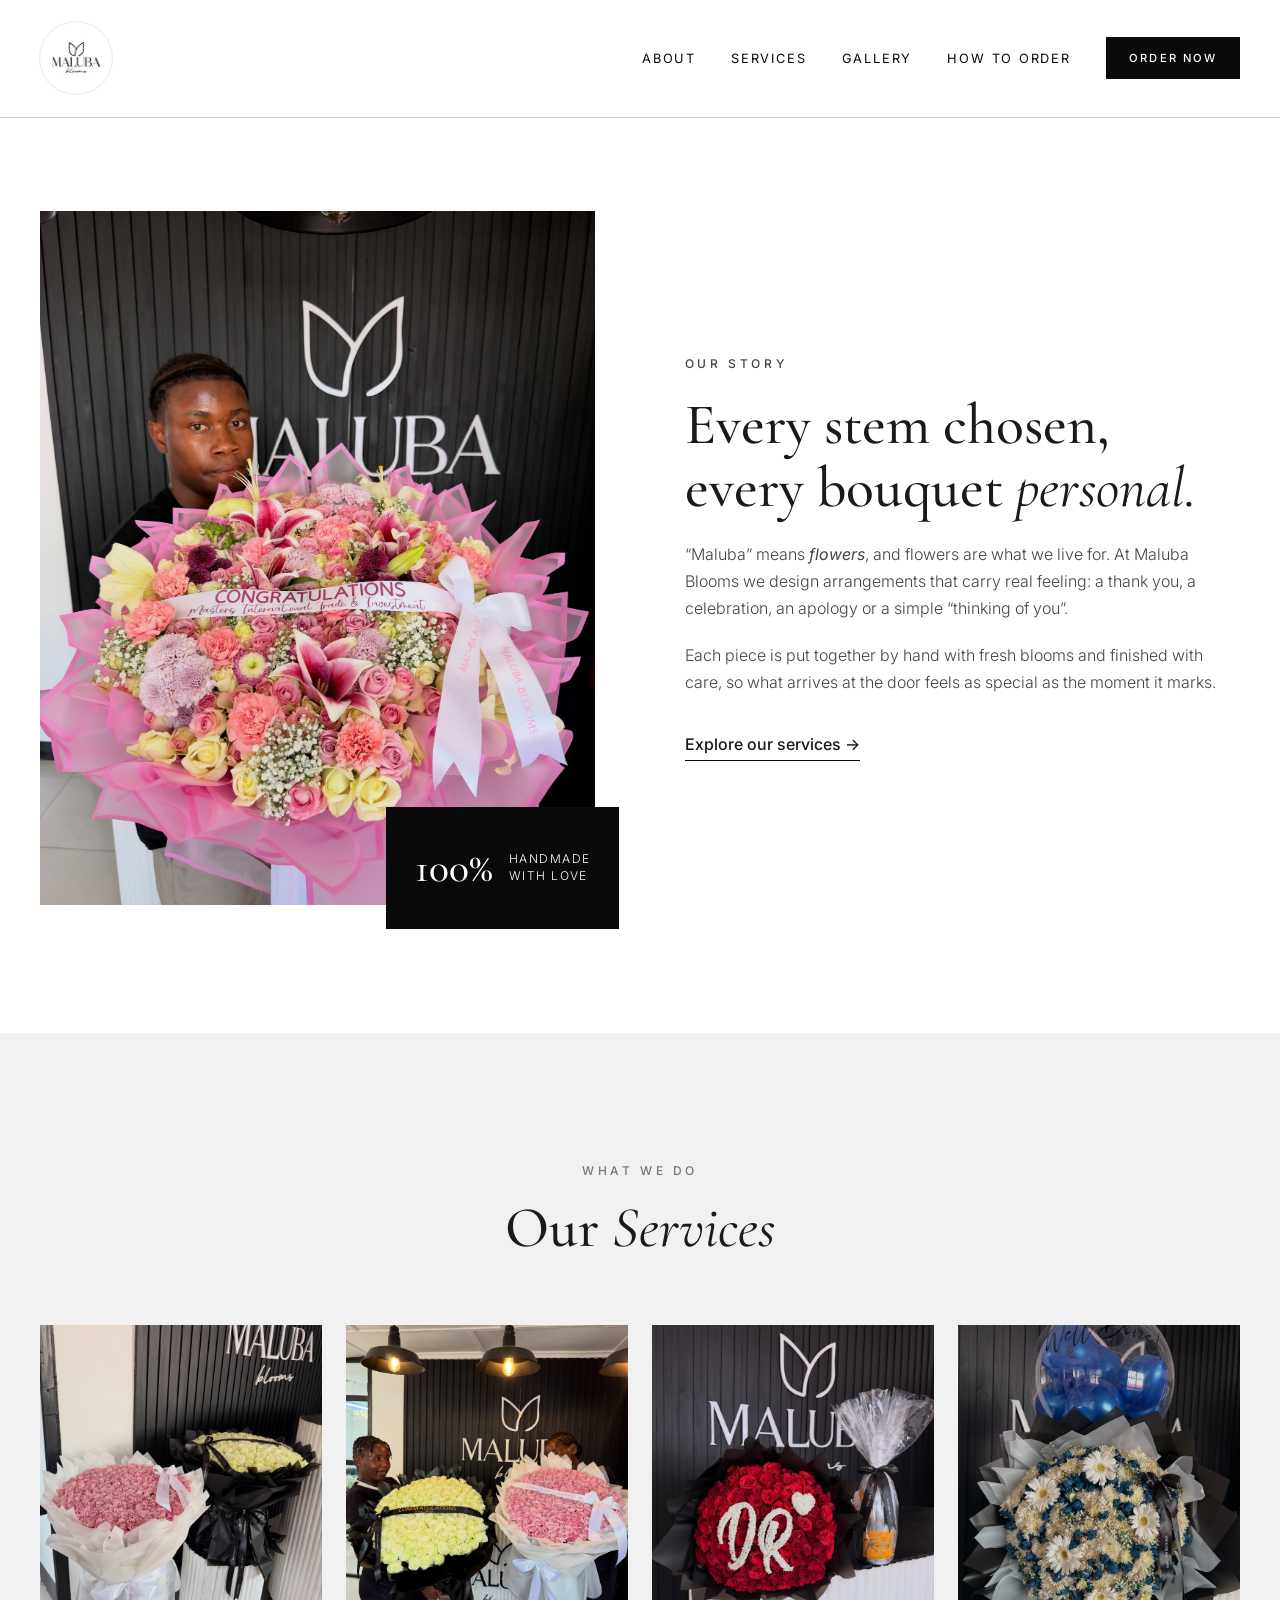
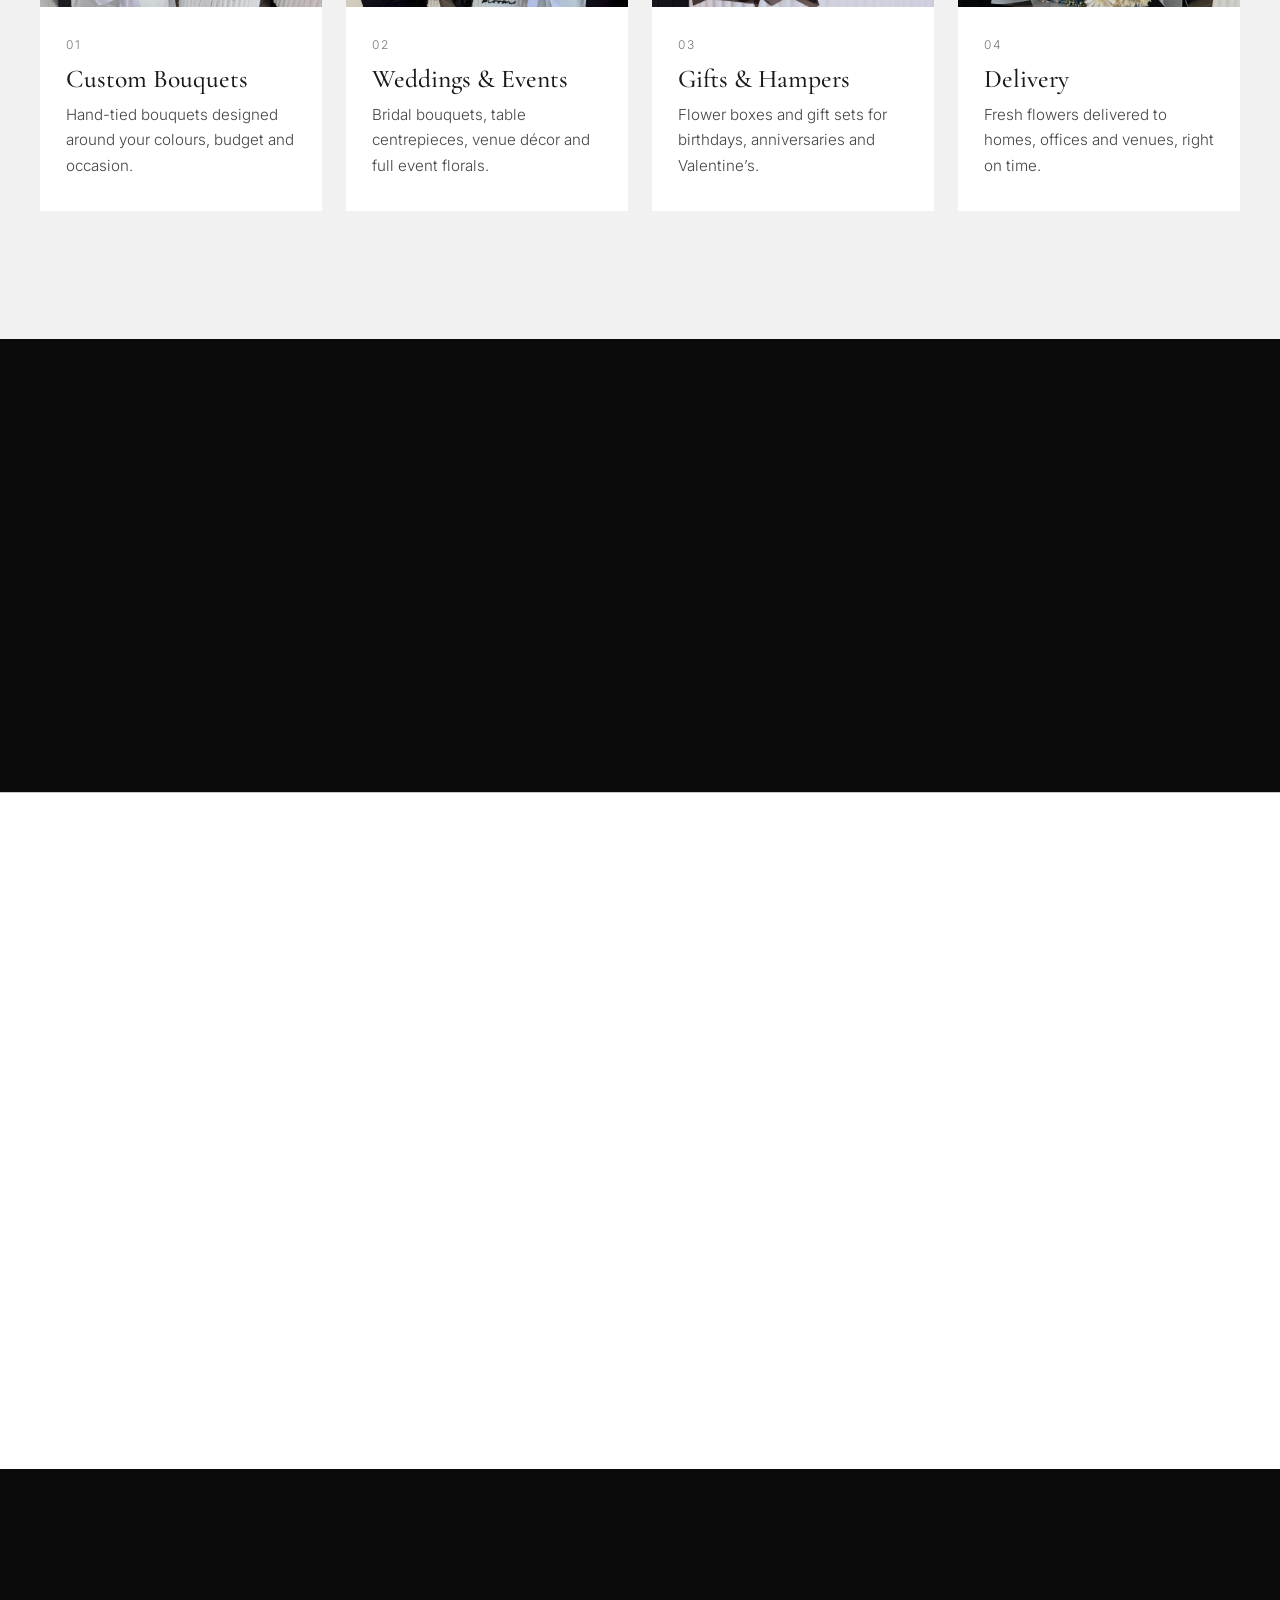
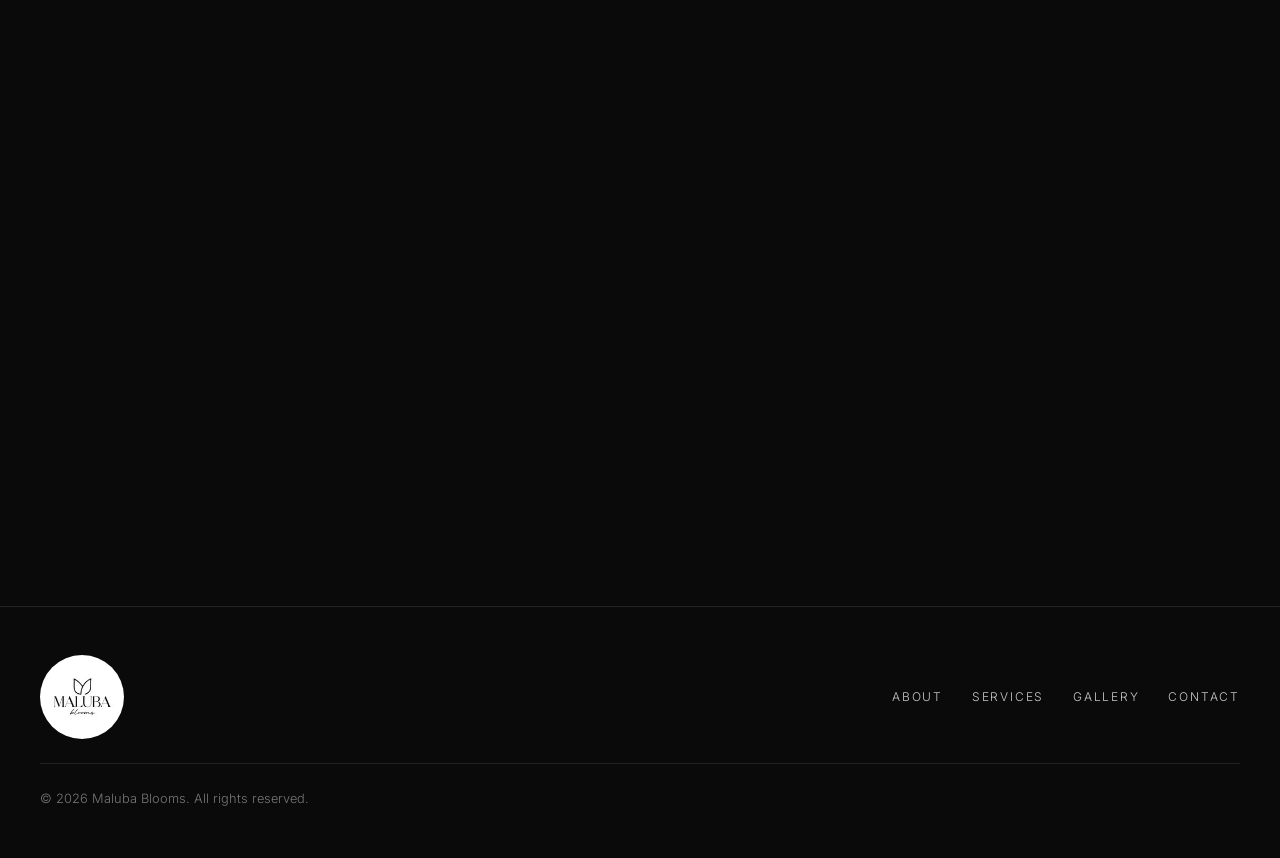
==== commit 8cfb2735: "Remove the gallery section from the homepage The full gallery page stays; the nav and footer Gallery" ====
--- a/index.html
+++ b/index.html
@@ -17,9 +17,8 @@
   <!-- ============ NAV ============ -->
   <header class="nav" id="nav">
     <div class="container nav__inner">
-      <a href="#products" class="logo"><img src="images/logo.jpg" alt="Maluba Blooms" class="logo__img"></a>
+      <a href="#" class="logo"><img src="images/logo.jpg" alt="Maluba Blooms" class="logo__img"></a>
       <nav class="nav__links" id="navLinks">
-        <a href="#products">Products</a>
         <a href="#about">About</a>
         <a href="#services">Services</a>
         <a href="gallery.html">Gallery</a>
@@ -32,22 +31,6 @@
     </div>
   </header>
 
-  <!-- ============ PRODUCTS ============ -->
-  <section class="section products" id="products">
-    <div class="container">
-      <div class="section__head">
-        <p class="eyebrow">Price List</p>
-        <h2>Our <em>Products</em></h2>
-        <p class="section__sub">Fresh flowers, boxes and extras. Prices in Kwacha; all pieces can be tailored to your occasion.</p>
-      </div>
-      <!-- Price list is filled in from js/products.js (edit prices there) -->
-      <div class="price-list" id="priceList"></div>
-      <div class="center btn-row">
-        <a href="#contact" class="btn" id="orderWhatsApp">Order on WhatsApp</a>
-      </div>
-    </div>
-  </section>
-
   <!-- ============ MARQUEE ============ -->
   <div class="marquee" aria-hidden="true">
     <div class="marquee__track">
@@ -170,8 +153,8 @@
         <h2>Let’s make something <em>beautiful.</em></h2>
         <p>Tell us about your occasion and we’ll get back to you quickly.</p>
         <ul class="contact__list">
-          <!-- TODO: replace email and location with real details -->
-          <li><span>WhatsApp</span><a href="https://wa.me/260971234567" target="_blank" rel="noopener">+260 97 1234567</a></li>
+          <!-- TODO: replace with real details -->
+          <li><span>WhatsApp</span><a href="https://wa.me/260000000000" target="_blank" rel="noopener">+260 000 000 000</a></li>
           <li><span>Email</span><a href="mailto:hello@malubablooms.com">hello@malubablooms.com</a></li>
           <li><span>Location</span>Your City, Country</li>
         </ul>
@@ -205,7 +188,7 @@
   <!-- ============ FOOTER ============ -->
   <footer class="footer">
     <div class="container footer__inner">
-      <a href="#products" class="logo logo--light"><img src="images/logo.jpg" alt="Maluba Blooms" class="logo__img"></a>
+      <a href="#" class="logo logo--light"><img src="images/logo.jpg" alt="Maluba Blooms" class="logo__img"></a>
       <nav class="footer__links">
         <a href="#about">About</a>
         <a href="#services">Services</a>
@@ -216,7 +199,6 @@
     </div>
   </footer>
 
-  <script src="js/products.js"></script>
   <script src="js/main.js"></script>
 </body>
 </html>
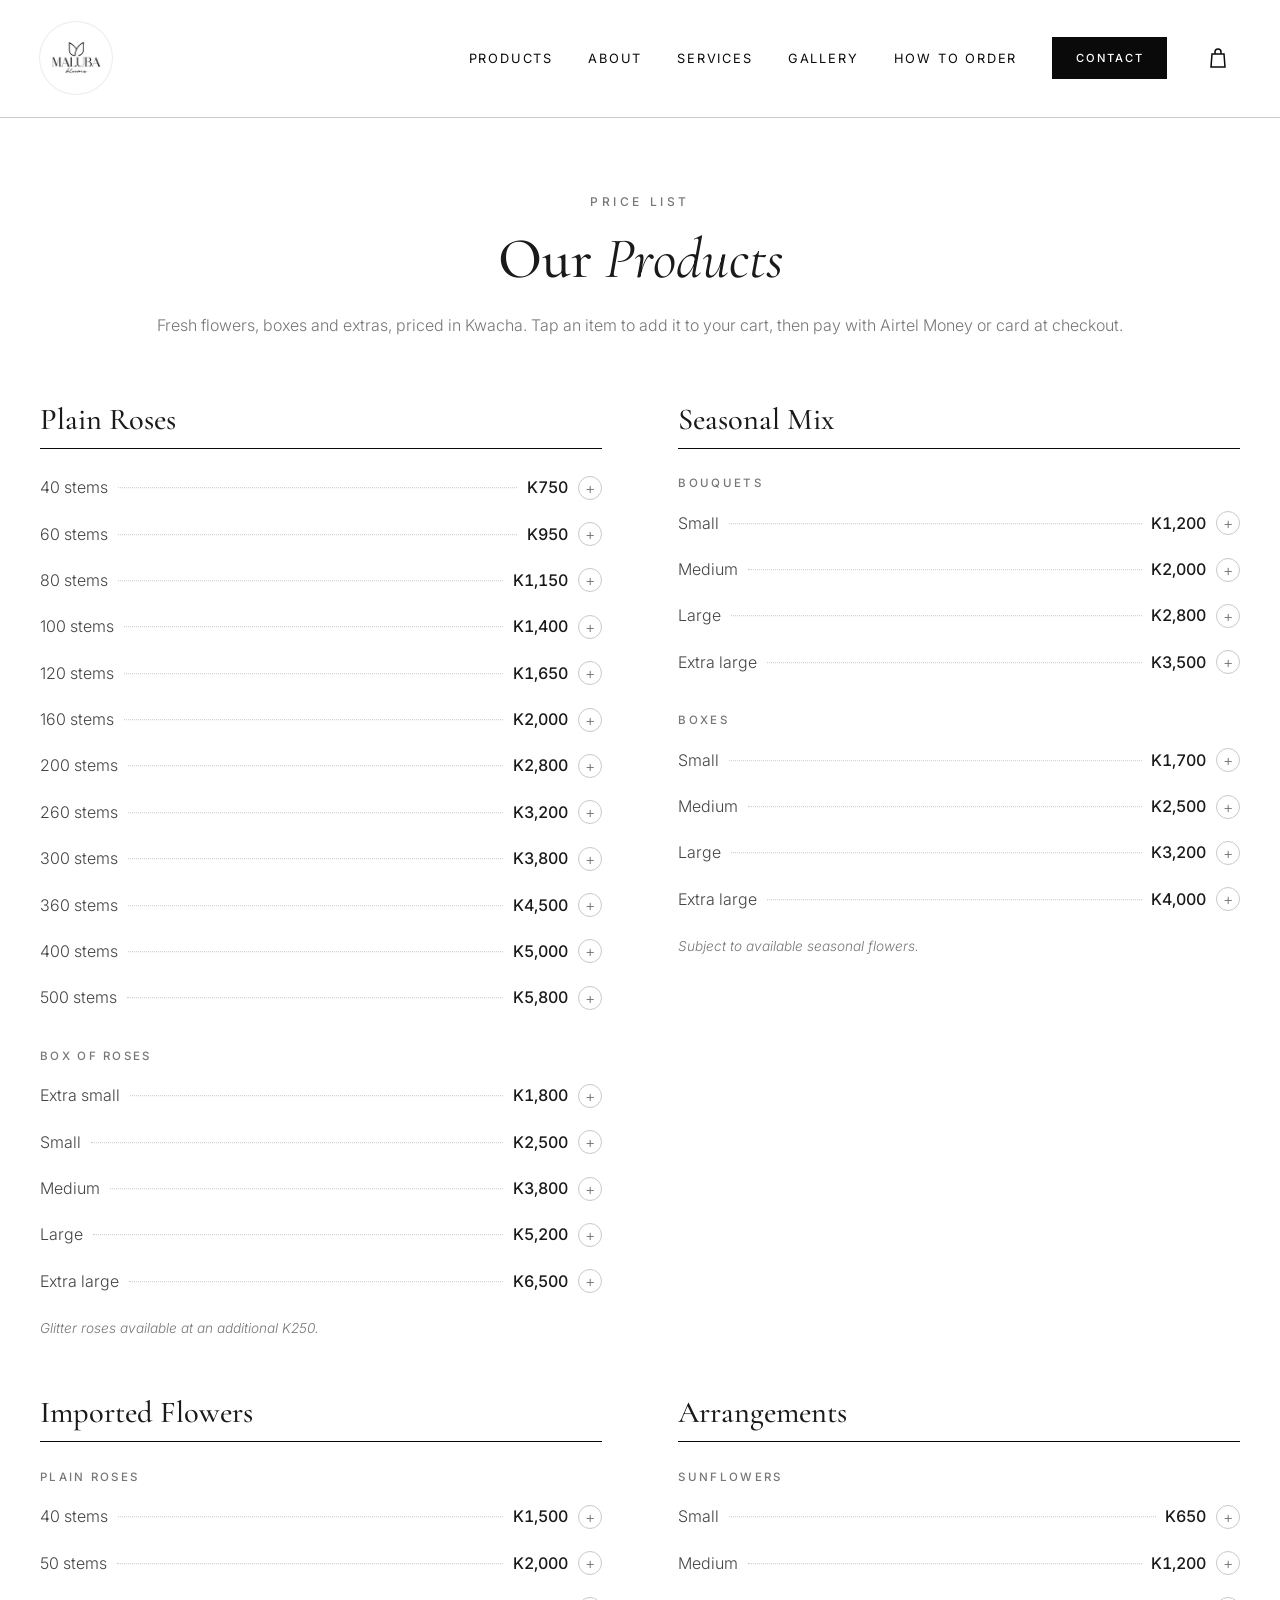
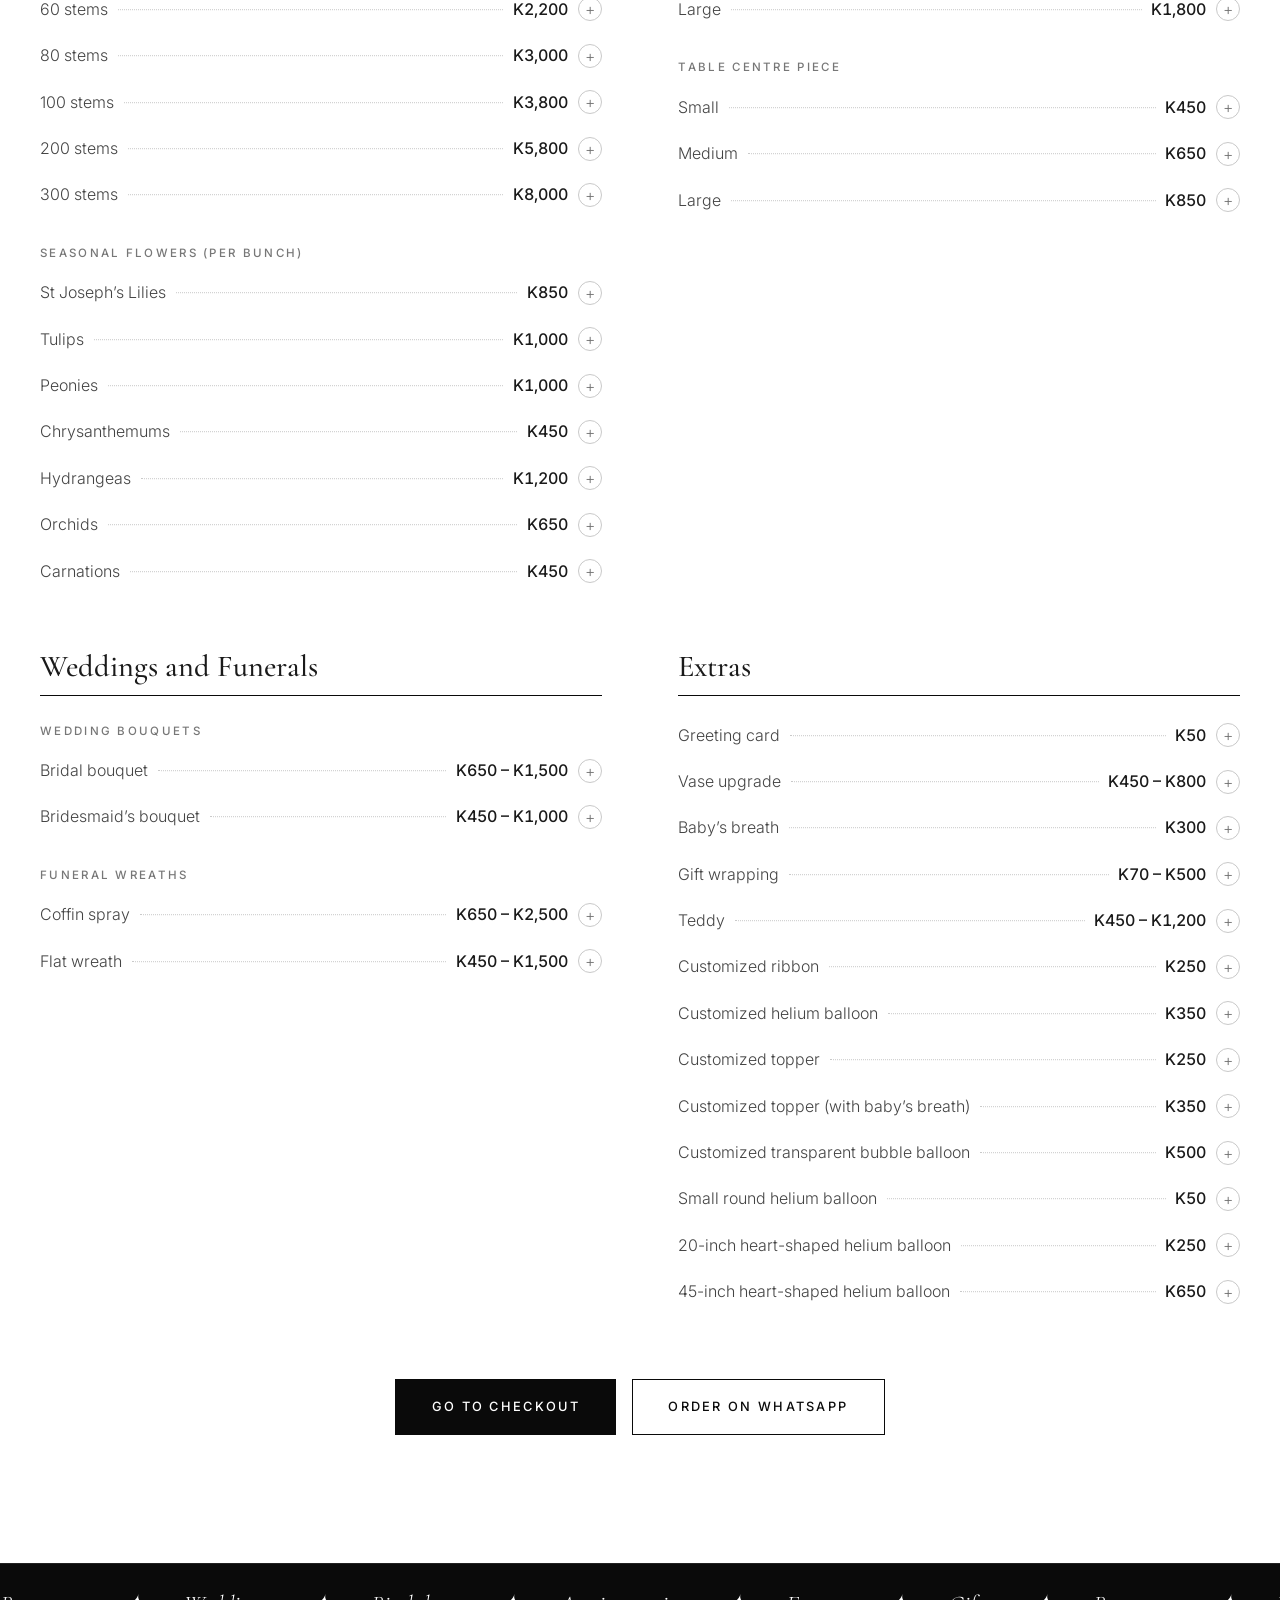
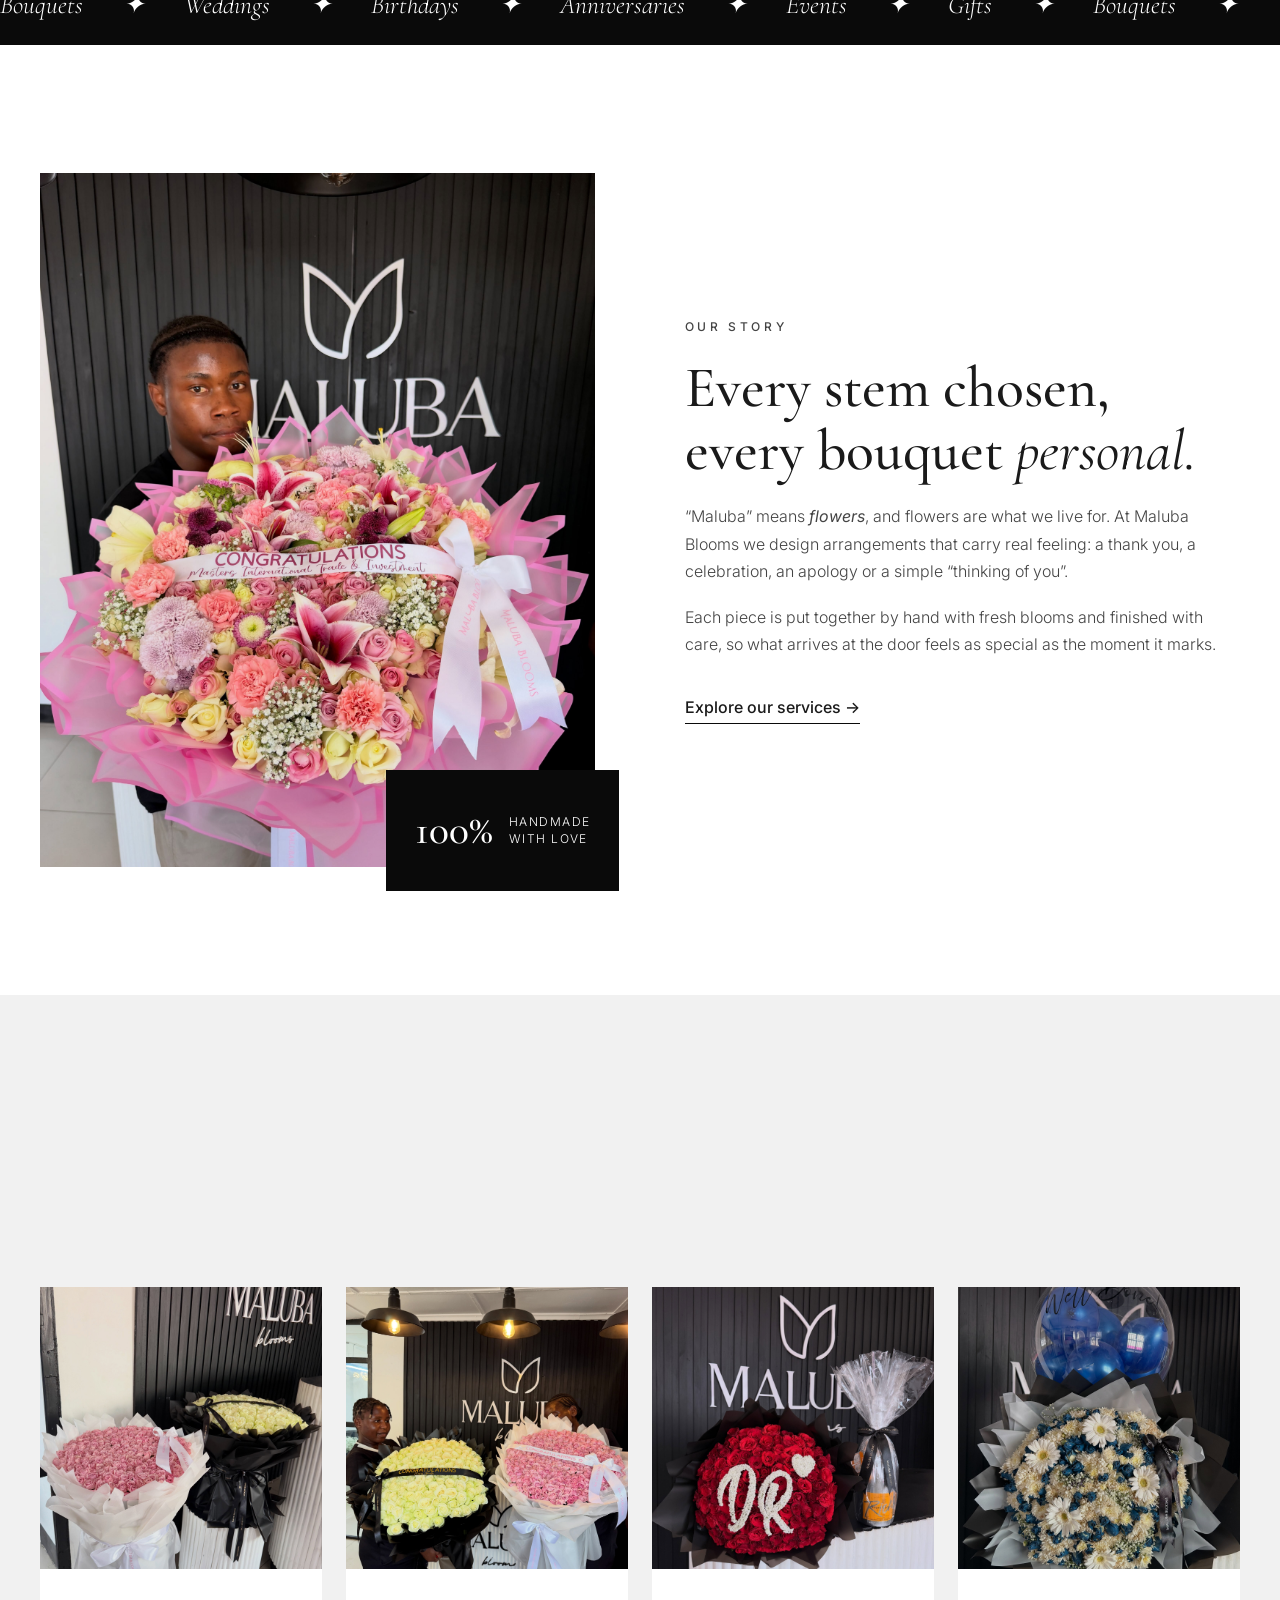
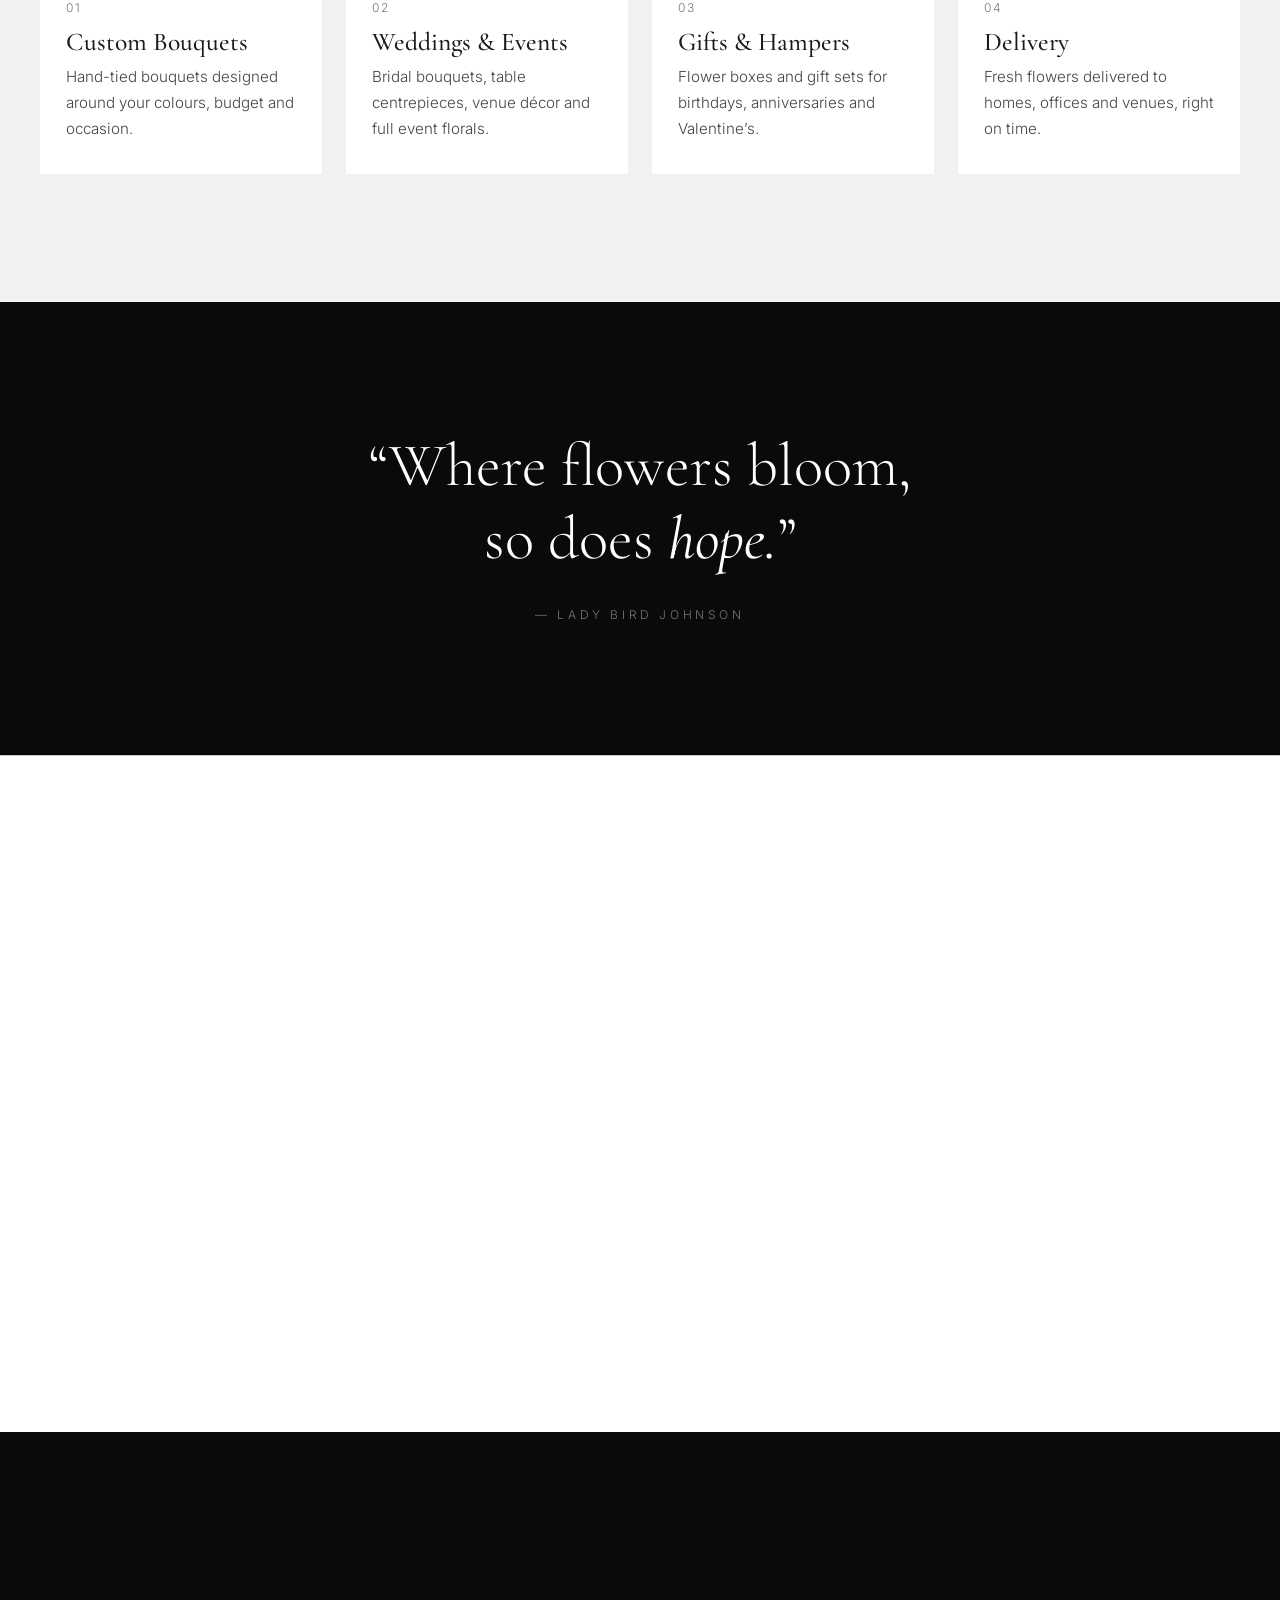
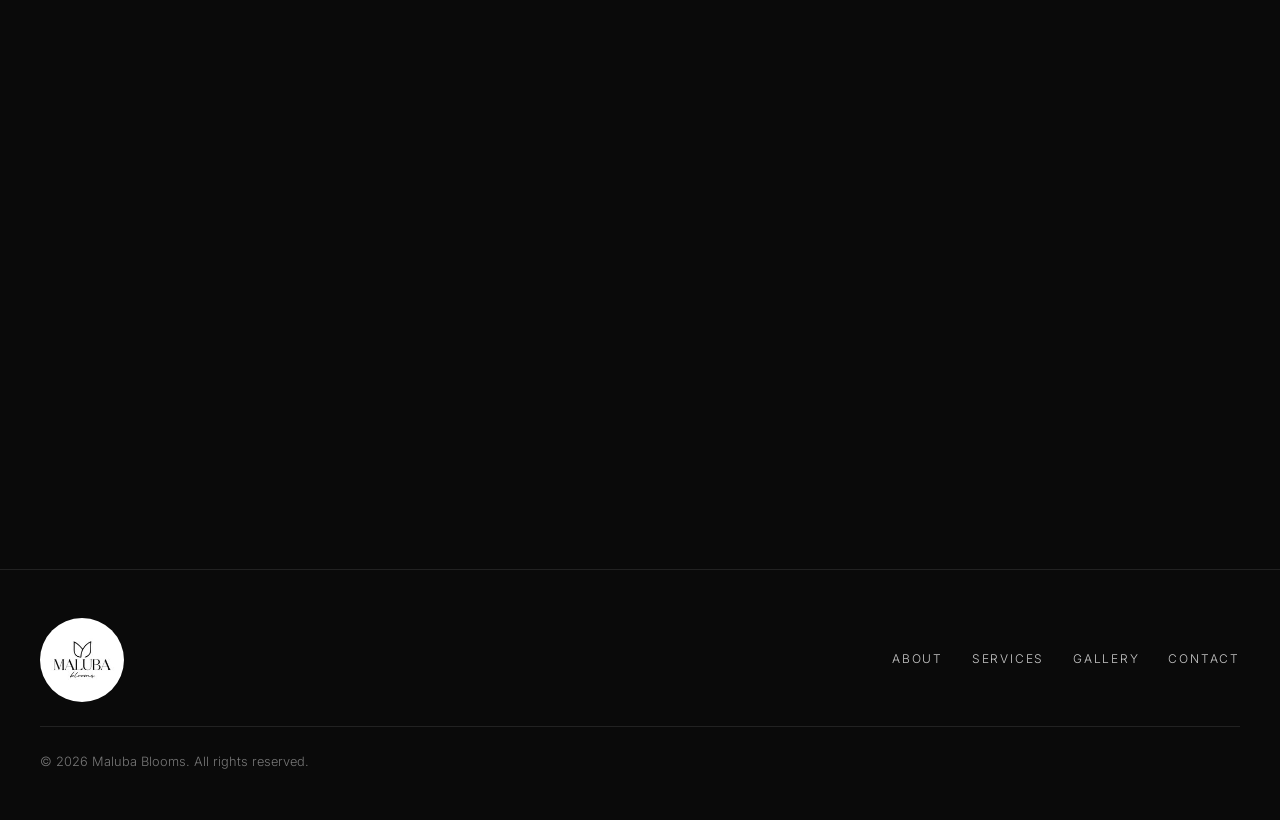
==== commit 469490e2: "Add cart and checkout with Airtel Money and card payments Price-list rows are now buttons that add i" ====
--- a/index.html
+++ b/index.html
@@ -17,19 +17,43 @@
   <!-- ============ NAV ============ -->
   <header class="nav" id="nav">
     <div class="container nav__inner">
-      <a href="#" class="logo"><img src="images/logo.jpg" alt="Maluba Blooms" class="logo__img"></a>
-      <nav class="nav__links" id="navLinks">
-        <a href="#about">About</a>
-        <a href="#services">Services</a>
-        <a href="gallery.html">Gallery</a>
-        <a href="#order">How to Order</a>
-        <a href="#contact" class="btn btn--small">Order Now</a>
-      </nav>
-      <button class="nav__toggle" id="navToggle" aria-label="Open menu">
-        <span></span><span></span>
-      </button>
+      <a href="#products" class="logo"><img src="images/logo.jpg" alt="Maluba Blooms" class="logo__img"></a>
+      <div class="nav__right">
+        <nav class="nav__links" id="navLinks">
+          <a href="#products">Products</a>
+          <a href="#about">About</a>
+          <a href="#services">Services</a>
+          <a href="gallery.html">Gallery</a>
+          <a href="#order">How to Order</a>
+          <a href="#contact" class="btn btn--small">Contact</a>
+        </nav>
+        <a href="checkout.html" class="nav__cart" aria-label="Cart">
+          <svg viewBox="0 0 24 24" fill="none" stroke="currentColor" stroke-width="1.5" aria-hidden="true"><path d="M6 8h12l1 13H5L6 8z"/><path d="M9 8V6a3 3 0 0 1 6 0v2"/></svg>
+          <span class="nav__cart-count" data-cart-count hidden>0</span>
+        </a>
+        <button class="nav__toggle" id="navToggle" aria-label="Open menu">
+          <span></span><span></span>
+        </button>
+      </div>
     </div>
   </header>
+
+  <!-- ============ PRODUCTS ============ -->
+  <section class="section products" id="products">
+    <div class="container">
+      <div class="section__head">
+        <p class="eyebrow">Price List</p>
+        <h2>Our <em>Products</em></h2>
+        <p class="section__sub">Fresh flowers, boxes and extras, priced in Kwacha. Tap an item to add it to your cart, then pay with Airtel Money or card at checkout.</p>
+      </div>
+      <!-- Price list is filled in from js/products.js (edit prices there) -->
+      <div class="price-list" id="priceList"></div>
+      <div class="center btn-row">
+        <a href="checkout.html" class="btn">Go to checkout <span data-cart-count-inline></span></a>
+        <a href="#contact" class="btn btn--outline" id="orderWhatsApp">Order on WhatsApp</a>
+      </div>
+    </div>
+  </section>
 
   <!-- ============ MARQUEE ============ -->
   <div class="marquee" aria-hidden="true">
@@ -153,8 +177,8 @@
         <h2>Let’s make something <em>beautiful.</em></h2>
         <p>Tell us about your occasion and we’ll get back to you quickly.</p>
         <ul class="contact__list">
-          <!-- TODO: replace with real details -->
-          <li><span>WhatsApp</span><a href="https://wa.me/260000000000" target="_blank" rel="noopener">+260 000 000 000</a></li>
+          <!-- TODO: replace email and location with real details -->
+          <li><span>WhatsApp</span><a href="https://wa.me/260971234567" target="_blank" rel="noopener">+260 97 1234567</a></li>
           <li><span>Email</span><a href="mailto:hello@malubablooms.com">hello@malubablooms.com</a></li>
           <li><span>Location</span>Your City, Country</li>
         </ul>
@@ -188,7 +212,7 @@
   <!-- ============ FOOTER ============ -->
   <footer class="footer">
     <div class="container footer__inner">
-      <a href="#" class="logo logo--light"><img src="images/logo.jpg" alt="Maluba Blooms" class="logo__img"></a>
+      <a href="#products" class="logo logo--light"><img src="images/logo.jpg" alt="Maluba Blooms" class="logo__img"></a>
       <nav class="footer__links">
         <a href="#about">About</a>
         <a href="#services">Services</a>
@@ -199,6 +223,8 @@
     </div>
   </footer>
 
+  <script src="js/products.js"></script>
   <script src="js/main.js"></script>
+  <script src="js/cart.js"></script>
 </body>
 </html>
--- a/css/style.css
+++ b/css/style.css
@@ -465,3 +465,124 @@
   .footer__links { justify-content: center; gap: .9rem 1.5rem; }
   .footer .logo__img { width: 72px; height: 72px; }
 }
+
+/* ===========================================================
+   Cart & checkout
+   =========================================================== */
+[hidden] { display: none !important; }
+
+/* Nav: cart icon with a count badge, kept visible beside the phone menu button */
+.nav__right { display: flex; align-items: center; gap: 1.8rem; }
+.nav__cart {
+  position: relative; display: inline-flex; align-items: center; justify-content: center;
+  width: 44px; height: 44px; color: inherit;
+}
+.nav__cart svg { width: 24px; height: 24px; }
+.nav__cart-count {
+  position: absolute; top: 2px; right: 0;
+  min-width: 18px; height: 18px; padding: 0 5px; border-radius: 9px;
+  background: var(--black); color: var(--white);
+  font-size: .62rem; font-weight: 600; line-height: 18px; text-align: center;
+}
+.nav.menu-open .nav__cart { color: var(--white); z-index: 2; }
+.nav.menu-open .nav__cart-count { background: var(--white); color: var(--black); }
+
+/* Price rows are buttons: tap to add to cart */
+.price-rows li { padding: 0; }
+.price-rows button {
+  display: flex; align-items: baseline; gap: .6rem; width: 100%;
+  padding: .6rem 0; background: none; border: 0; border-radius: 0;
+  font: inherit; color: inherit; text-align: left; cursor: pointer;
+}
+.price-rows .add {
+  align-self: center; flex-shrink: 0;
+  width: 1.5rem; height: 1.5rem; border: 1px solid var(--grey-300); border-radius: 50%;
+  display: inline-flex; align-items: center; justify-content: center;
+  font-size: 1rem; line-height: 1; color: var(--grey-500);
+  transition: background .25s, color .25s, border-color .25s;
+}
+.price-rows button:hover .name, .price-rows button:focus-visible .name { color: var(--black); }
+.price-rows button:hover .add, .price-rows button:focus-visible .add,
+.price-rows button:active .add { background: var(--black); color: var(--white); border-color: var(--black); }
+
+/* "Added to cart" message */
+.toast {
+  position: fixed; left: 50%; bottom: 1.5rem; z-index: 200;
+  transform: translate(-50%, 1rem);
+  max-width: min(92vw, 420px);
+  background: var(--black); color: var(--white);
+  padding: .9rem 1.2rem; font-size: .85rem; line-height: 1.5;
+  opacity: 0; pointer-events: none; transition: opacity .3s, transform .3s;
+}
+.toast.show { opacity: 1; transform: translate(-50%, 0); pointer-events: auto; }
+.toast a { text-decoration: underline; white-space: nowrap; margin-left: .3rem; }
+
+/* Checkout page */
+.checkout { padding-top: clamp(2.5rem, 5vw, 4rem); }
+.checkout__grid { display: grid; grid-template-columns: 1.1fr 1fr; gap: clamp(3rem, 6vw, 5rem); align-items: start; }
+.checkout__title { font-size: 2rem; margin-bottom: 1.2rem; }
+.checkout-msg { text-align: center; max-width: 560px; margin-inline: auto; padding: 1rem 0 2rem; }
+.checkout-msg p { color: var(--grey-700); margin-bottom: 2rem; }
+.checkout-msg h2 { margin-bottom: 1rem; }
+
+.cart-list { list-style: none; border-top: 1px solid var(--black); }
+.cart-item { display: flex; align-items: center; justify-content: space-between; gap: 1rem; padding: 1.1rem 0; border-bottom: 1px solid var(--grey-300); }
+.cart-item h3 { font-size: 1.25rem; margin-bottom: .15rem; }
+.cart-item__price { color: var(--grey-700); font-size: .9rem; }
+.cart-item__remove {
+  background: none; border: 0; padding: .3rem 0 0; cursor: pointer; color: var(--grey-500);
+  font: inherit; font-size: .72rem; letter-spacing: .12em; text-transform: uppercase; text-decoration: underline;
+}
+.qty { display: inline-flex; align-items: center; border: 1px solid var(--grey-300); flex-shrink: 0; }
+.qty button { width: 44px; height: 44px; background: none; border: 0; color: inherit; font: inherit; font-size: 1.2rem; cursor: pointer; }
+.qty button:hover { background: var(--grey-100); }
+.qty span { min-width: 2rem; text-align: center; font-weight: 500; }
+.cart-total { display: flex; justify-content: space-between; align-items: baseline; gap: 1rem; padding: 1.3rem 0; font-family: var(--serif); font-size: 1.6rem; }
+
+/* Light version of the contact form, for the white checkout page */
+.form--light label { color: var(--grey-500); }
+.form--light input, .form--light select, .form--light textarea {
+  color: var(--ink); border-bottom-color: var(--grey-300); color-scheme: light;
+}
+.form--light input:focus, .form--light select:focus, .form--light textarea:focus { border-color: var(--black); }
+.form--light .btn { background: var(--black); color: var(--white); border-color: var(--black); }
+.form--light .btn:hover { background: var(--white); color: var(--black); }
+.form--light .btn:disabled { opacity: .5; cursor: wait; }
+.form__note--left { text-align: left; color: var(--grey-700); background: var(--grey-100); padding: .9rem 1rem; }
+
+.form__choices { border: 0; display: flex; flex-wrap: wrap; gap: .6rem; }
+.form__choices legend {
+  width: 100%; margin-bottom: .6rem;
+  font-size: .75rem; letter-spacing: .15em; text-transform: uppercase; color: var(--grey-500);
+}
+.form__choices label {
+  flex: 1 1 140px; flex-direction: row; align-items: center; gap: .7rem;
+  padding: .9rem 1rem; border: 1px solid var(--grey-300); cursor: pointer;
+  font-size: .9rem; letter-spacing: .02em; text-transform: none; color: var(--ink);
+}
+.form__choices input { width: 1.1rem; height: 1.1rem; margin: 0; padding: 0; accent-color: var(--black); }
+.form__choices label:has(input:checked) { border-color: var(--black); background: var(--grey-100); }
+
+/* Phone: sticky total + pay button at the bottom */
+.checkout-bar { display: none; }
+
+@media (max-width: 800px) {
+  .nav__right { gap: 1rem; }
+  .checkout__grid { grid-template-columns: 1fr; gap: 3rem; }
+}
+@media (max-width: 600px) {
+  .cart-item { align-items: flex-start; }
+  .cart-item h3 { font-size: 1.15rem; }
+  .btn--desktop { display: none; }
+  .checkout-bar {
+    position: fixed; left: 0; right: 0; bottom: 0; z-index: 90;
+    display: flex; align-items: center; justify-content: space-between; gap: 1rem;
+    padding: .75rem 20px calc(.75rem + env(safe-area-inset-bottom));
+    background: var(--white); border-top: 1px solid var(--grey-300);
+  }
+  .checkout-bar__label { display: block; font-size: .65rem; letter-spacing: .2em; text-transform: uppercase; color: var(--grey-500); }
+  .checkout-bar strong { font-family: var(--serif); font-size: 1.3rem; font-weight: 500; }
+  .checkout-bar .btn { flex-shrink: 0; padding: .9rem 1.6rem; }
+  body:not(.has-checkout-bar) .checkout-bar { display: none; }
+  body.has-checkout-bar { padding-bottom: 5.5rem; }
+}
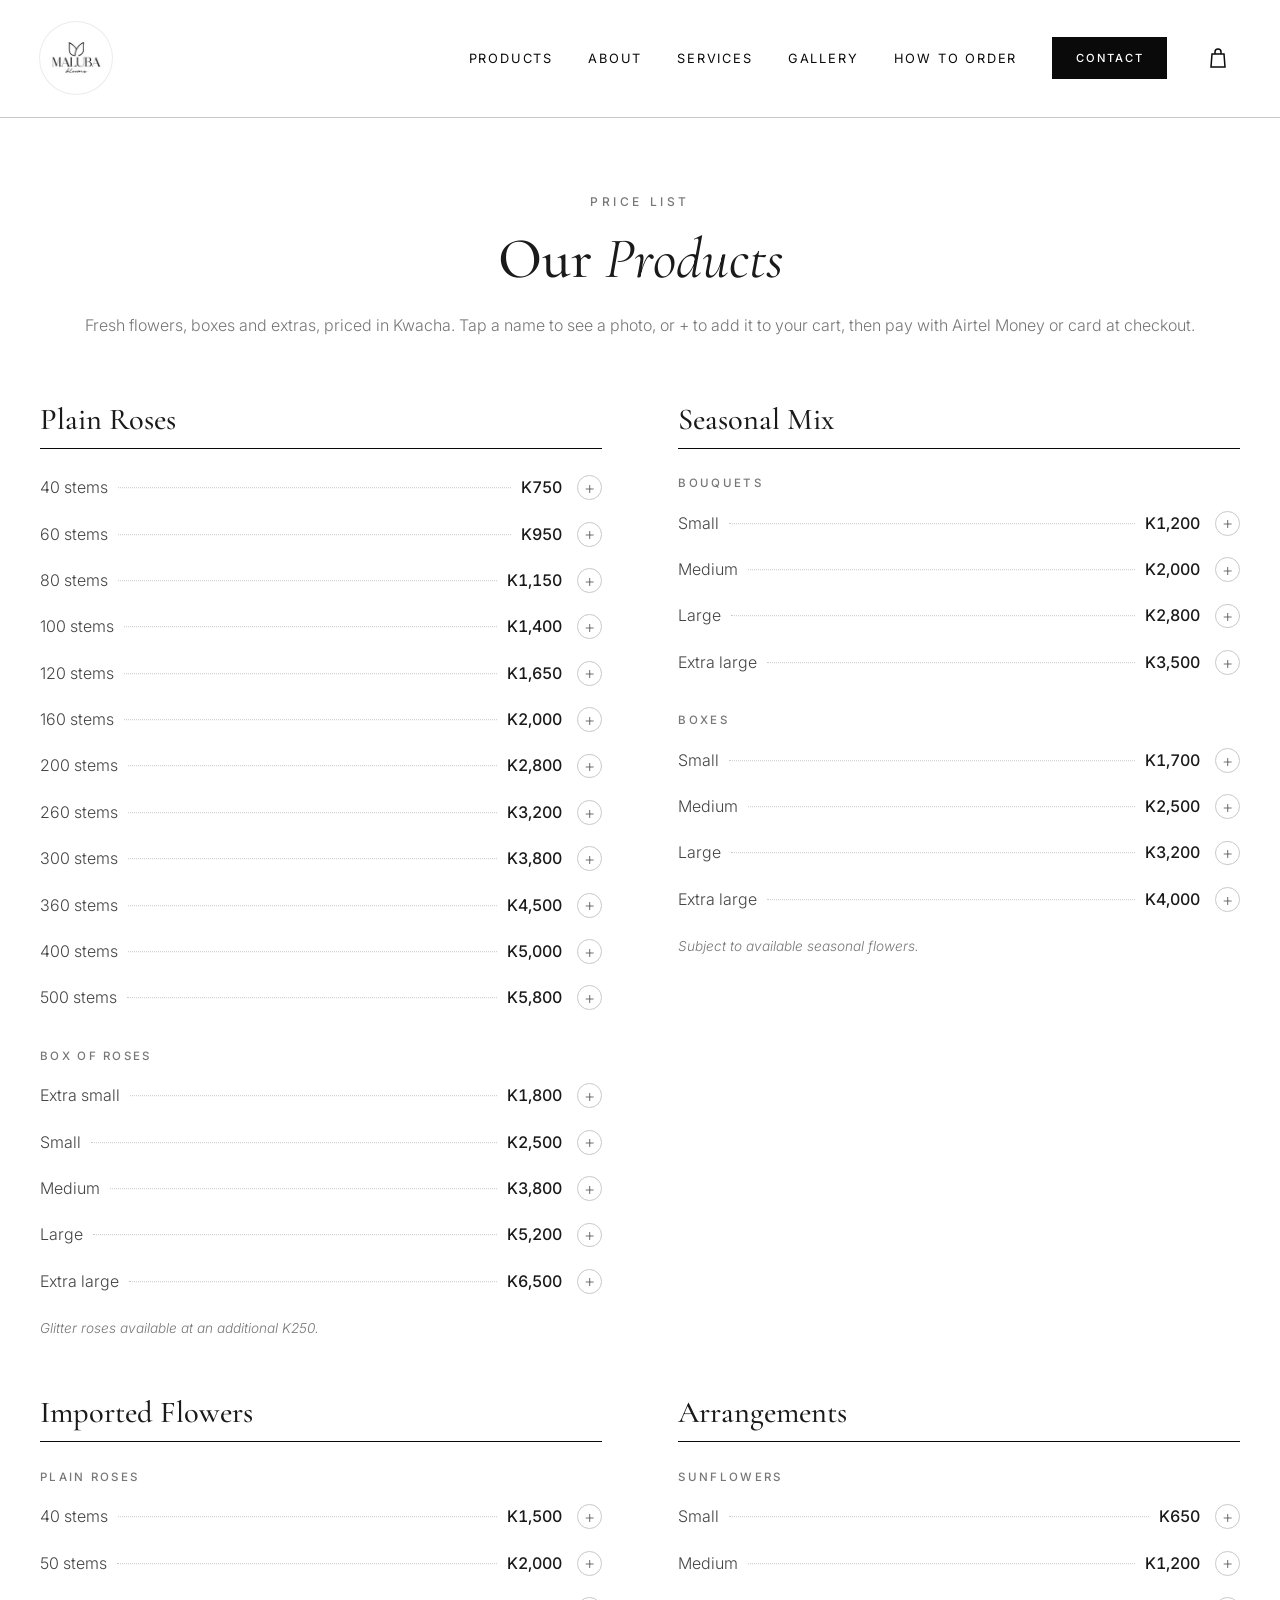
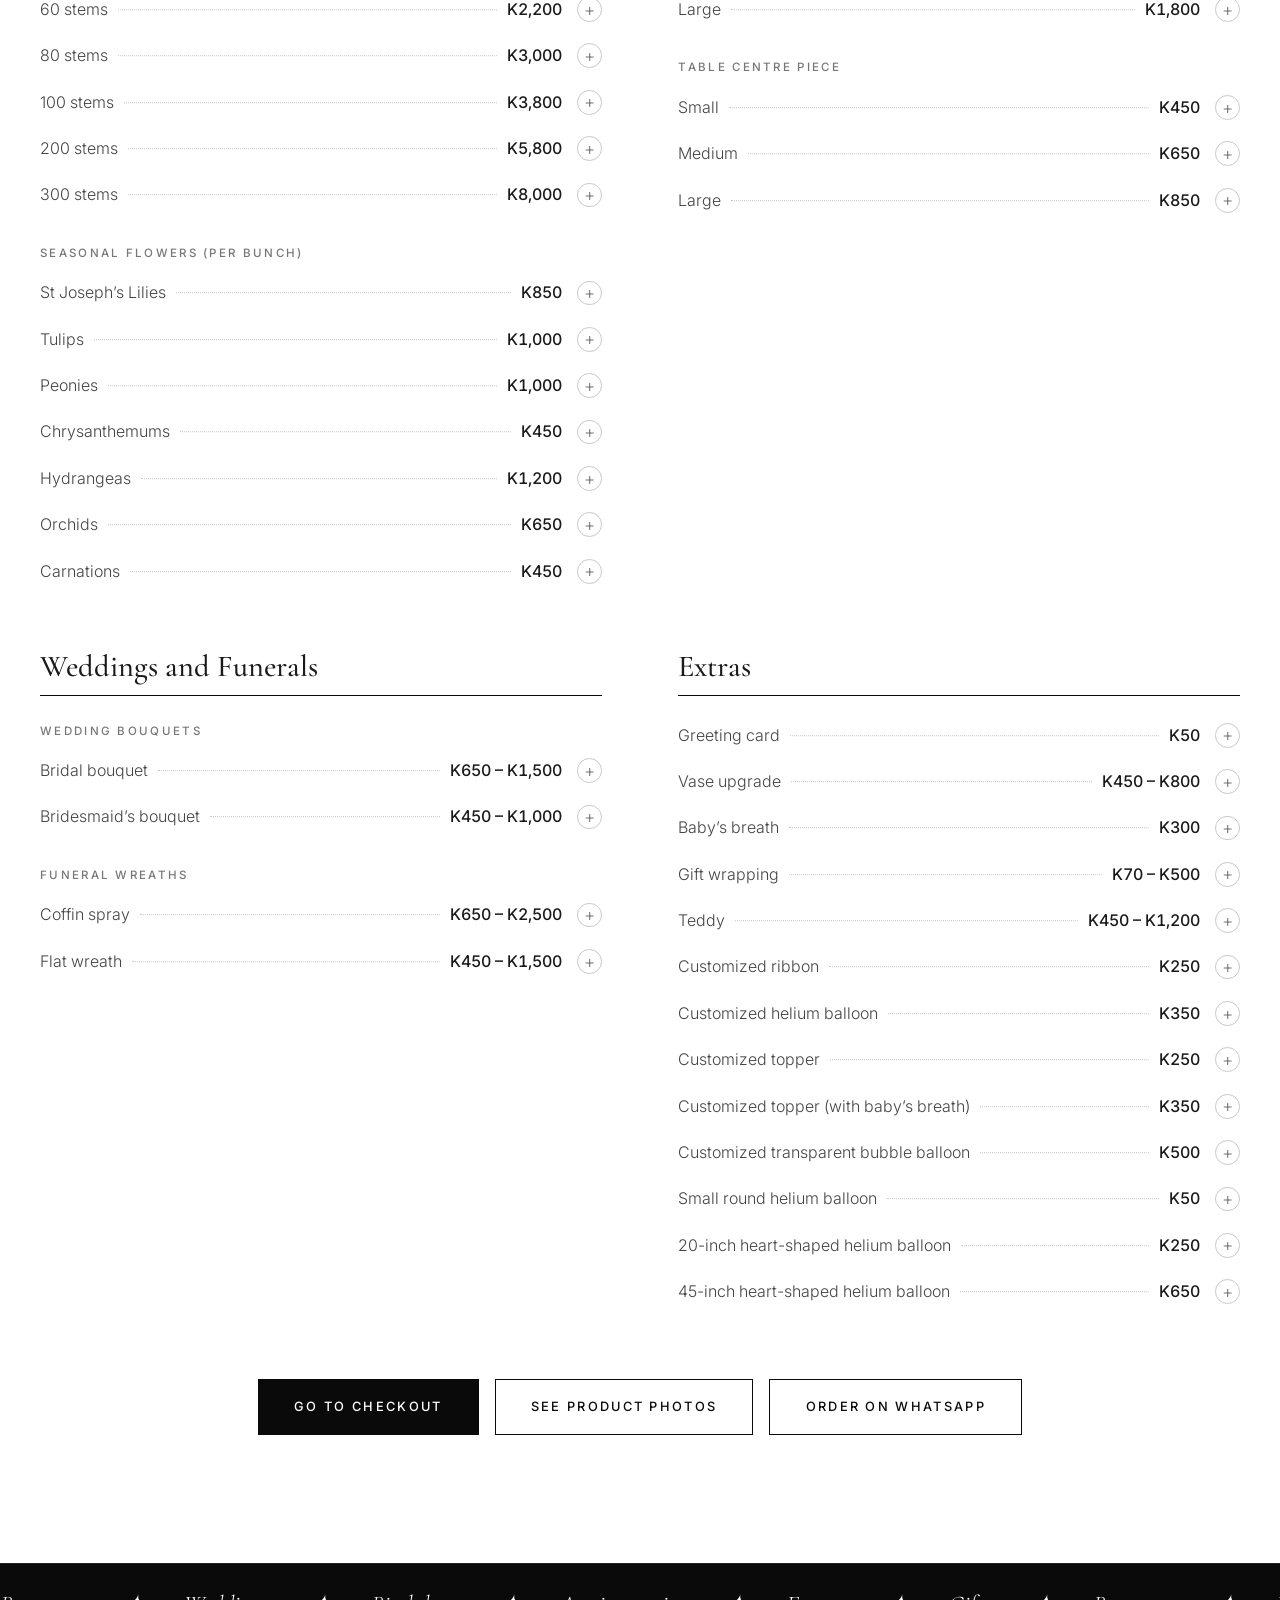
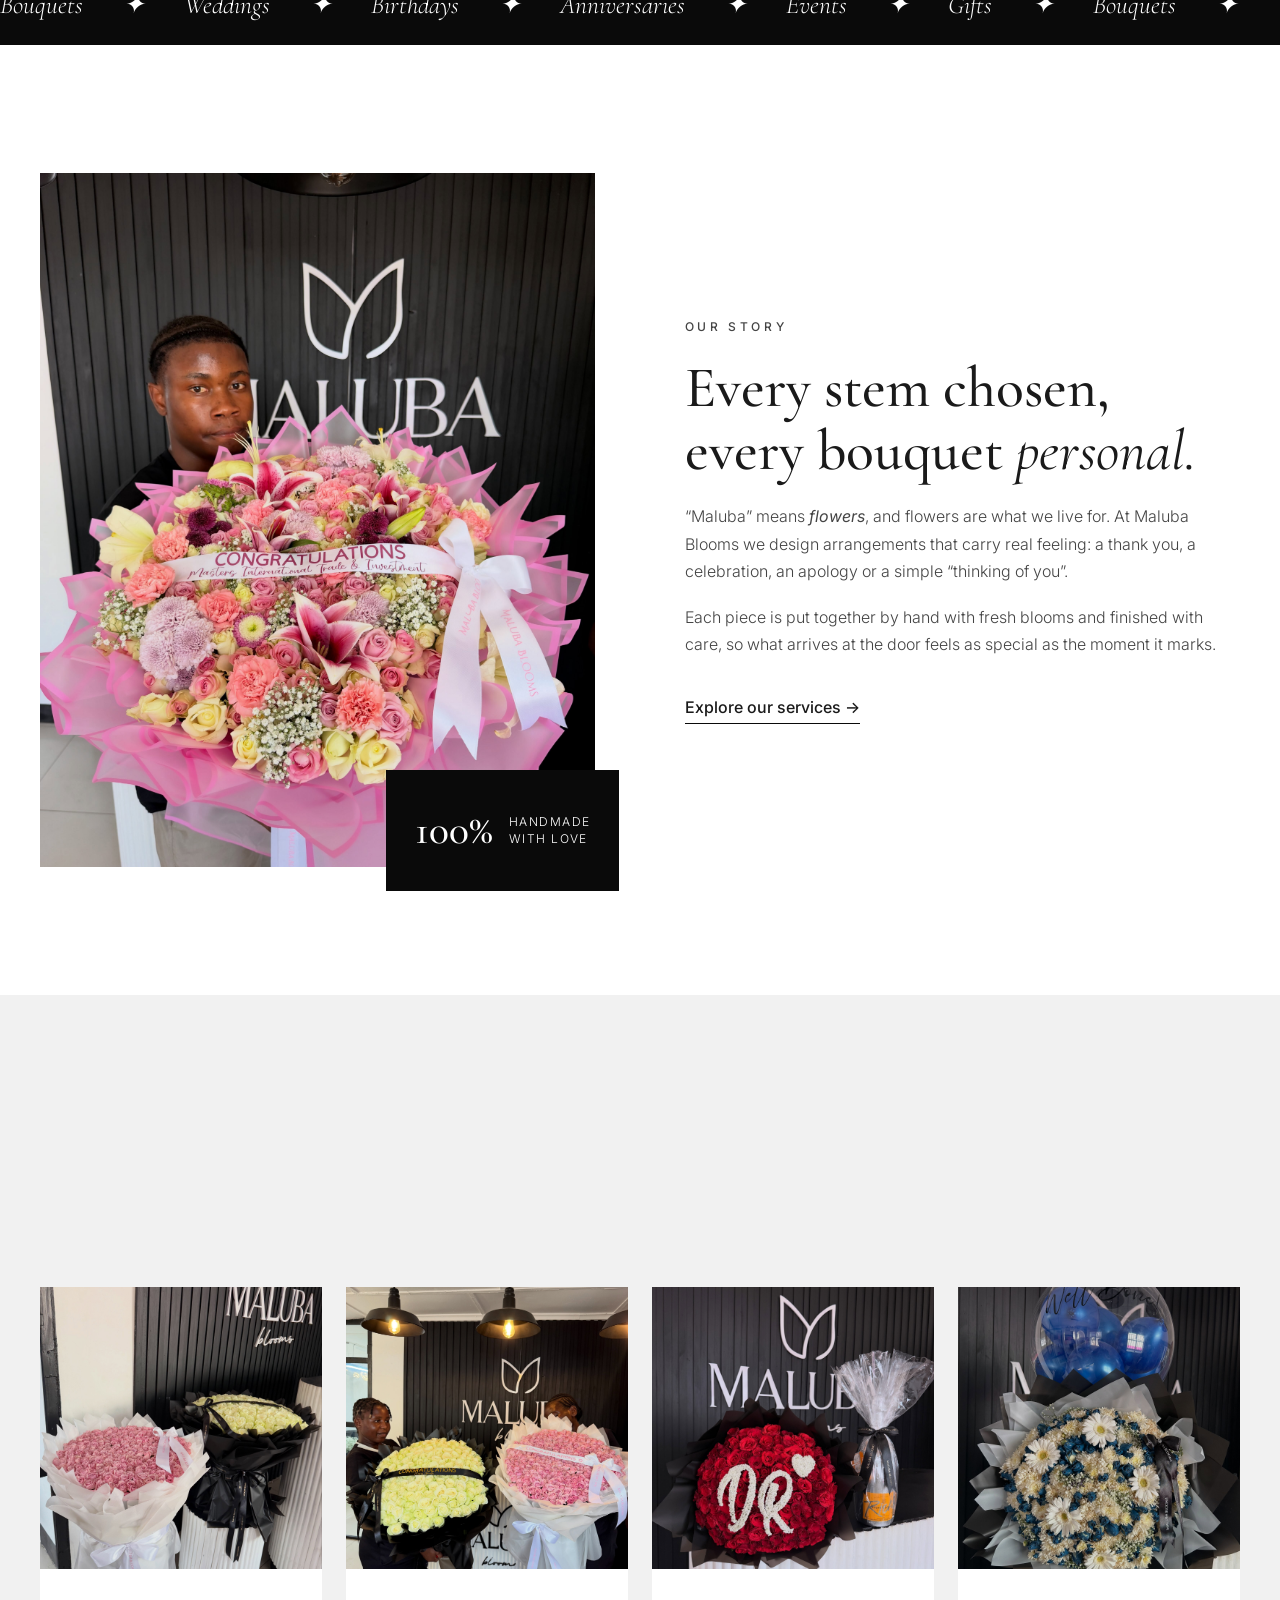
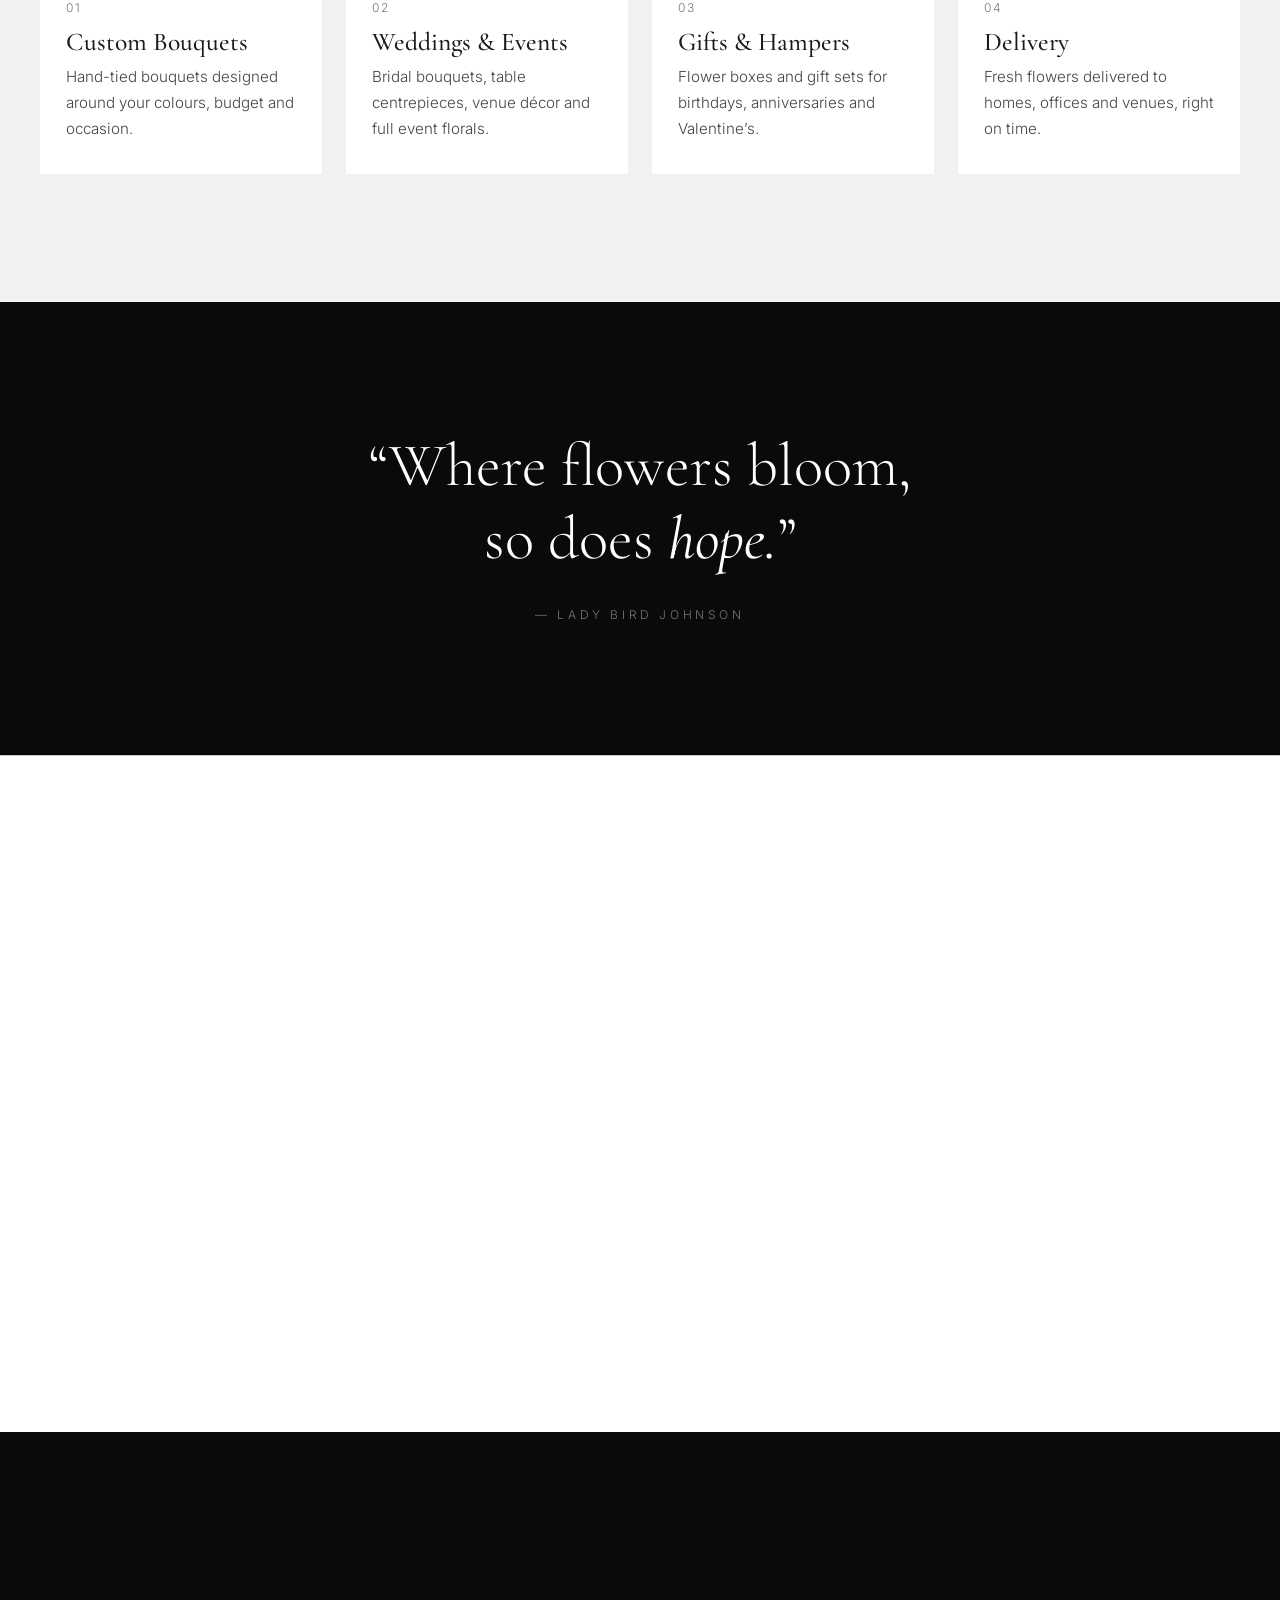
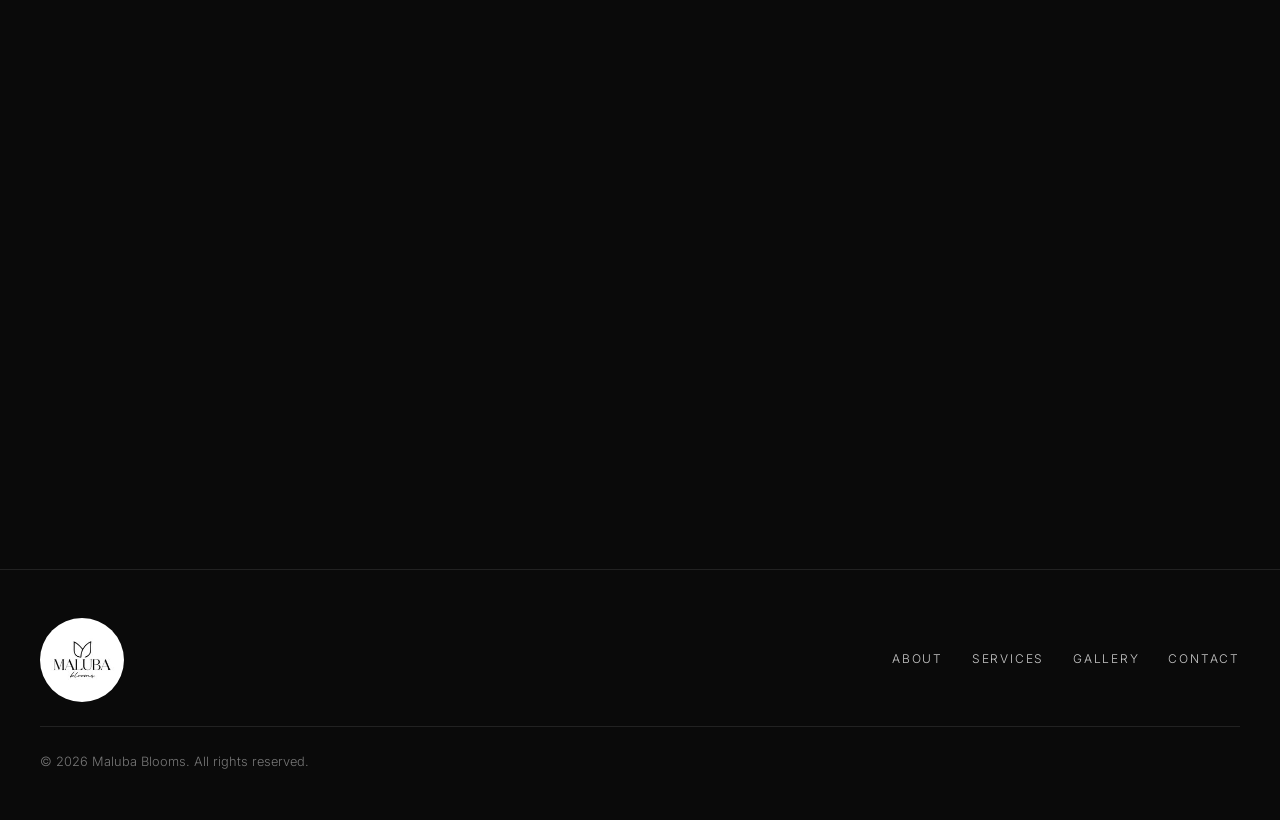
==== commit 006c2296: "Link each product to a photo on a new product gallery page Product names in the price list now open " ====
--- a/index.html
+++ b/index.html
@@ -44,12 +44,13 @@
       <div class="section__head">
         <p class="eyebrow">Price List</p>
         <h2>Our <em>Products</em></h2>
-        <p class="section__sub">Fresh flowers, boxes and extras, priced in Kwacha. Tap an item to add it to your cart, then pay with Airtel Money or card at checkout.</p>
+        <p class="section__sub">Fresh flowers, boxes and extras, priced in Kwacha. Tap a name to see a photo, or + to add it to your cart, then pay with Airtel Money or card at checkout.</p>
       </div>
       <!-- Price list is filled in from js/products.js (edit prices there) -->
       <div class="price-list" id="priceList"></div>
       <div class="center btn-row">
         <a href="checkout.html" class="btn">Go to checkout <span data-cart-count-inline></span></a>
+        <a href="product-gallery.html" class="btn btn--outline">See product photos</a>
         <a href="#contact" class="btn btn--outline" id="orderWhatsApp">Order on WhatsApp</a>
       </div>
     </div>
--- a/css/style.css
+++ b/css/style.css
@@ -487,23 +487,48 @@
 .nav.menu-open .nav__cart { color: var(--white); z-index: 2; }
 .nav.menu-open .nav__cart-count { background: var(--white); color: var(--black); }
 
-/* Price rows are buttons: tap to add to cart */
-.price-rows li { padding: 0; }
-.price-rows button {
-  display: flex; align-items: baseline; gap: .6rem; width: 100%;
-  padding: .6rem 0; background: none; border: 0; border-radius: 0;
-  font: inherit; color: inherit; text-align: left; cursor: pointer;
-}
+/* Price rows: the name links to the product photo, the "+" adds to cart */
+.price-rows li { display: flex; align-items: center; gap: .6rem; padding: 0; }
+.price-rows .row {
+  flex: 1; min-width: 0; display: flex; align-items: baseline; gap: .6rem;
+  padding: .6rem 0; color: inherit;
+}
+.price-rows .row .name { min-width: 0; }
+.price-rows a.row:hover .name, .price-rows a.row:focus-visible .name { color: var(--black); text-decoration: underline; text-underline-offset: 3px; }
+/* 36px tap target drawn as a small 1.5rem circle */
 .price-rows .add {
-  align-self: center; flex-shrink: 0;
-  width: 1.5rem; height: 1.5rem; border: 1px solid var(--grey-300); border-radius: 50%;
+  flex-shrink: 0; position: relative; isolation: isolate;
+  width: 2.25rem; height: 2.25rem; margin-right: -.35rem; padding: 0;
+  background: none; border: 0; border-radius: 50%;
   display: inline-flex; align-items: center; justify-content: center;
-  font-size: 1rem; line-height: 1; color: var(--grey-500);
-  transition: background .25s, color .25s, border-color .25s;
-}
-.price-rows button:hover .name, .price-rows button:focus-visible .name { color: var(--black); }
-.price-rows button:hover .add, .price-rows button:focus-visible .add,
-.price-rows button:active .add { background: var(--black); color: var(--white); border-color: var(--black); }
+  font: inherit; font-size: 1.1rem; line-height: 1; color: var(--grey-500); cursor: pointer;
+}
+.price-rows .add::before {
+  content: ""; position: absolute; inset: .35rem; z-index: -1;
+  border: 1px solid var(--grey-300); border-radius: 50%;
+  transition: background .25s, border-color .25s;
+}
+.price-rows .add:hover, .price-rows .add:focus-visible, .price-rows .add:active { color: var(--white); }
+.price-rows .add:hover::before, .price-rows .add:focus-visible::before, .price-rows .add:active::before { background: var(--black); border-color: var(--black); }
+
+/* Product photo page */
+.product-gallery { padding-top: clamp(2.5rem, 5vw, 4rem); }
+.pg-cat + .pg-cat { margin-top: clamp(3.5rem, 7vw, 5rem); }
+.pg-cat__title { font-size: clamp(1.9rem, 4vw, 2.6rem); margin-bottom: 1.5rem; padding-bottom: .7rem; border-bottom: 1px solid var(--black); }
+.pg-grid { display: grid; grid-template-columns: repeat(3, 1fr); gap: 1.5rem; align-items: start; }
+.pg-card { border: 1px solid var(--grey-300); scroll-margin-top: 7rem; transition: box-shadow .3s; }
+.pg-card.is-target { box-shadow: 0 0 0 2px var(--black); }
+.pg-card__img { aspect-ratio: 4 / 5; overflow: hidden; background: var(--grey-100); }
+.pg-card__img--none { display: flex; align-items: center; justify-content: center; color: var(--grey-500); font-size: .8rem; letter-spacing: .15em; text-transform: uppercase; }
+.pg-card__body { padding: 1.2rem 1.2rem 1.3rem; }
+.pg-card__body h3 { font-size: 1.5rem; margin-bottom: .1rem; }
+.pg-card__sub { font-size: .72rem; letter-spacing: .2em; text-transform: uppercase; color: var(--grey-500); margin-bottom: .4rem; }
+.pg-card .price-rows { margin-top: .5rem; }
+.pg-card .price-rows li { font-size: .95rem; }
+.pg-card .price-rows .row { padding: .45rem 0; }
+.pg-card .price-rows li.is-target .name, .pg-card .price-rows li.is-target .price { color: var(--black); font-weight: 500; }
+.pg-card .price-rows li.is-target .name { text-decoration: underline; text-underline-offset: 3px; }
+.pg-card .price-note { margin-top: .6rem; }
 
 /* "Added to cart" message */
 .toast {
@@ -533,6 +558,21 @@
   background: none; border: 0; padding: .3rem 0 0; cursor: pointer; color: var(--grey-500);
   font: inherit; font-size: .72rem; letter-spacing: .12em; text-transform: uppercase; text-decoration: underline;
 }
+/* Colour picker on rose items (tap to toggle; several can be mixed) */
+.chips__label { margin-top: .7rem; font-size: .72rem; letter-spacing: .15em; text-transform: uppercase; color: var(--grey-500); }
+.chips__label span { letter-spacing: 0; text-transform: none; }
+.chips { display: flex; flex-wrap: wrap; gap: .4rem; margin-top: .45rem; }
+.chips button {
+  font: inherit; font-size: .78rem; letter-spacing: .03em; line-height: 1;
+  padding: .55rem .85rem; border: 1px solid var(--grey-300); border-radius: 999px;
+  background: none; color: var(--grey-700); cursor: pointer;
+  transition: background .2s, color .2s, border-color .2s;
+}
+.chips button:hover { border-color: var(--black); color: var(--black); }
+.chips button[aria-pressed="true"] { background: var(--black); color: var(--white); border-color: var(--black); }
+.cart-item.needs-colour .chips__label { color: #b3261e; }
+.cart-item.needs-colour .chips button[aria-pressed="false"] { border-color: #b3261e; }
+
 .qty { display: inline-flex; align-items: center; border: 1px solid var(--grey-300); flex-shrink: 0; }
 .qty button { width: 44px; height: 44px; background: none; border: 0; color: inherit; font: inherit; font-size: 1.2rem; cursor: pointer; }
 .qty button:hover { background: var(--grey-100); }
@@ -566,9 +606,17 @@
 /* Phone: sticky total + pay button at the bottom */
 .checkout-bar { display: none; }
 
+@media (max-width: 1024px) {
+  .pg-grid { grid-template-columns: repeat(2, 1fr); }
+}
 @media (max-width: 800px) {
   .nav__right { gap: 1rem; }
   .checkout__grid { grid-template-columns: 1fr; gap: 3rem; }
+}
+@media (max-width: 600px) {
+  .pg-grid { grid-template-columns: 1fr; gap: 1.25rem; }
+  .pg-card { scroll-margin-top: 6rem; }
+  .pg-card__img { aspect-ratio: 1 / 1; }
 }
 @media (max-width: 600px) {
   .cart-item { align-items: flex-start; }
